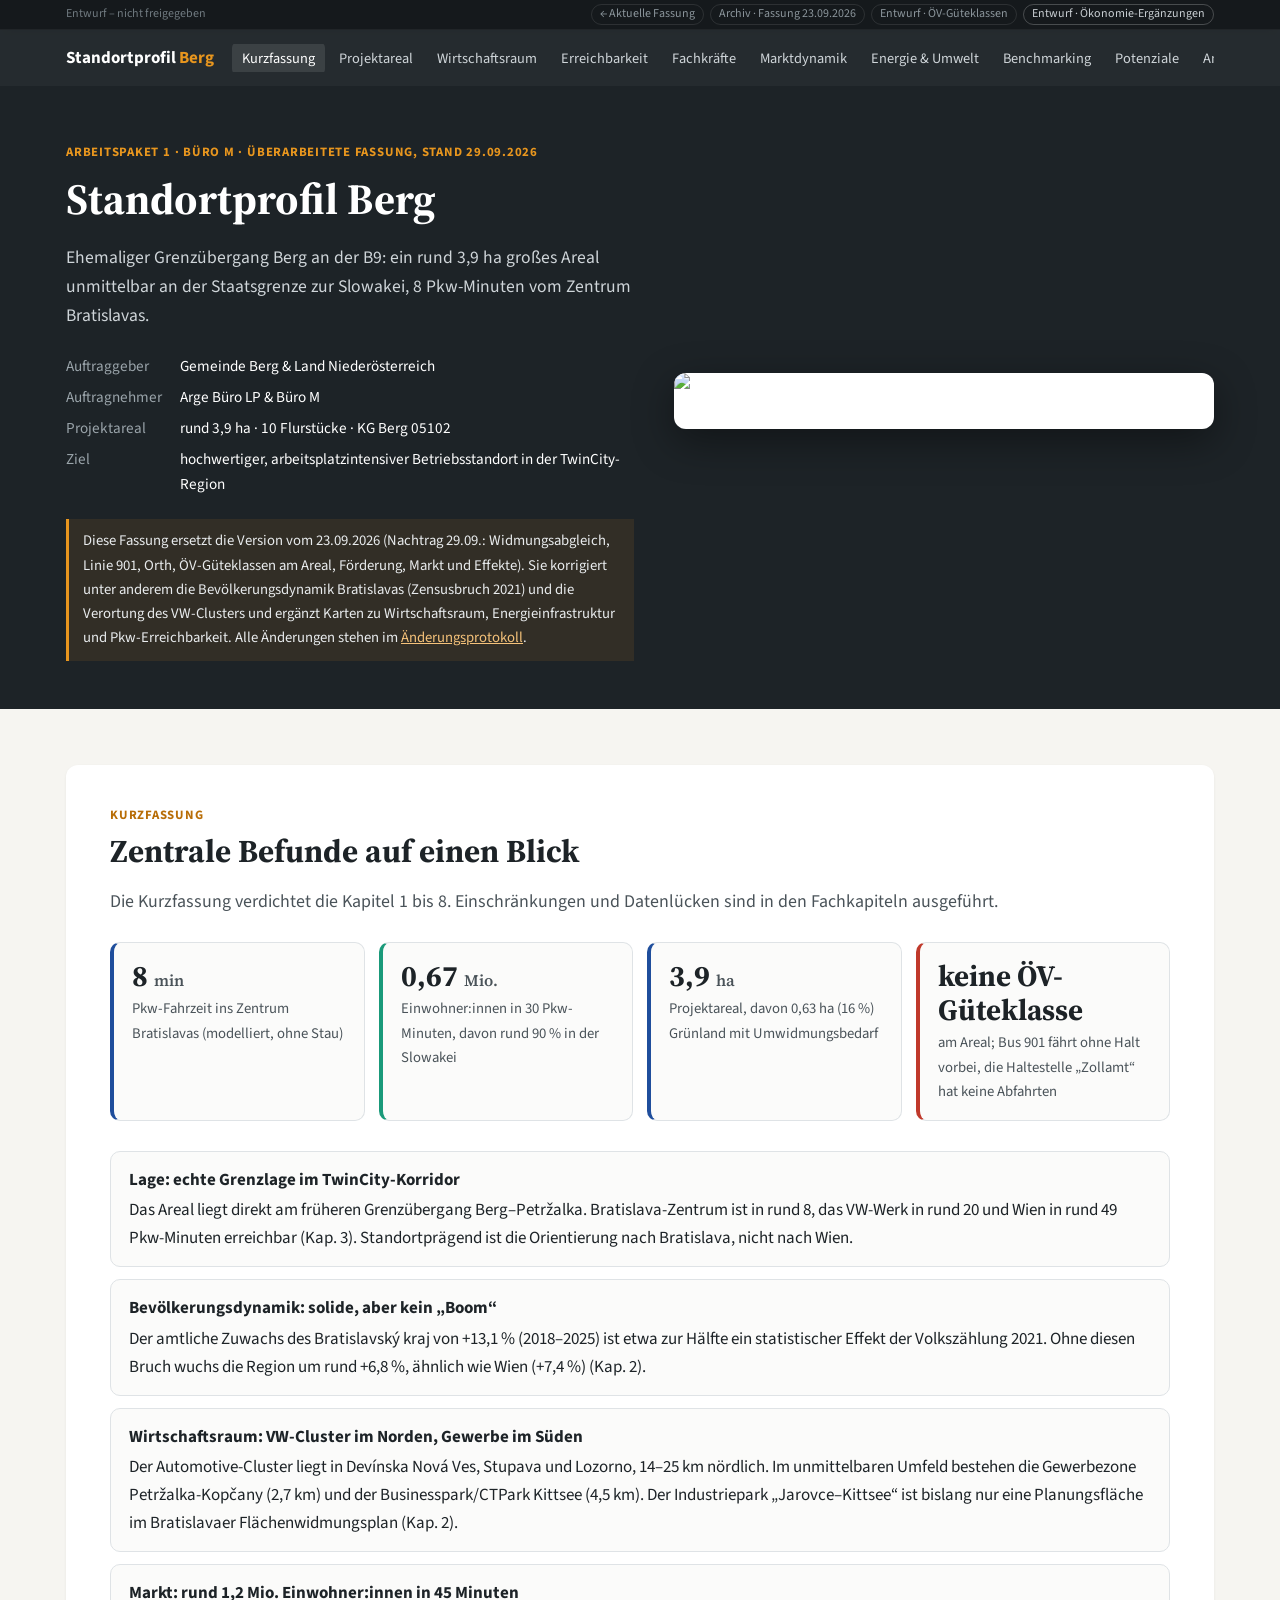
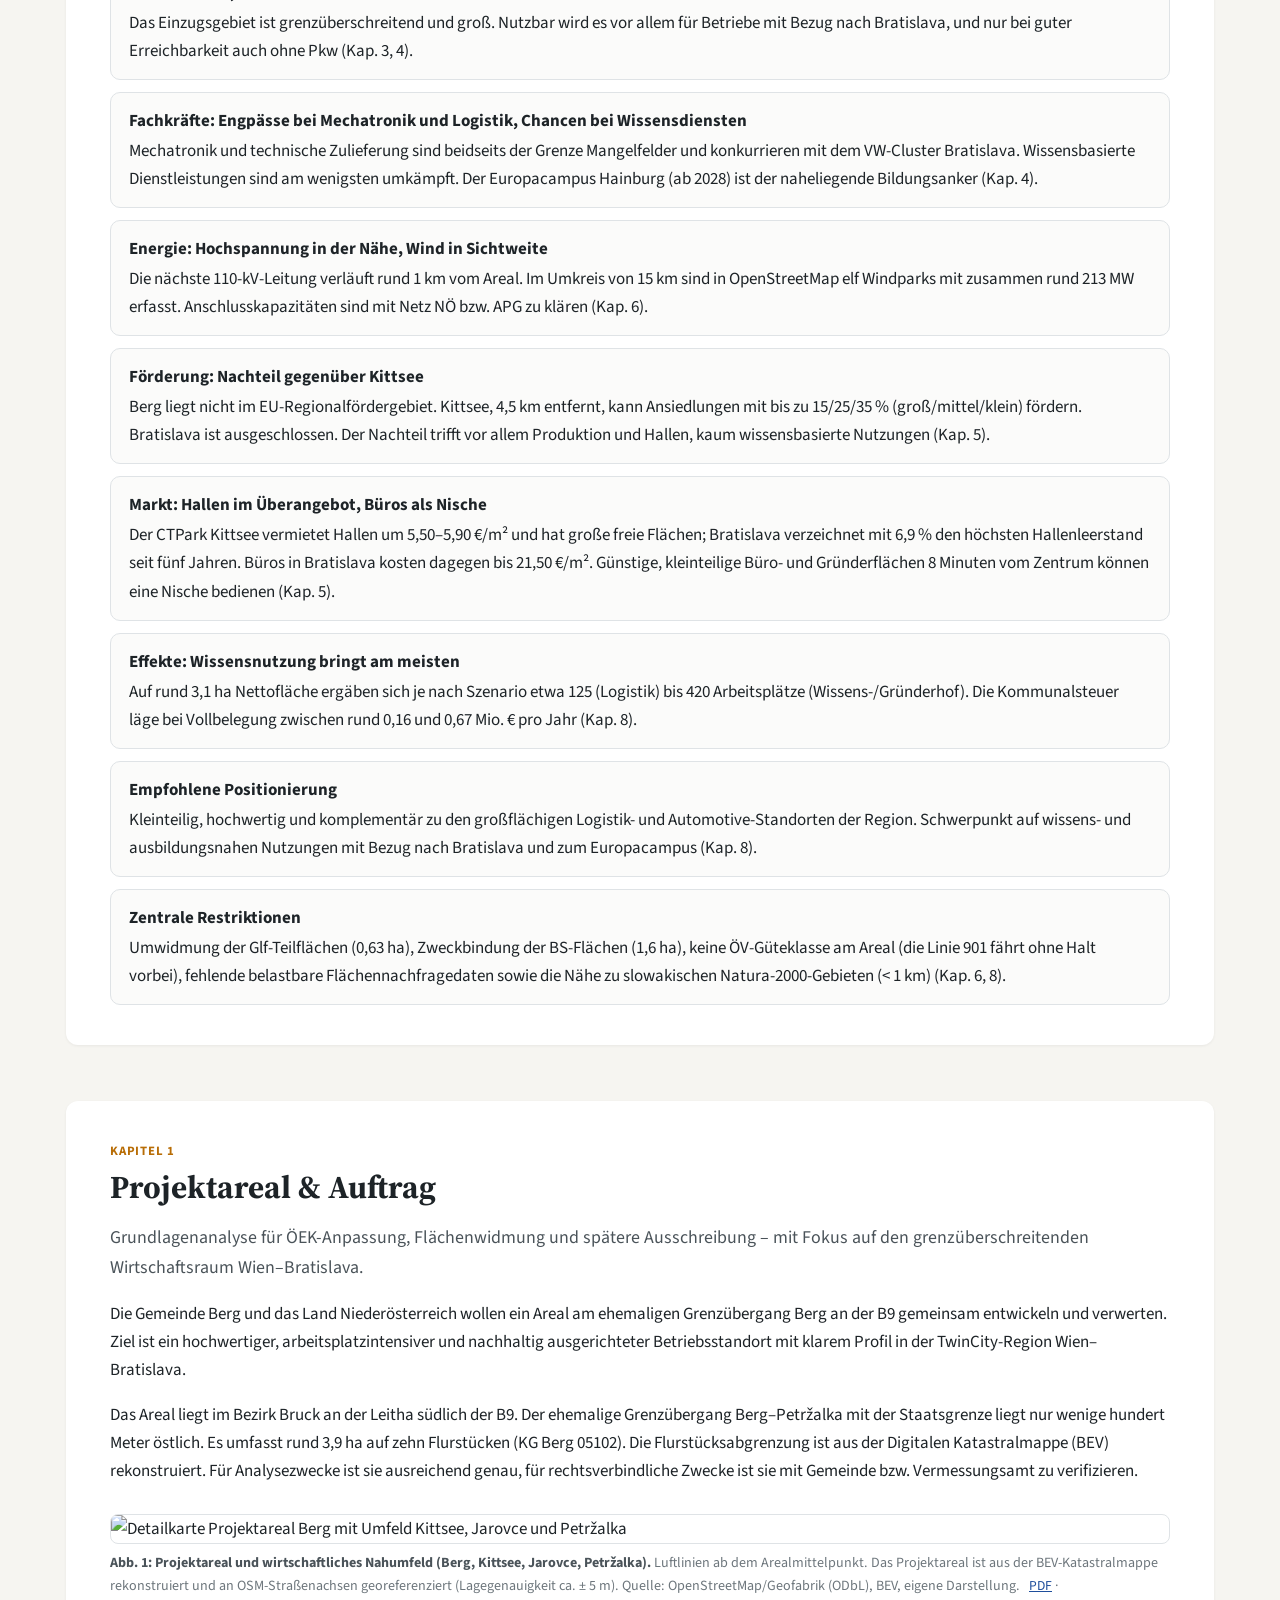
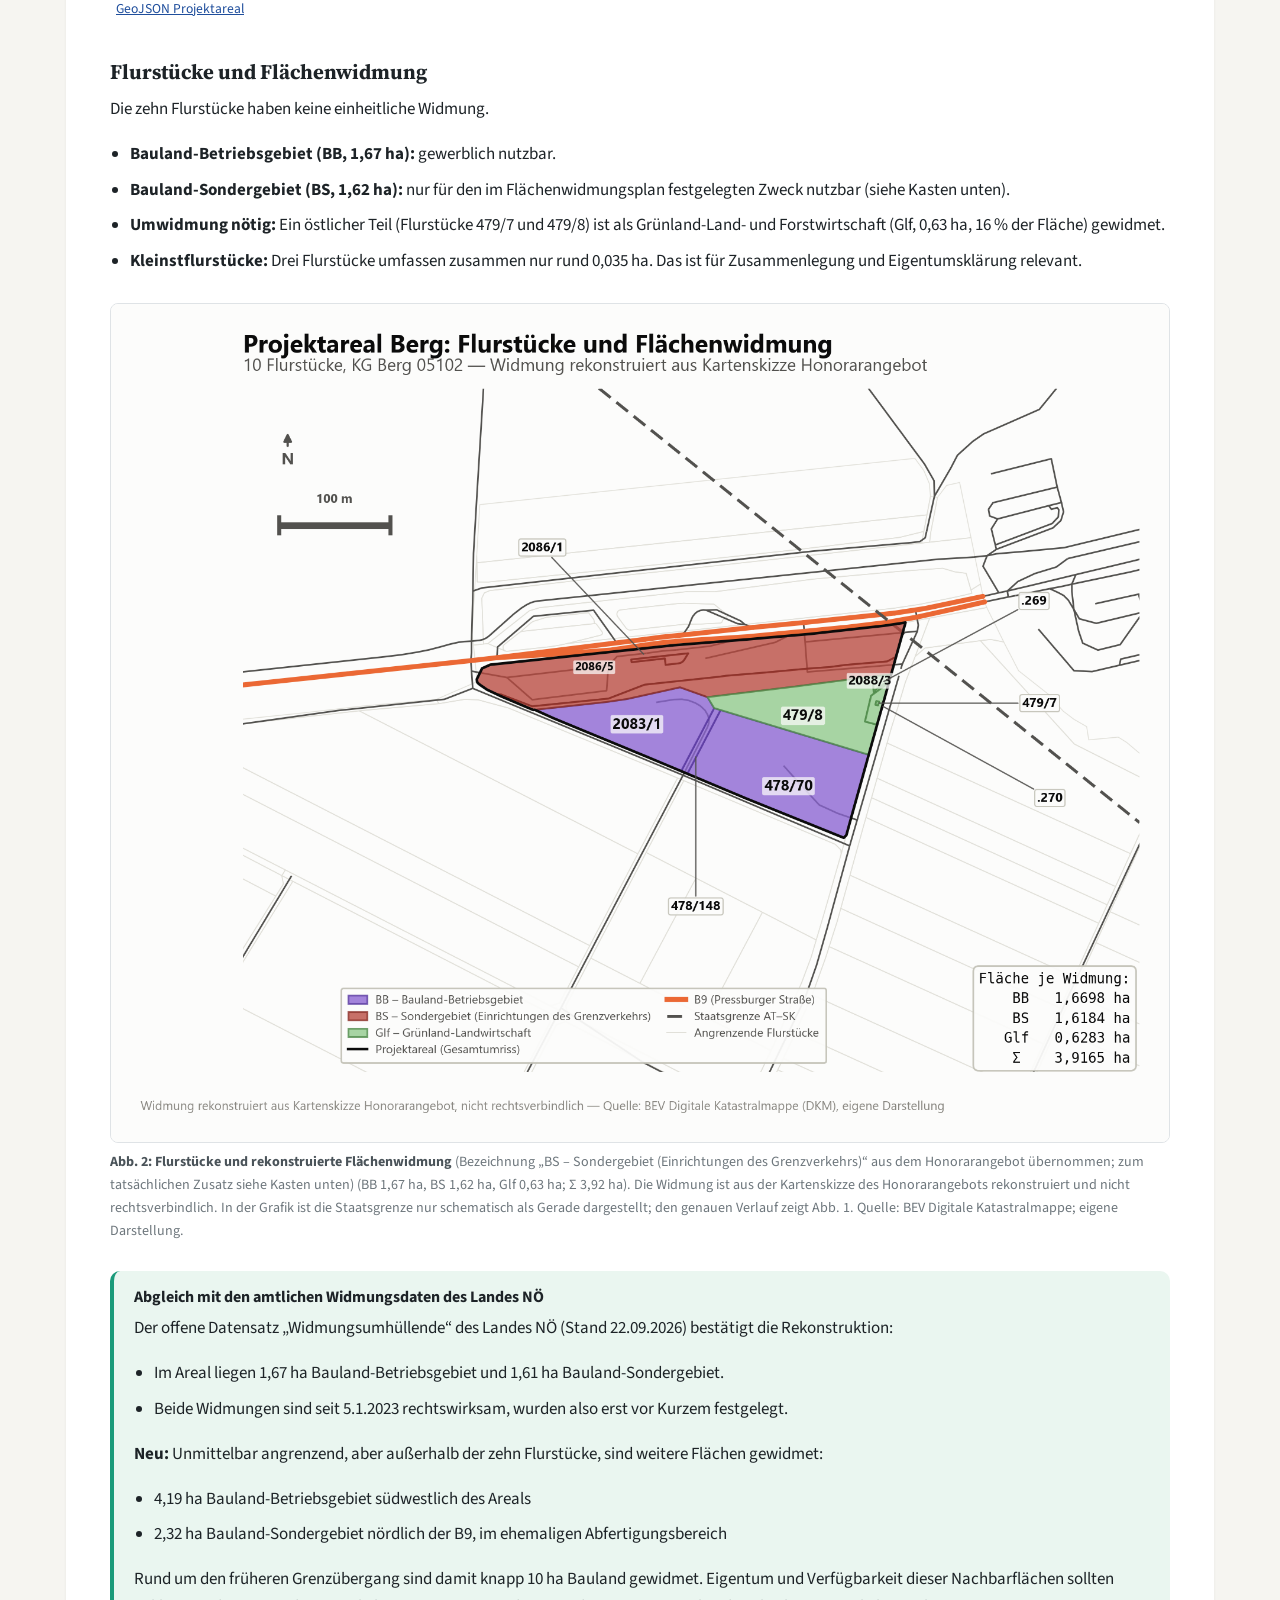
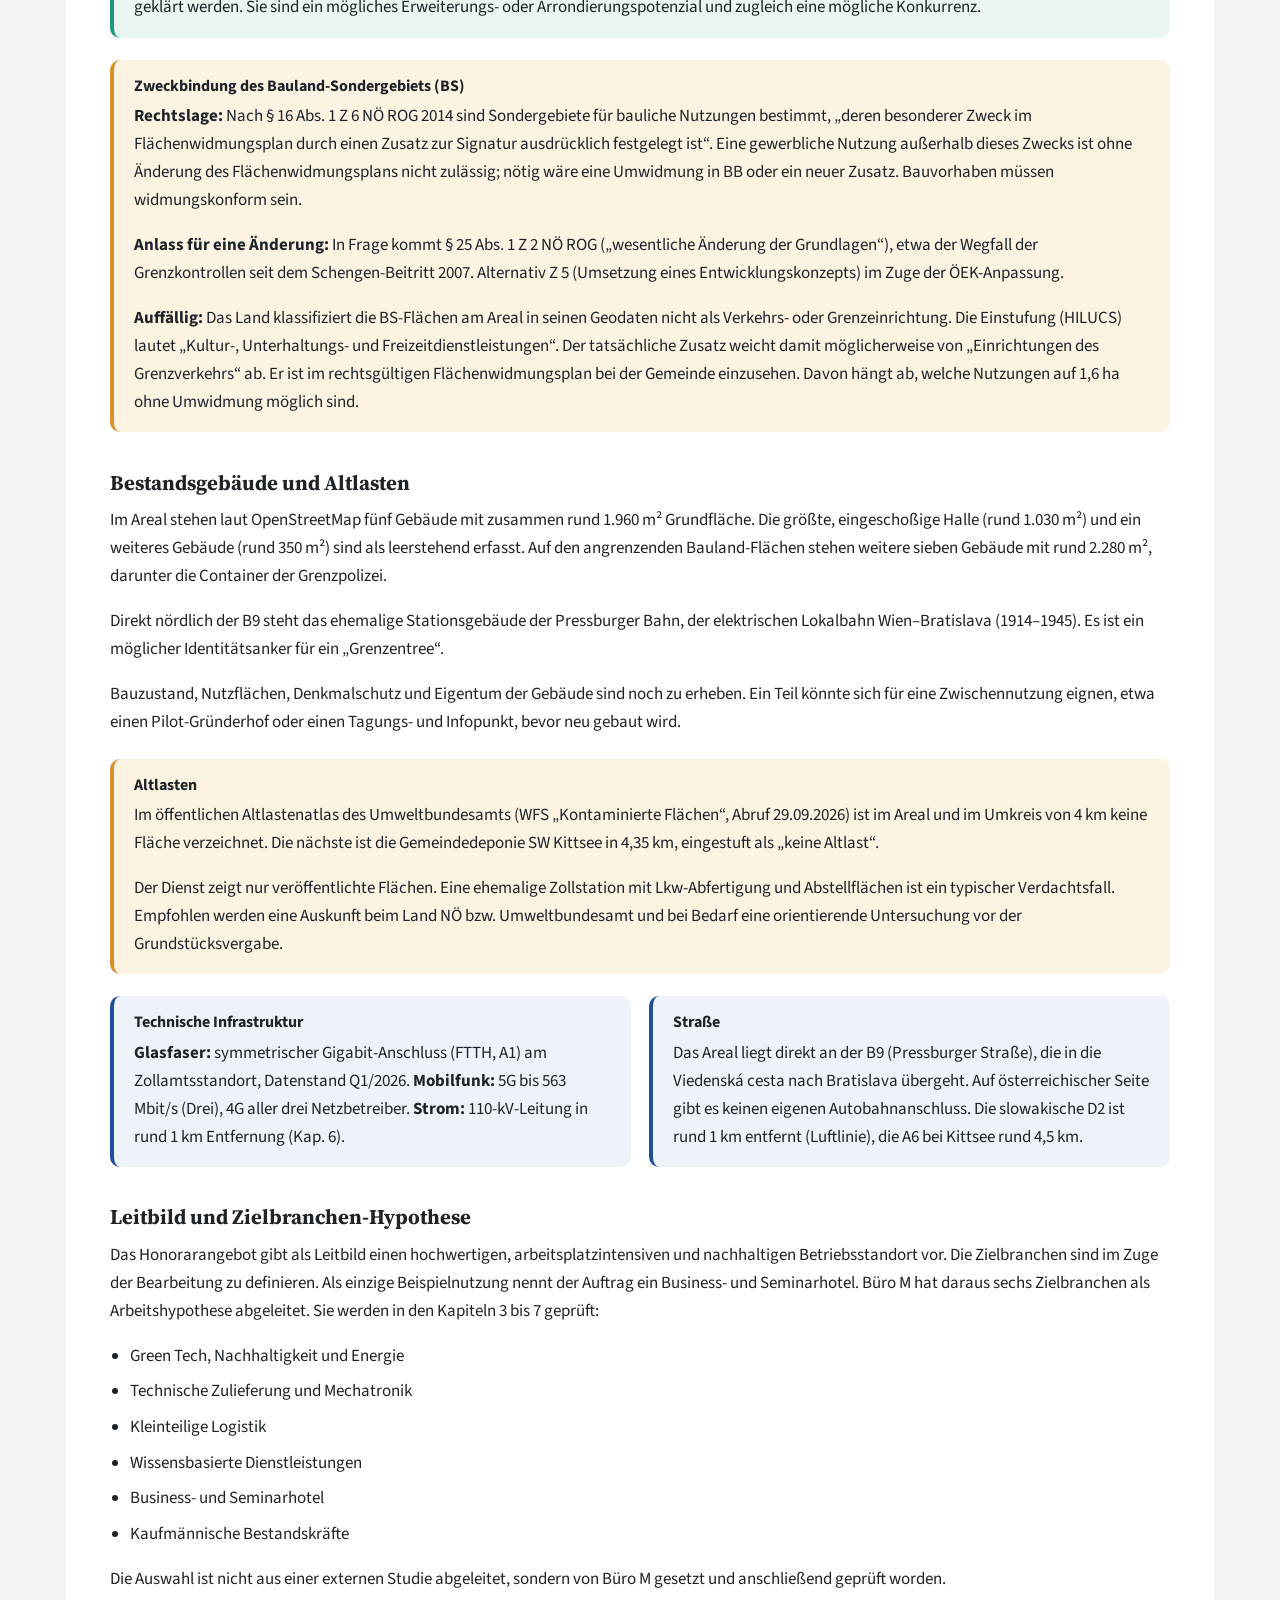
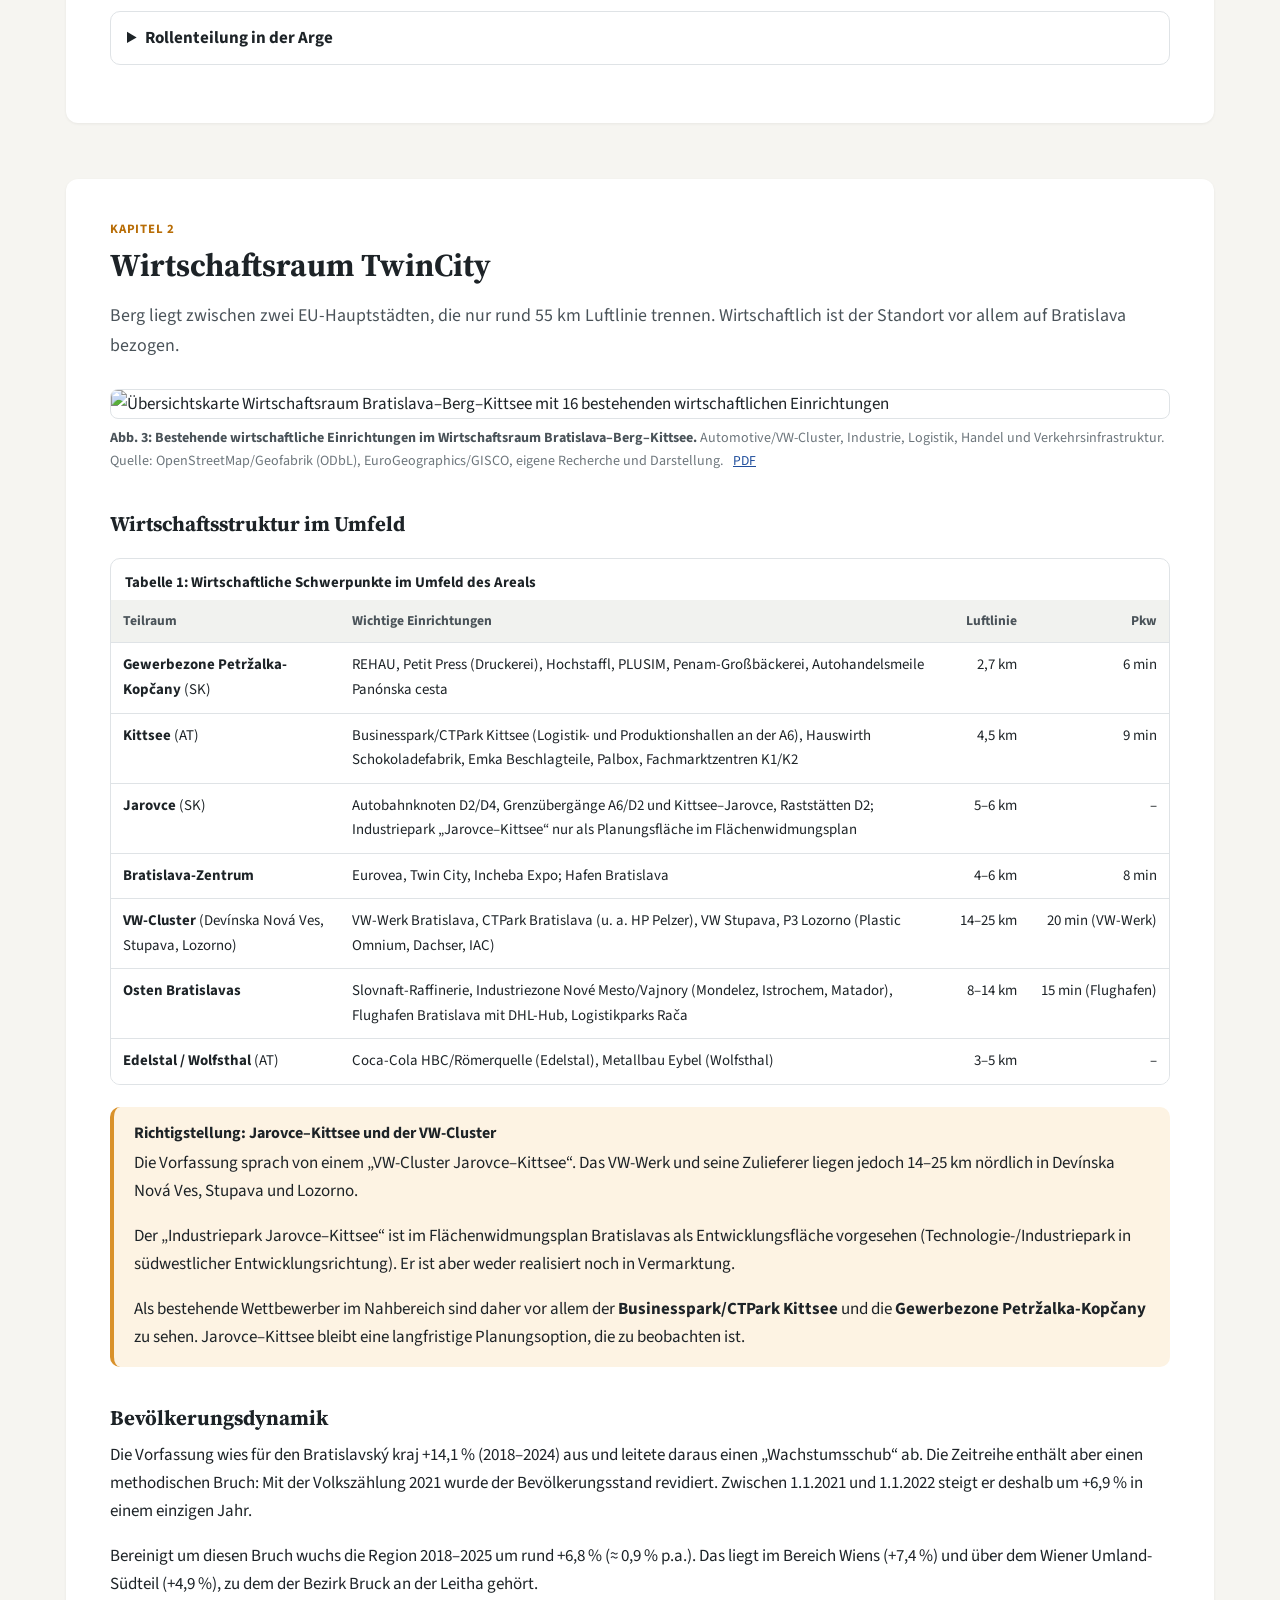
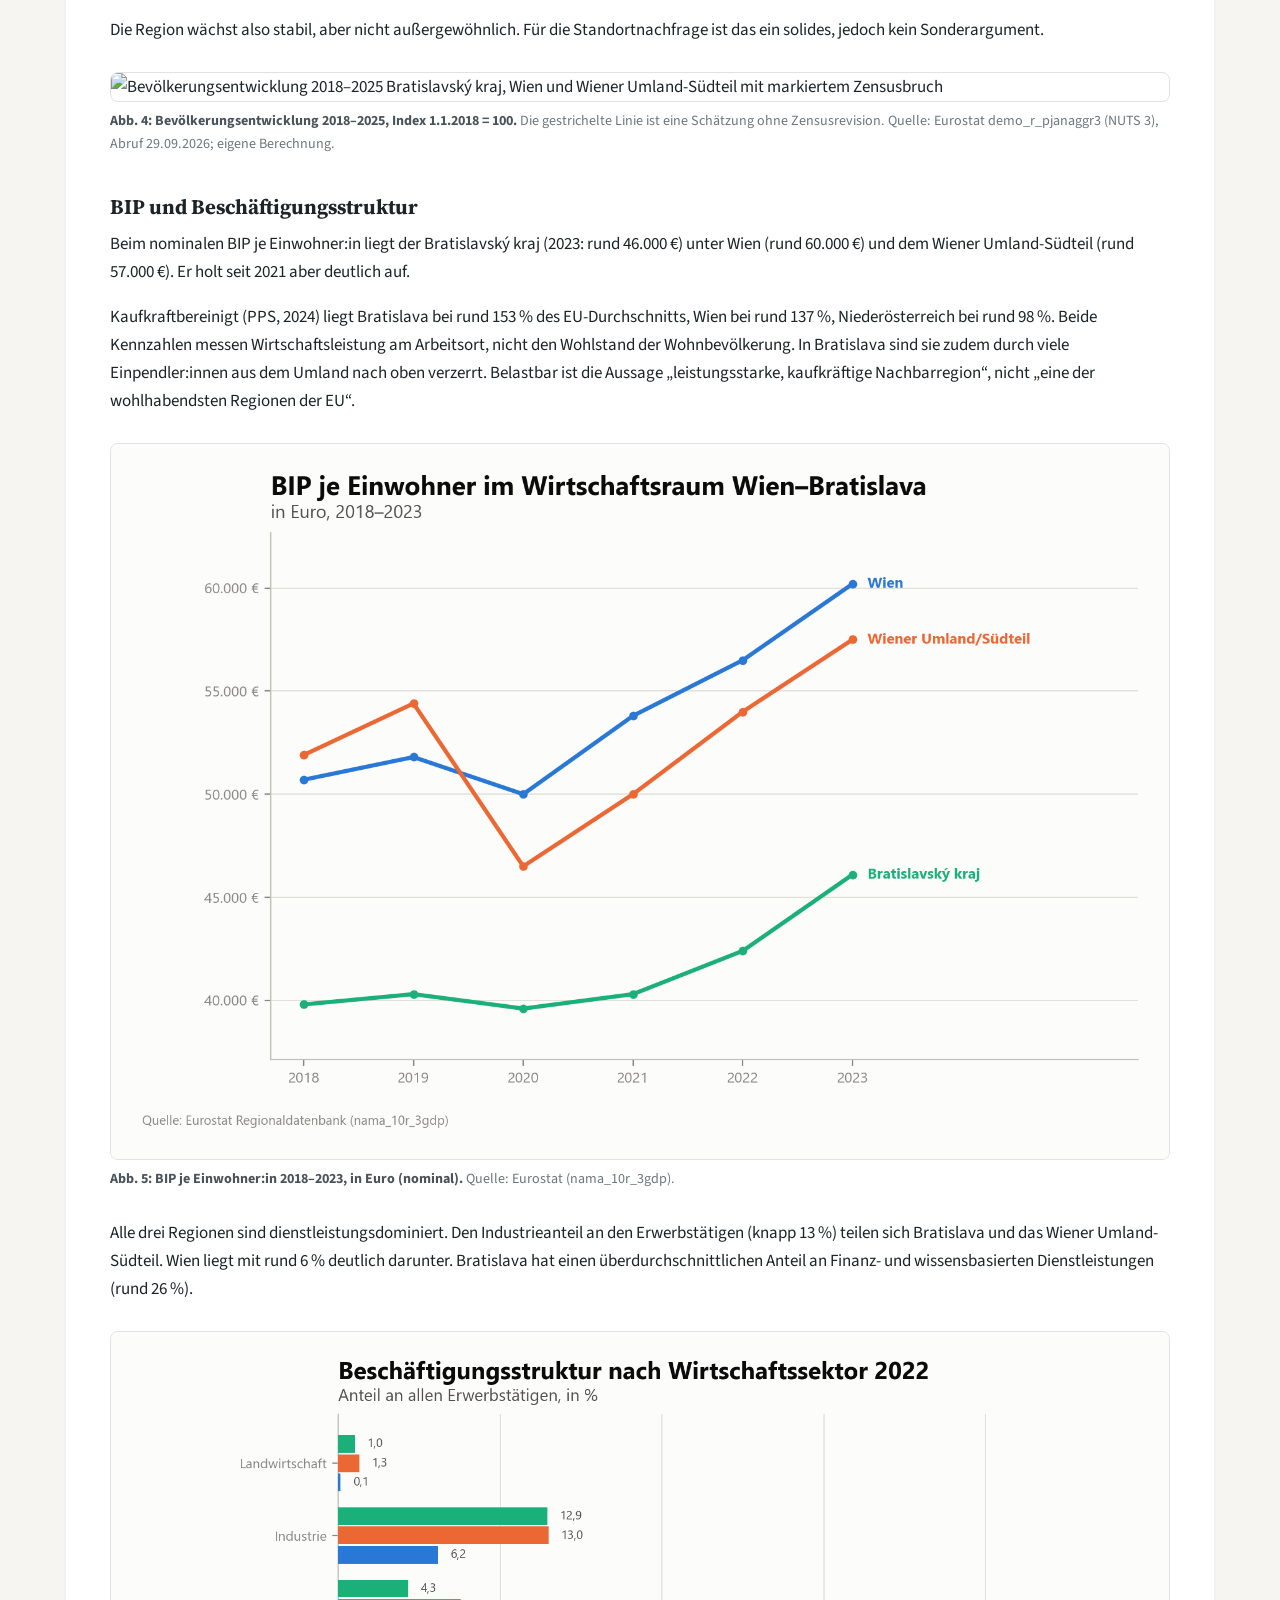
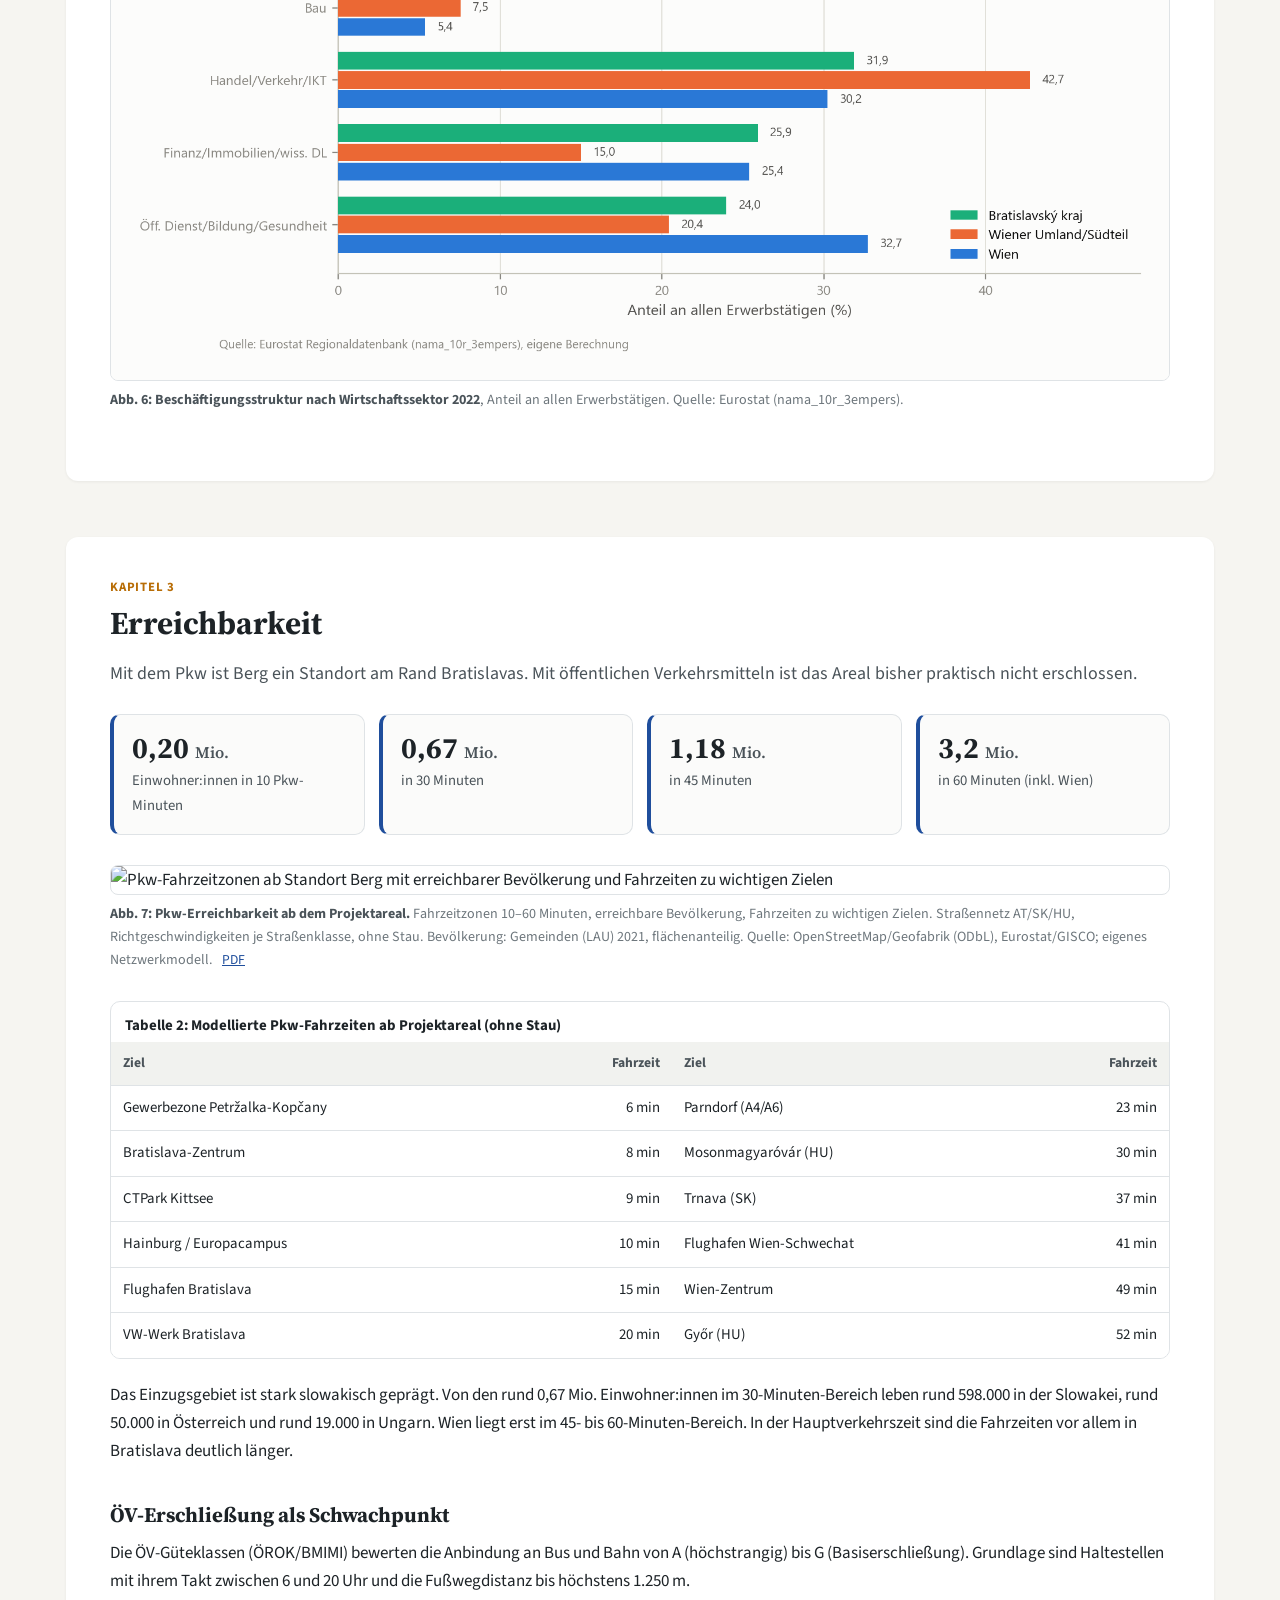
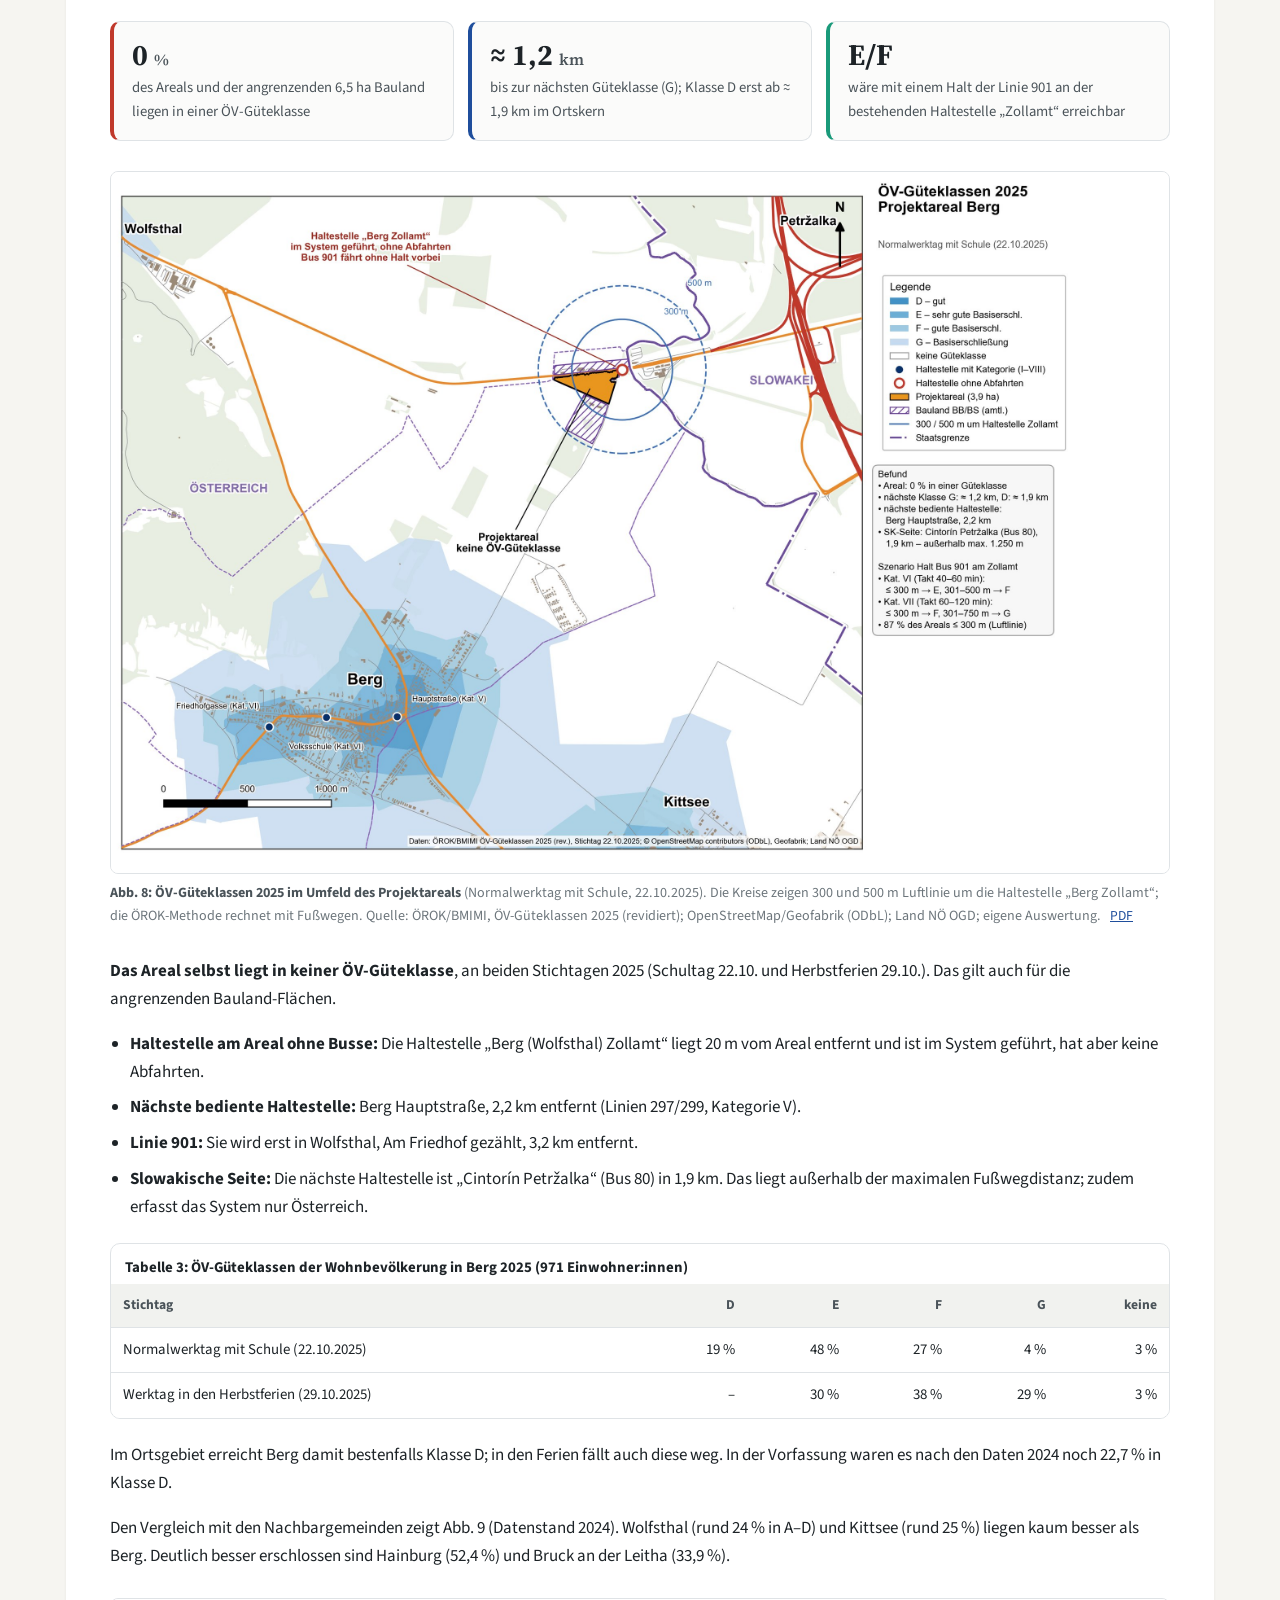
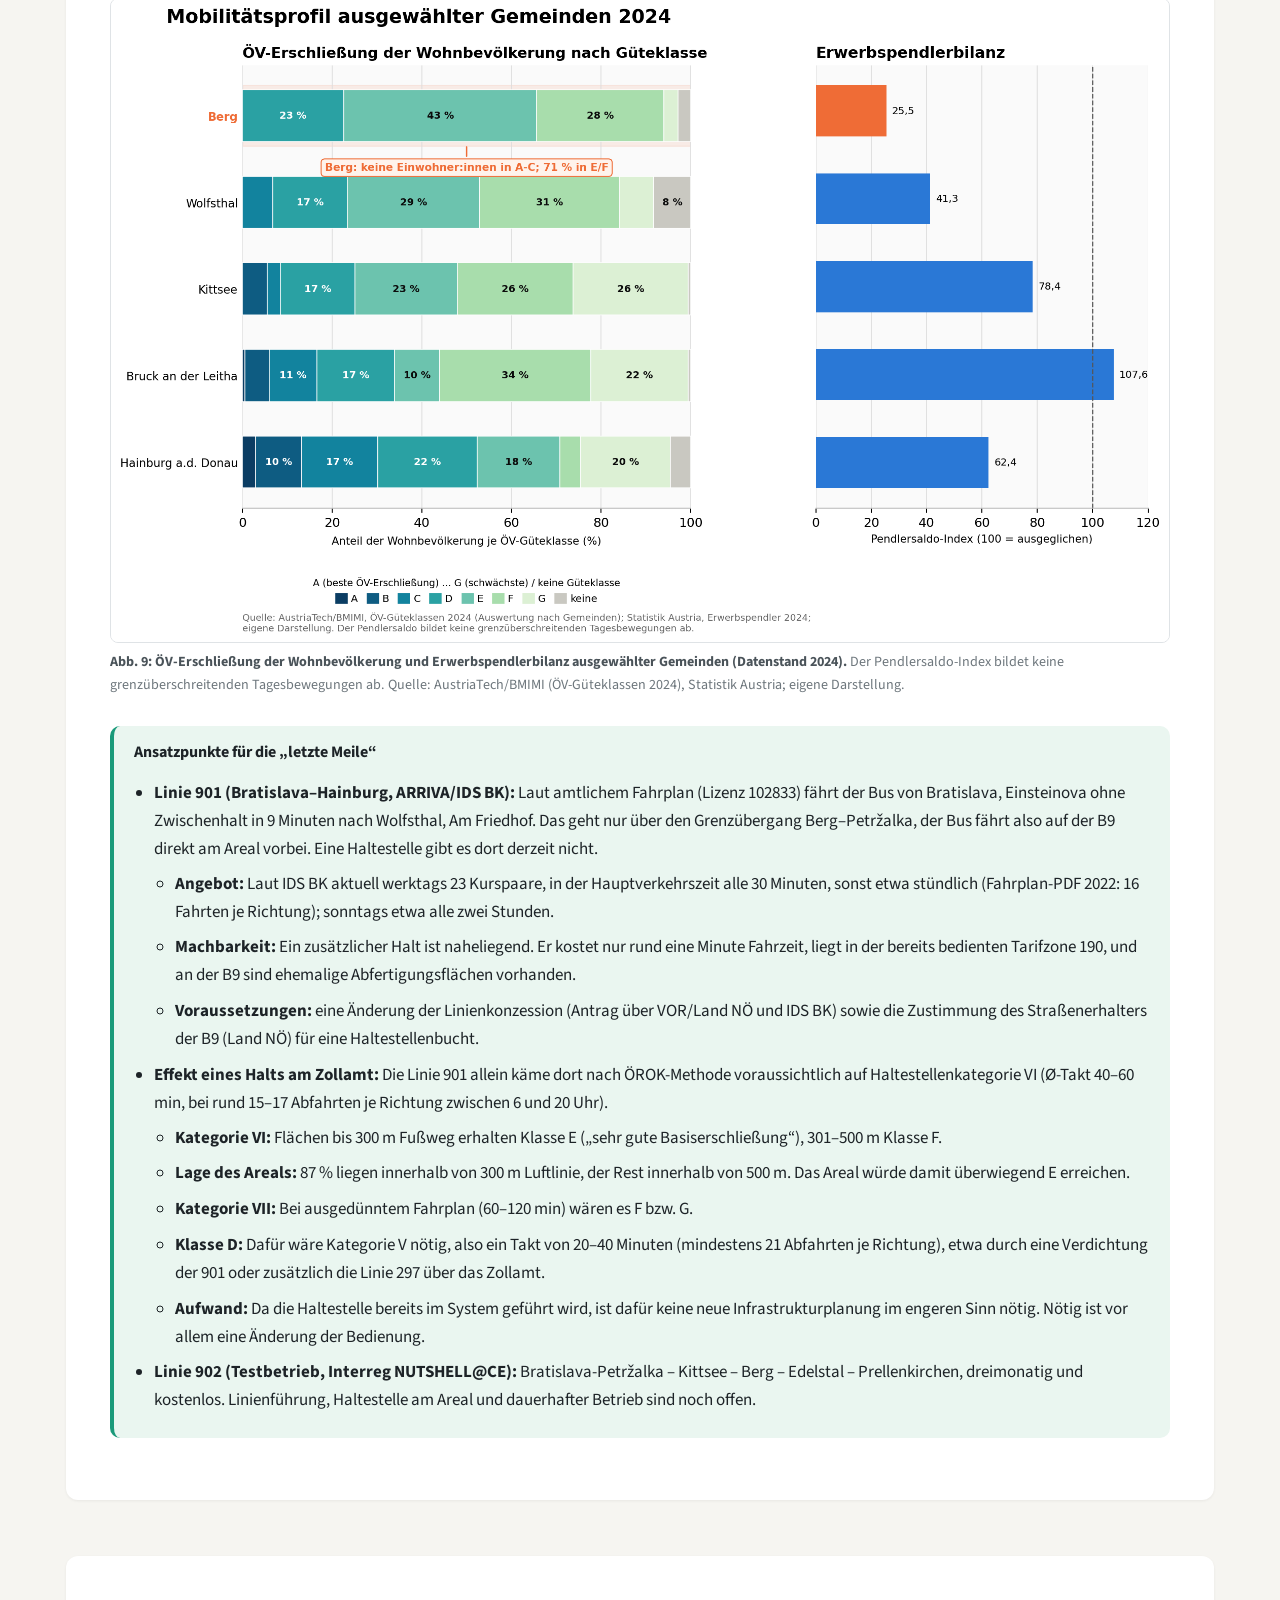
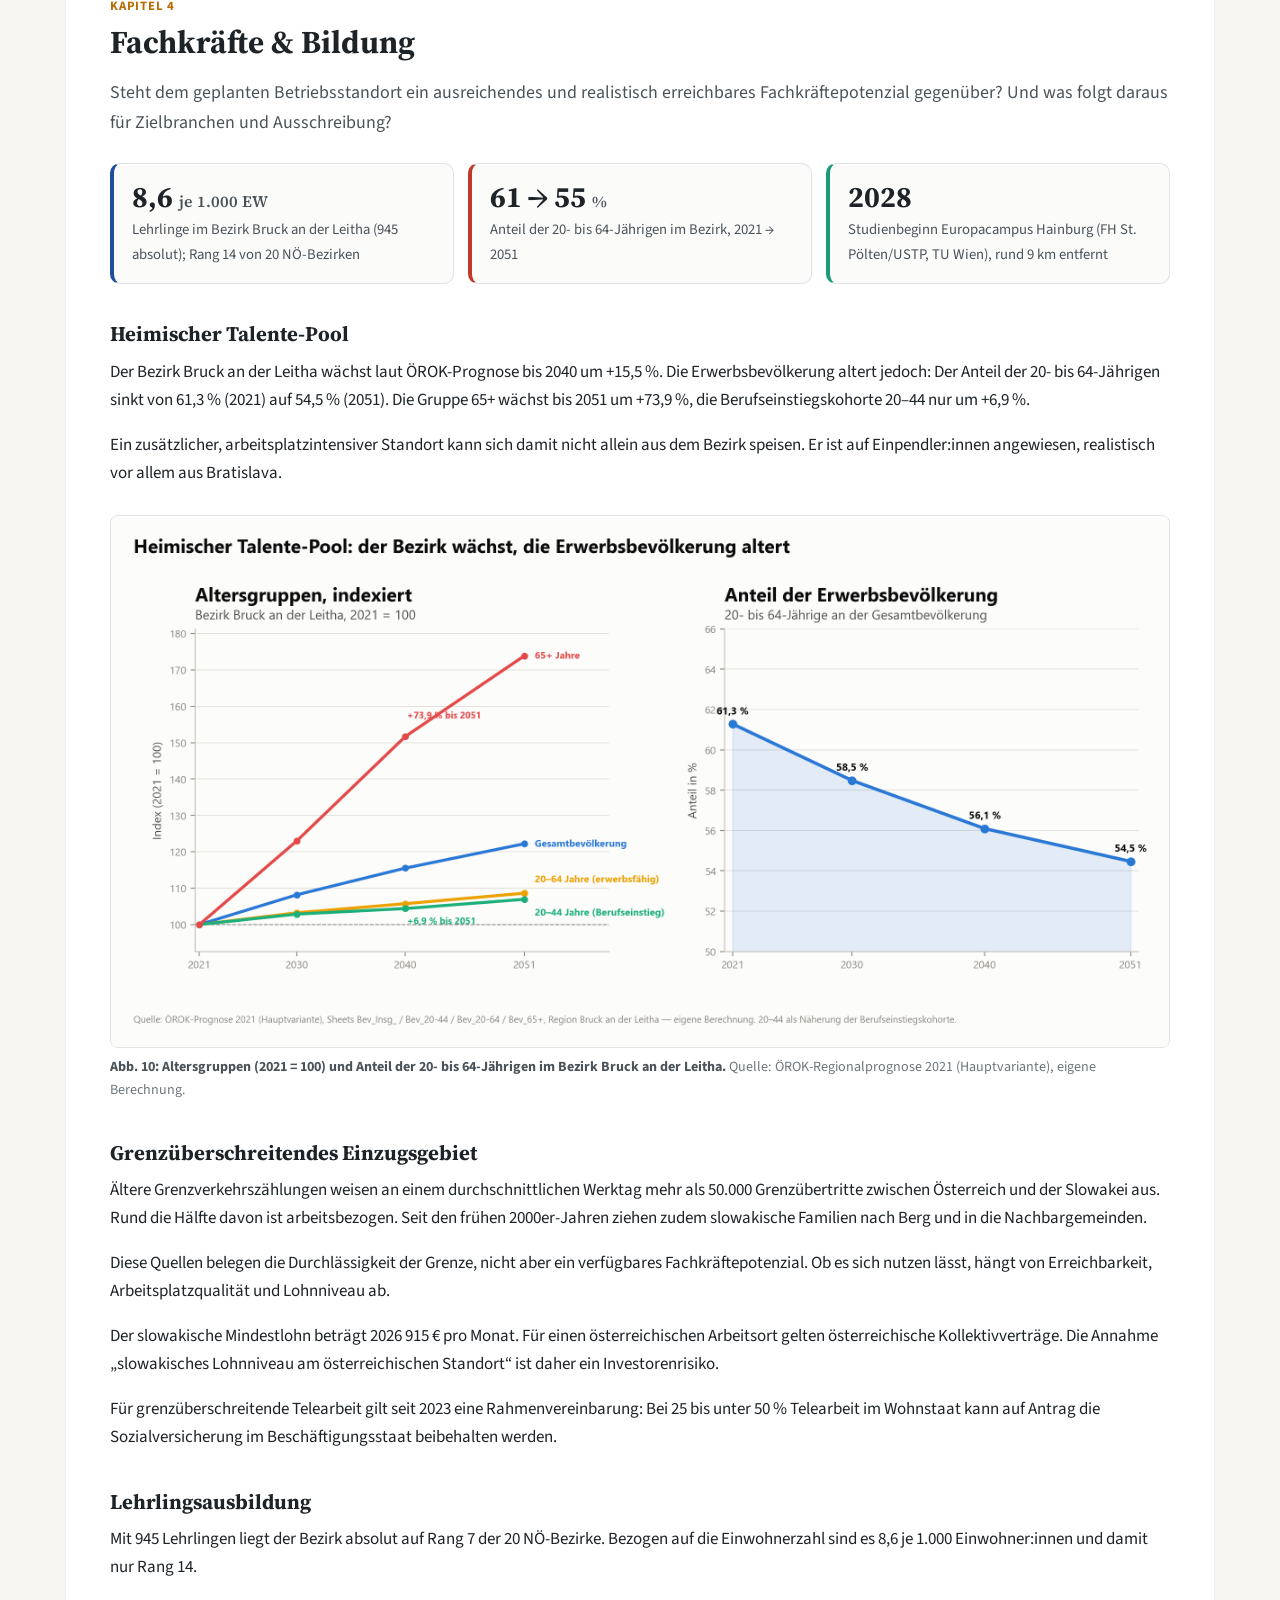
==== entwurf/oekonomie-ergaenzungen/index.html @ 7b65e819 "Archiv- und Entwurfsfassungen als Unterseiten mit diskreter Leiste oben - archiv/v1/: alte Fassung v" ====
<!DOCTYPE html>
<html lang="de">
<head>
<meta charset="utf-8">
<meta name="viewport" content="width=device-width, initial-scale=1">
<title>Standortprofil Berg – ehem. Grenzübergang B9 (überarbeitete Fassung)</title>
<meta name="robots" content="noindex">
<meta name="description" content="Standortprofil für den geplanten Betriebsstandort am ehemaligen Grenzübergang Berg (B9) im Wirtschaftsraum Wien–Bratislava – überarbeitete Fassung mit Karten zu Wirtschaftsraum, Projektareal, Energieinfrastruktur und Erreichbarkeit.">
<link rel="preconnect" href="https://fonts.googleapis.com">
<link rel="preconnect" href="https://fonts.gstatic.com" crossorigin>
<link href="https://fonts.googleapis.com/css2?family=Source+Sans+3:wght@400;600;700&family=Source+Serif+4:wght@600;700&display=swap" rel="stylesheet">
<link rel="stylesheet" href="../../styles.css">
</head>
<body>

<div class="meta-bar"><div class="mb-inner"><span class="mb-note">Entwurf – nicht freigegeben</span><a class="mb-btn" href="../../">← Aktuelle Fassung</a><a class="mb-btn" href="../../archiv/v1/">Archiv · Fassung 23.09.2026</a><a class="mb-btn" href="../../entwurf/oev-gueteklassen/">Entwurf · ÖV-Güteklassen</a><span class="mb-btn is-current" aria-current="page">Entwurf · Ökonomie-Ergänzungen</span></div></div>
<nav class="top-nav" aria-label="Kapitel">
  <div class="inner">
    <a class="brand" href="#top">Standortprofil <span>Berg</span></a>
    <ul>
      <li><a class="lnk" href="#kurzfassung">Kurzfassung</a></li>
      <li><a class="lnk" href="#projektareal">Projektareal</a></li>
      <li><a class="lnk" href="#wirtschaftsraum">Wirtschaftsraum</a></li>
      <li><a class="lnk" href="#erreichbarkeit">Erreichbarkeit</a></li>
      <li><a class="lnk" href="#fachkraefte">Fachkräfte</a></li>
      <li><a class="lnk" href="#marktdynamik">Marktdynamik</a></li>
      <li><a class="lnk" href="#energie">Energie &amp; Umwelt</a></li>
      <li><a class="lnk" href="#benchmarking">Benchmarking</a></li>
      <li><a class="lnk" href="#potenziale">Potenziale</a></li>
      <li><a class="lnk" href="#anhang">Anhang</a></li>
    </ul>
  </div>
</nav>

<header class="hero" id="top">
  <div class="inner">
    <div>
      <div class="kicker">Arbeitspaket 1 · Büro M · überarbeitete Fassung, Stand 29.09.2026</div>
      <h1>Standortprofil Berg</h1>
      <p class="lead">Ehemaliger Grenzübergang Berg an der B9: ein rund 3,9 ha großes Areal unmittelbar an der Staatsgrenze zur Slowakei, 8 Pkw-Minuten vom Zentrum Bratislavas.</p>
      <dl>
        <dt>Auftraggeber</dt><dd>Gemeinde Berg &amp; Land Niederösterreich</dd>
        <dt>Auftragnehmer</dt><dd>Arge Büro LP &amp; Büro M</dd>
        <dt>Projektareal</dt><dd>rund 3,9 ha · 10 Flurstücke · KG Berg 05102</dd>
        <dt>Ziel</dt><dd>hochwertiger, arbeitsplatzintensiver Betriebsstandort in der TwinCity-Region</dd>
      </dl>
      <div class="version-note">Diese Fassung ersetzt die Version vom 23.09.2026 (Nachtrag 29.09.: Widmungsabgleich, Linie 901, Orth, ÖV-Güteklassen am Areal, Förderung, Markt und Effekte). Sie korrigiert unter anderem die Bevölkerungsdynamik Bratislavas (Zensusbruch 2021) und die Verortung des VW-Clusters und ergänzt Karten zu Wirtschaftsraum, Energieinfrastruktur und Pkw-Erreichbarkeit. Alle Änderungen stehen im <a href="#aenderungen" style="color:#f5c27a">Änderungsprotokoll</a>.</div>
    </div>
    <figure>
      <img src="../../assets/karte2_detail_standort.jpg" alt="Detailkarte: Projektareal Berg an der B9 mit wirtschaftlichen Einrichtungen in Kittsee, Jarovce und Petržalka">
    </figure>
  </div>
</header>

<main>

<!-- ============ KURZFASSUNG ============ -->
<section class="chapter" id="kurzfassung">
<div class="section-card">
  <p class="kicker">Kurzfassung</p>
  <h2>Zentrale Befunde auf einen Blick</h2>
  <p class="lead">Die Kurzfassung verdichtet die Kapitel 1 bis 8. Einschränkungen und Datenlücken sind in den Fachkapiteln ausgeführt.</p>

  <div class="metrics">
    <div class="metric neutral"><div class="value">8 <span class="unit">min</span></div><div class="label">Pkw-Fahrzeit ins Zentrum Bratislavas (modelliert, ohne Stau)</div></div>
    <div class="metric good"><div class="value">0,67 <span class="unit">Mio.</span></div><div class="label">Einwohner:innen in 30 Pkw-Minuten, davon rund 90 % in der Slowakei</div></div>
    <div class="metric neutral"><div class="value">3,9 <span class="unit">ha</span></div><div class="label">Projektareal, davon 0,63 ha (16 %) Grünland mit Umwidmungsbedarf</div></div>
    <div class="metric bad"><div class="value">keine ÖV-Güteklasse</div><div class="label">am Areal; Bus 901 fährt ohne Halt vorbei, die Haltestelle „Zollamt“ hat keine Abfahrten</div></div>
  </div>

  <ul class="findings">
    <li><b>Lage: echte Grenzlage im TwinCity-Korridor</b>Das Areal liegt direkt am früheren Grenzübergang Berg–Petržalka. Bratislava-Zentrum ist in rund 8, das VW-Werk in rund 20 und Wien in rund 49 Pkw-Minuten erreichbar (Kap. 3). Standortprägend ist die Orientierung nach Bratislava, nicht nach Wien.</li>
    <li><b>Bevölkerungsdynamik: solide, aber kein „Boom“</b>Der amtliche Zuwachs des Bratislavský kraj von +13,1 % (2018–2025) ist etwa zur Hälfte ein statistischer Effekt der Volkszählung 2021. Ohne diesen Bruch wuchs die Region um rund +6,8 %, ähnlich wie Wien (+7,4 %) (Kap. 2).</li>
    <li><b>Wirtschaftsraum: VW-Cluster im Norden, Gewerbe im Süden</b>Der Automotive-Cluster liegt in Devínska Nová Ves, Stupava und Lozorno, 14–25 km nördlich. Im unmittelbaren Umfeld bestehen die Gewerbezone Petržalka-Kopčany (2,7 km) und der Businesspark/CTPark Kittsee (4,5 km). Der Industriepark „Jarovce–Kittsee“ ist bislang nur eine Planungsfläche im Bratislavaer Flächenwidmungsplan (Kap. 2).</li>
    <li><b>Markt: rund 1,2 Mio. Einwohner:innen in 45 Minuten</b>Das Einzugsgebiet ist grenzüberschreitend und groß. Nutzbar wird es vor allem für Betriebe mit Bezug nach Bratislava, und nur bei guter Erreichbarkeit auch ohne Pkw (Kap. 3, 4).</li>
    <li><b>Fachkräfte: Engpässe bei Mechatronik und Logistik, Chancen bei Wissensdiensten</b>Mechatronik und technische Zulieferung sind beidseits der Grenze Mangelfelder und konkurrieren mit dem VW-Cluster Bratislava. Wissensbasierte Dienstleistungen sind am wenigsten umkämpft. Der Europacampus Hainburg (ab 2028) ist der naheliegende Bildungsanker (Kap. 4).</li>
    <li><b>Energie: Hochspannung in der Nähe, Wind in Sichtweite</b>Die nächste 110-kV-Leitung verläuft rund 1 km vom Areal. Im Umkreis von 15 km sind in OpenStreetMap elf Windparks mit zusammen rund 213 MW erfasst. Anschlusskapazitäten sind mit Netz NÖ bzw. APG zu klären (Kap. 6).</li>
    <li><b>Förderung: Nachteil gegenüber Kittsee</b>Berg liegt nicht im EU-Regionalfördergebiet. Kittsee, 4,5 km entfernt, kann Ansiedlungen mit bis zu 15/25/35 % (groß/mittel/klein) fördern. Bratislava ist ausgeschlossen. Der Nachteil trifft vor allem Produktion und Hallen, kaum wissensbasierte Nutzungen (Kap. 5).</li>
    <li><b>Markt: Hallen im Überangebot, Büros als Nische</b>Der CTPark Kittsee vermietet Hallen um 5,50–5,90 €/m² und hat große freie Flächen; Bratislava verzeichnet mit 6,9 % den höchsten Hallenleerstand seit fünf Jahren. Büros in Bratislava kosten dagegen bis 21,50 €/m². Günstige, kleinteilige Büro- und Gründerflächen 8 Minuten vom Zentrum können eine Nische bedienen (Kap. 5).</li>
    <li><b>Effekte: Wissensnutzung bringt am meisten</b>Auf rund 3,1 ha Nettofläche ergäben sich je nach Szenario etwa 125 (Logistik) bis 420 Arbeitsplätze (Wissens-/Gründerhof). Die Kommunalsteuer läge bei Vollbelegung zwischen rund 0,16 und 0,67 Mio. € pro Jahr (Kap. 8).</li>
    <li><b>Empfohlene Positionierung</b>Kleinteilig, hochwertig und komplementär zu den großflächigen Logistik- und Automotive-Standorten der Region. Schwerpunkt auf wissens- und ausbildungsnahen Nutzungen mit Bezug nach Bratislava und zum Europacampus (Kap. 8).</li>
    <li><b>Zentrale Restriktionen</b>Umwidmung der Glf-Teilflächen (0,63 ha), Zweckbindung der BS-Flächen (1,6 ha), keine ÖV-Güteklasse am Areal (die Linie 901 fährt ohne Halt vorbei), fehlende belastbare Flächennachfragedaten sowie die Nähe zu slowakischen Natura-2000-Gebieten (&lt; 1 km) (Kap. 6, 8).</li>
  </ul>
</div>
</section>

<!-- ============ KAPITEL 1 ============ -->
<section class="chapter" id="projektareal">
<div class="section-card">
  <p class="kicker">Kapitel 1</p>
  <h2>Projektareal &amp; Auftrag</h2>
  <p class="lead">Grundlagenanalyse für ÖEK-Anpassung, Flächenwidmung und spätere Ausschreibung – mit Fokus auf den grenzüberschreitenden Wirtschaftsraum Wien–Bratislava.</p>

  <p>Die Gemeinde Berg und das Land Niederösterreich wollen ein Areal am ehemaligen Grenzübergang Berg an der B9 gemeinsam entwickeln und verwerten. Ziel ist ein hochwertiger, arbeitsplatzintensiver und nachhaltig ausgerichteter Betriebsstandort mit klarem Profil in der TwinCity-Region Wien–Bratislava.</p>

  <p>Das Areal liegt im Bezirk Bruck an der Leitha südlich der B9. Der ehemalige Grenzübergang Berg–Petržalka mit der Staatsgrenze liegt nur wenige hundert Meter östlich. Es umfasst rund 3,9 ha auf zehn Flurstücken (KG Berg 05102). Die Flurstücksabgrenzung ist aus der Digitalen Katastralmappe (BEV) rekonstruiert. Für Analysezwecke ist sie ausreichend genau, für rechtsverbindliche Zwecke ist sie mit Gemeinde bzw. Vermessungsamt zu verifizieren.</p>

  <figure class="fig">
    <img src="../../assets/karte2_detail_standort.jpg" alt="Detailkarte Projektareal Berg mit Umfeld Kittsee, Jarovce und Petržalka">
    <figcaption><b>Abb. 1: Projektareal und wirtschaftliches Nahumfeld (Berg, Kittsee, Jarovce, Petržalka).</b> Luftlinien ab dem Arealmittelpunkt. Das Projektareal ist aus der BEV-Katastralmappe rekonstruiert und an OSM-Straßenachsen georeferenziert (Lagegenauigkeit ca. ± 5 m). Quelle: OpenStreetMap/Geofabrik (ODbL), BEV, eigene Darstellung. <a class="dl" href="../../downloads/Karte2_Detail_Standort_Berg.pdf">PDF</a> · <a class="dl" href="../../downloads/projektareal_berg.geojson">GeoJSON Projektareal</a></figcaption>
  </figure>

  <h3>Flurstücke und Flächenwidmung</h3>
  <p>Die zehn Flurstücke haben keine einheitliche Widmung.</p>
  <ul class="clean">
    <li><b>Bauland-Betriebsgebiet (BB, 1,67 ha):</b> gewerblich nutzbar.</li>
    <li><b>Bauland-Sondergebiet (BS, 1,62 ha):</b> nur für den im Flächenwidmungsplan festgelegten Zweck nutzbar (siehe Kasten unten).</li>
    <li><b>Umwidmung nötig:</b> Ein östlicher Teil (Flurstücke 479/7 und 479/8) ist als Grünland-Land- und Forstwirtschaft (Glf, 0,63 ha, 16 % der Fläche) gewidmet.</li>
    <li><b>Kleinstflurstücke:</b> Drei Flurstücke umfassen zusammen nur rund 0,035 ha. Das ist für Zusammenlegung und Eigentumsklärung relevant.</li>
  </ul>

  <figure class="fig">
    <img src="../../assets/karte_widmung_projektareal.png" alt="Flurstücke und rekonstruierte Flächenwidmung des Projektareals Berg">
    <figcaption><b>Abb. 2: Flurstücke und rekonstruierte Flächenwidmung</b> (Bezeichnung „BS – Sondergebiet (Einrichtungen des Grenzverkehrs)“ aus dem Honorarangebot übernommen; zum tatsächlichen Zusatz siehe Kasten unten) (BB 1,67 ha, BS 1,62 ha, Glf 0,63 ha; Σ 3,92 ha). Die Widmung ist aus der Kartenskizze des Honorarangebots rekonstruiert und nicht rechtsverbindlich. In der Grafik ist die Staatsgrenze nur schematisch als Gerade dargestellt; den genauen Verlauf zeigt Abb. 1. Quelle: BEV Digitale Katastralmappe; eigene Darstellung.</figcaption>
  </figure>

  <div class="box fix">
    <h4>Abgleich mit den amtlichen Widmungsdaten des Landes NÖ</h4>
    <p>Der offene Datensatz „Widmungsumhüllende“ des Landes NÖ (Stand 22.09.2026) bestätigt die Rekonstruktion:</p>
    <ul class="clean">
      <li>Im Areal liegen 1,67 ha Bauland-Betriebsgebiet und 1,61 ha Bauland-Sondergebiet.</li>
      <li>Beide Widmungen sind seit 5.1.2023 rechtswirksam, wurden also erst vor Kurzem festgelegt.</li>
    </ul>
    <p><b>Neu:</b> Unmittelbar angrenzend, aber außerhalb der zehn Flurstücke, sind weitere Flächen gewidmet:</p>
    <ul class="clean">
      <li>4,19 ha Bauland-Betriebsgebiet südwestlich des Areals</li>
      <li>2,32 ha Bauland-Sondergebiet nördlich der B9, im ehemaligen Abfertigungsbereich</li>
    </ul>
    <p>Rund um den früheren Grenzübergang sind damit knapp 10 ha Bauland gewidmet. Eigentum und Verfügbarkeit dieser Nachbarflächen sollten geklärt werden. Sie sind ein mögliches Erweiterungs- oder Arrondierungspotenzial und zugleich eine mögliche Konkurrenz.</p>
  </div>

  <div class="box warn">
    <h4>Zweckbindung des Bauland-Sondergebiets (BS)</h4>
    <p><b>Rechtslage:</b> Nach § 16 Abs. 1 Z 6 NÖ ROG 2014 sind Sondergebiete für bauliche Nutzungen bestimmt, „deren besonderer Zweck im Flächenwidmungsplan durch einen Zusatz zur Signatur ausdrücklich festgelegt ist“. Eine gewerbliche Nutzung außerhalb dieses Zwecks ist ohne Änderung des Flächenwidmungsplans nicht zulässig; nötig wäre eine Umwidmung in BB oder ein neuer Zusatz. Bauvorhaben müssen widmungskonform sein.</p>
    <p><b>Anlass für eine Änderung:</b> In Frage kommt § 25 Abs. 1 Z 2 NÖ ROG („wesentliche Änderung der Grundlagen“), etwa der Wegfall der Grenzkontrollen seit dem Schengen-Beitritt 2007. Alternativ Z 5 (Umsetzung eines Entwicklungskonzepts) im Zuge der ÖEK-Anpassung.</p>
    <p><b>Auffällig:</b> Das Land klassifiziert die BS-Flächen am Areal in seinen Geodaten nicht als Verkehrs- oder Grenzeinrichtung. Die Einstufung (HILUCS) lautet „Kultur-, Unterhaltungs- und Freizeitdienstleistungen“. Der tatsächliche Zusatz weicht damit möglicherweise von „Einrichtungen des Grenzverkehrs“ ab. Er ist im rechtsgültigen Flächenwidmungsplan bei der Gemeinde einzusehen. Davon hängt ab, welche Nutzungen auf 1,6 ha ohne Umwidmung möglich sind.</p>
  </div>

  <h3>Bestandsgebäude und Altlasten</h3>
  <p>Im Areal stehen laut OpenStreetMap fünf Gebäude mit zusammen rund 1.960 m² Grundfläche. Die größte, eingeschoßige Halle (rund 1.030 m²) und ein weiteres Gebäude (rund 350 m²) sind als leerstehend erfasst. Auf den angrenzenden Bauland-Flächen stehen weitere sieben Gebäude mit rund 2.280 m², darunter die Container der Grenzpolizei.</p>
  <p>Direkt nördlich der B9 steht das ehemalige Stationsgebäude der Pressburger Bahn, der elektrischen Lokalbahn Wien–Bratislava (1914–1945). Es ist ein möglicher Identitätsanker für ein „Grenzentree“.</p>
  <p>Bauzustand, Nutzflächen, Denkmalschutz und Eigentum der Gebäude sind noch zu erheben. Ein Teil könnte sich für eine Zwischennutzung eignen, etwa einen Pilot-Gründerhof oder einen Tagungs- und Infopunkt, bevor neu gebaut wird.</p>
  <div class="box warn">
    <h4>Altlasten</h4>
    <p>Im öffentlichen Altlastenatlas des Umweltbundesamts (WFS „Kontaminierte Flächen“, Abruf 29.09.2026) ist im Areal und im Umkreis von 4 km keine Fläche verzeichnet. Die nächste ist die Gemeindedeponie SW Kittsee in 4,35 km, eingestuft als „keine Altlast“.</p>
    <p>Der Dienst zeigt nur veröffentlichte Flächen. Eine ehemalige Zollstation mit Lkw-Abfertigung und Abstellflächen ist ein typischer Verdachtsfall. Empfohlen werden eine Auskunft beim Land NÖ bzw. Umweltbundesamt und bei Bedarf eine orientierende Untersuchung vor der Grundstücksvergabe.</p>
  </div>

  <div class="two-col">
    <div class="box info"><h4>Technische Infrastruktur</h4><p><b>Glasfaser:</b> symmetrischer Gigabit-Anschluss (FTTH, A1) am Zollamtsstandort, Datenstand Q1/2026. <b>Mobilfunk:</b> 5G bis 563 Mbit/s (Drei), 4G aller drei Netzbetreiber. <b>Strom:</b> 110-kV-Leitung in rund 1 km Entfernung (Kap. 6).</p></div>
    <div class="box info"><h4>Straße</h4><p>Das Areal liegt direkt an der B9 (Pressburger Straße), die in die Viedenská cesta nach Bratislava übergeht. Auf österreichischer Seite gibt es keinen eigenen Autobahnanschluss. Die slowakische D2 ist rund 1 km entfernt (Luftlinie), die A6 bei Kittsee rund 4,5 km.</p></div>
  </div>

  <h3>Leitbild und Zielbranchen-Hypothese</h3>
  <p>Das Honorarangebot gibt als Leitbild einen hochwertigen, arbeitsplatzintensiven und nachhaltigen Betriebsstandort vor. Die Zielbranchen sind im Zuge der Bearbeitung zu definieren. Als einzige Beispielnutzung nennt der Auftrag ein Business- und Seminarhotel. Büro M hat daraus sechs Zielbranchen als Arbeitshypothese abgeleitet. Sie werden in den Kapiteln 3 bis 7 geprüft:</p>
  <ul class="clean">
    <li>Green Tech, Nachhaltigkeit und Energie</li>
    <li>Technische Zulieferung und Mechatronik</li>
    <li>Kleinteilige Logistik</li>
    <li>Wissensbasierte Dienstleistungen</li>
    <li>Business- und Seminarhotel</li>
    <li>Kaufmännische Bestandskräfte</li>
  </ul>
  <p>Die Auswahl ist nicht aus einer externen Studie abgeleitet, sondern von Büro M gesetzt und anschließend geprüft worden.</p>

  <details><summary>Rollenteilung in der Arge</summary><div>
    <p><b>Büro LP:</b> standörtliche Ausgangssituation, raumordnungsrechtliche Rahmenbedingungen, Erschließungs- und Eigentumssituation.<br>
    <b>Büro M (dieses Dokument):</b> Einordnung in den Wirtschaftsraum TwinCity, Entwicklungstendenzen und Standortnachfrage, Benchmarking vergleichbarer Standorte, Potenziale, Restriktionen und Perspektiven.</p>
  </div></details>
</div>
</section>

<!-- ============ KAPITEL 2 ============ -->
<section class="chapter" id="wirtschaftsraum">
<div class="section-card">
  <p class="kicker">Kapitel 2</p>
  <h2>Wirtschaftsraum TwinCity</h2>
  <p class="lead">Berg liegt zwischen zwei EU-Hauptstädten, die nur rund 55 km Luftlinie trennen. Wirtschaftlich ist der Standort vor allem auf Bratislava bezogen.</p>

  <figure class="fig">
    <img src="../../assets/karte1_wirtschaftsraum.jpg" alt="Übersichtskarte Wirtschaftsraum Bratislava–Berg–Kittsee mit 16 bestehenden wirtschaftlichen Einrichtungen">
    <figcaption><b>Abb. 3: Bestehende wirtschaftliche Einrichtungen im Wirtschaftsraum Bratislava–Berg–Kittsee.</b> Automotive/VW-Cluster, Industrie, Logistik, Handel und Verkehrsinfrastruktur. Quelle: OpenStreetMap/Geofabrik (ODbL), EuroGeographics/GISCO, eigene Recherche und Darstellung. <a class="dl" href="../../downloads/Karte1_Uebersicht_Wirtschaftsraum_Berg.pdf">PDF</a></figcaption>
  </figure>

  <h3>Wirtschaftsstruktur im Umfeld</h3>
  <div class="table-wrap"><table>
    <caption>Tabelle 1: Wirtschaftliche Schwerpunkte im Umfeld des Areals</caption>
    <thead><tr><th>Teilraum</th><th>Wichtige Einrichtungen</th><th class="num">Luftlinie</th><th class="num">Pkw</th></tr></thead>
    <tbody>
      <tr><td><b>Gewerbezone Petržalka-Kopčany</b> (SK)</td><td>REHAU, Petit Press (Druckerei), Hochstaffl, PLUSIM, Penam-Großbäckerei, Autohandelsmeile Panónska cesta</td><td class="num">2,7 km</td><td class="num">6 min</td></tr>
      <tr><td><b>Kittsee</b> (AT)</td><td>Businesspark/CTPark Kittsee (Logistik- und Produktionshallen an der A6), Hauswirth Schokoladefabrik, Emka Beschlagteile, Palbox, Fachmarktzentren K1/K2</td><td class="num">4,5 km</td><td class="num">9 min</td></tr>
      <tr><td><b>Jarovce</b> (SK)</td><td>Autobahnknoten D2/D4, Grenzübergänge A6/D2 und Kittsee–Jarovce, Raststätten D2; Industriepark „Jarovce–Kittsee“ nur als Planungsfläche im Flächenwidmungsplan</td><td class="num">5–6 km</td><td class="num">–</td></tr>
      <tr><td><b>Bratislava-Zentrum</b></td><td>Eurovea, Twin City, Incheba Expo; Hafen Bratislava</td><td class="num">4–6 km</td><td class="num">8 min</td></tr>
      <tr><td><b>VW-Cluster</b> (Devínska Nová Ves, Stupava, Lozorno)</td><td>VW-Werk Bratislava, CTPark Bratislava (u. a. HP Pelzer), VW Stupava, P3 Lozorno (Plastic Omnium, Dachser, IAC)</td><td class="num">14–25 km</td><td class="num">20 min (VW-Werk)</td></tr>
      <tr><td><b>Osten Bratislavas</b></td><td>Slovnaft-Raffinerie, Industriezone Nové Mesto/Vajnory (Mondelez, Istrochem, Matador), Flughafen Bratislava mit DHL-Hub, Logistikparks Rača</td><td class="num">8–14 km</td><td class="num">15 min (Flughafen)</td></tr>
      <tr><td><b>Edelstal / Wolfsthal</b> (AT)</td><td>Coca-Cola HBC/Römerquelle (Edelstal), Metallbau Eybel (Wolfsthal)</td><td class="num">3–5 km</td><td class="num">–</td></tr>
    </tbody>
  </table></div>

  <div class="box warn">
    <h4>Richtigstellung: Jarovce–Kittsee und der VW-Cluster</h4>
    <p>Die Vorfassung sprach von einem „VW-Cluster Jarovce–Kittsee“. Das VW-Werk und seine Zulieferer liegen jedoch 14–25 km nördlich in Devínska Nová Ves, Stupava und Lozorno.</p>
    <p>Der „Industriepark Jarovce–Kittsee“ ist im Flächenwidmungsplan Bratislavas als Entwicklungsfläche vorgesehen (Technologie-/Industriepark in südwestlicher Entwicklungsrichtung). Er ist aber weder realisiert noch in Vermarktung.</p>
    <p>Als bestehende Wettbewerber im Nahbereich sind daher vor allem der <b>Businesspark/CTPark Kittsee</b> und die <b>Gewerbezone Petržalka-Kopčany</b> zu sehen. Jarovce–Kittsee bleibt eine langfristige Planungsoption, die zu beobachten ist.</p>
  </div>

  <h3>Bevölkerungsdynamik</h3>
  <p>Die Vorfassung wies für den Bratislavský kraj +14,1 % (2018–2024) aus und leitete daraus einen „Wachstumsschub“ ab. Die Zeitreihe enthält aber einen methodischen Bruch: Mit der Volkszählung 2021 wurde der Bevölkerungsstand revidiert. Zwischen 1.1.2021 und 1.1.2022 steigt er deshalb um +6,9 % in einem einzigen Jahr.</p>
  <p>Bereinigt um diesen Bruch wuchs die Region 2018–2025 um rund +6,8 % (≈ 0,9 % p.a.). Das liegt im Bereich Wiens (+7,4 %) und über dem Wiener Umland-Südteil (+4,9 %), zu dem der Bezirk Bruck an der Leitha gehört.</p>
  <p>Die Region wächst also stabil, aber nicht außergewöhnlich. Für die Standortnachfrage ist das ein solides, jedoch kein Sonderargument.</p>

  <figure class="fig">
    <img src="../../assets/bevoelkerung_2018_2025.png" alt="Bevölkerungsentwicklung 2018–2025 Bratislavský kraj, Wien und Wiener Umland-Südteil mit markiertem Zensusbruch">
    <figcaption><b>Abb. 4: Bevölkerungsentwicklung 2018–2025, Index 1.1.2018 = 100.</b> Die gestrichelte Linie ist eine Schätzung ohne Zensusrevision. Quelle: Eurostat demo_r_pjanaggr3 (NUTS 3), Abruf 29.09.2026; eigene Berechnung.</figcaption>
  </figure>

  <h3>BIP und Beschäftigungsstruktur</h3>
  <p>Beim nominalen BIP je Einwohner:in liegt der Bratislavský kraj (2023: rund 46.000 €) unter Wien (rund 60.000 €) und dem Wiener Umland-Südteil (rund 57.000 €). Er holt seit 2021 aber deutlich auf.</p>
  <p>Kaufkraftbereinigt (PPS, 2024) liegt Bratislava bei rund 153 % des EU-Durchschnitts, Wien bei rund 137 %, Niederösterreich bei rund 98 %. Beide Kennzahlen messen Wirtschaftsleistung am Arbeitsort, nicht den Wohlstand der Wohnbevölkerung. In Bratislava sind sie zudem durch viele Einpendler:innen aus dem Umland nach oben verzerrt. Belastbar ist die Aussage „leistungsstarke, kaufkräftige Nachbarregion“, nicht „eine der wohlhabendsten Regionen der EU“.</p>

  <figure class="fig">
    <img src="../../assets/liniendiagramm_bip.png" alt="BIP je Einwohner 2018–2023">
    <figcaption><b>Abb. 5: BIP je Einwohner:in 2018–2023, in Euro (nominal).</b> Quelle: Eurostat (nama_10r_3gdp).</figcaption>
  </figure>

  <p>Alle drei Regionen sind dienstleistungsdominiert. Den Industrieanteil an den Erwerbstätigen (knapp 13 %) teilen sich Bratislava und das Wiener Umland-Südteil. Wien liegt mit rund 6 % deutlich darunter. Bratislava hat einen überdurchschnittlichen Anteil an Finanz- und wissensbasierten Dienstleistungen (rund 26 %).</p>

  <figure class="fig">
    <img src="../../assets/balken_beschaeftigung.png" alt="Beschäftigungsstruktur nach Sektor 2022">
    <figcaption><b>Abb. 6: Beschäftigungsstruktur nach Wirtschaftssektor 2022</b>, Anteil an allen Erwerbstätigen. Quelle: Eurostat (nama_10r_3empers).</figcaption>
  </figure>
</div>
</section>

<!-- ============ KAPITEL 3 ============ -->
<section class="chapter" id="erreichbarkeit">
<div class="section-card">
  <p class="kicker">Kapitel 3</p>
  <h2>Erreichbarkeit</h2>
  <p class="lead">Mit dem Pkw ist Berg ein Standort am Rand Bratislavas. Mit öffentlichen Verkehrsmitteln ist das Areal bisher praktisch nicht erschlossen.</p>

  <div class="metrics">
    <div class="metric neutral"><div class="value">0,20 <span class="unit">Mio.</span></div><div class="label">Einwohner:innen in 10 Pkw-Minuten</div></div>
    <div class="metric neutral"><div class="value">0,67 <span class="unit">Mio.</span></div><div class="label">in 30 Minuten</div></div>
    <div class="metric neutral"><div class="value">1,18 <span class="unit">Mio.</span></div><div class="label">in 45 Minuten</div></div>
    <div class="metric neutral"><div class="value">3,2 <span class="unit">Mio.</span></div><div class="label">in 60 Minuten (inkl. Wien)</div></div>
  </div>

  <figure class="fig">
    <img src="../../assets/karte4_erreichbarkeit.jpg" alt="Pkw-Fahrzeitzonen ab Standort Berg mit erreichbarer Bevölkerung und Fahrzeiten zu wichtigen Zielen">
    <figcaption><b>Abb. 7: Pkw-Erreichbarkeit ab dem Projektareal.</b> Fahrzeitzonen 10–60 Minuten, erreichbare Bevölkerung, Fahrzeiten zu wichtigen Zielen. Straßennetz AT/SK/HU, Richtgeschwindigkeiten je Straßenklasse, ohne Stau. Bevölkerung: Gemeinden (LAU) 2021, flächenanteilig. Quelle: OpenStreetMap/Geofabrik (ODbL), Eurostat/GISCO; eigenes Netzwerkmodell. <a class="dl" href="../../downloads/Karte4_Erreichbarkeit_Berg.pdf">PDF</a></figcaption>
  </figure>

  <div class="table-wrap"><table>
    <caption>Tabelle 2: Modellierte Pkw-Fahrzeiten ab Projektareal (ohne Stau)</caption>
    <thead><tr><th>Ziel</th><th class="num">Fahrzeit</th><th>Ziel</th><th class="num">Fahrzeit</th></tr></thead>
    <tbody>
      <tr><td>Gewerbezone Petržalka-Kopčany</td><td class="num">6 min</td><td>Parndorf (A4/A6)</td><td class="num">23 min</td></tr>
      <tr><td>Bratislava-Zentrum</td><td class="num">8 min</td><td>Mosonmagyaróvár (HU)</td><td class="num">30 min</td></tr>
      <tr><td>CTPark Kittsee</td><td class="num">9 min</td><td>Trnava (SK)</td><td class="num">37 min</td></tr>
      <tr><td>Hainburg / Europacampus</td><td class="num">10 min</td><td>Flughafen Wien-Schwechat</td><td class="num">41 min</td></tr>
      <tr><td>Flughafen Bratislava</td><td class="num">15 min</td><td>Wien-Zentrum</td><td class="num">49 min</td></tr>
      <tr><td>VW-Werk Bratislava</td><td class="num">20 min</td><td>Győr (HU)</td><td class="num">52 min</td></tr>
    </tbody>
  </table></div>
  <p>Das Einzugsgebiet ist stark slowakisch geprägt. Von den rund 0,67 Mio. Einwohner:innen im 30-Minuten-Bereich leben rund 598.000 in der Slowakei, rund 50.000 in Österreich und rund 19.000 in Ungarn. Wien liegt erst im 45- bis 60-Minuten-Bereich. In der Hauptverkehrszeit sind die Fahrzeiten vor allem in Bratislava deutlich länger.</p>

  <h3>ÖV-Erschließung als Schwachpunkt</h3>
  <p>Die ÖV-Güteklassen (ÖROK/BMIMI) bewerten die Anbindung an Bus und Bahn von A (höchstrangig) bis G (Basiserschließung). Grundlage sind Haltestellen mit ihrem Takt zwischen 6 und 20 Uhr und die Fußwegdistanz bis höchstens 1.250 m.</p>

  <div class="metrics">
    <div class="metric bad"><div class="value">0 <span class="unit">%</span></div><div class="label">des Areals und der angrenzenden 6,5 ha Bauland liegen in einer ÖV-Güteklasse</div></div>
    <div class="metric neutral"><div class="value">≈ 1,2 <span class="unit">km</span></div><div class="label">bis zur nächsten Güteklasse (G); Klasse D erst ab ≈ 1,9 km im Ortskern</div></div>
    <div class="metric good"><div class="value">E/F</div><div class="label">wäre mit einem Halt der Linie 901 an der bestehenden Haltestelle „Zollamt“ erreichbar</div></div>
  </div>

  <figure class="fig">
    <img src="../../assets/karte5_oev_gueteklassen.jpg" alt="ÖV-Güteklassen 2025 im Umfeld des Projektareals Berg mit Haltestellen">
    <figcaption><b>Abb. 8: ÖV-Güteklassen 2025 im Umfeld des Projektareals</b> (Normalwerktag mit Schule, 22.10.2025). Die Kreise zeigen 300 und 500 m Luftlinie um die Haltestelle „Berg Zollamt“; die ÖROK-Methode rechnet mit Fußwegen. Quelle: ÖROK/BMIMI, ÖV-Güteklassen 2025 (revidiert); OpenStreetMap/Geofabrik (ODbL); Land NÖ OGD; eigene Auswertung. <a class="dl" href="../../downloads/Karte5_OEV_Gueteklassen_Berg.pdf">PDF</a></figcaption>
  </figure>

  <p><b>Das Areal selbst liegt in keiner ÖV-Güteklasse</b>, an beiden Stichtagen 2025 (Schultag 22.10. und Herbstferien 29.10.). Das gilt auch für die angrenzenden Bauland-Flächen.</p>
  <ul class="clean">
    <li><b>Haltestelle am Areal ohne Busse:</b> Die Haltestelle „Berg (Wolfsthal) Zollamt“ liegt 20 m vom Areal entfernt und ist im System geführt, hat aber keine Abfahrten.</li>
    <li><b>Nächste bediente Haltestelle:</b> Berg Hauptstraße, 2,2 km entfernt (Linien 297/299, Kategorie V).</li>
    <li><b>Linie 901:</b> Sie wird erst in Wolfsthal, Am Friedhof gezählt, 3,2 km entfernt.</li>
    <li><b>Slowakische Seite:</b> Die nächste Haltestelle ist „Cintorín Petržalka“ (Bus 80) in 1,9 km. Das liegt außerhalb der maximalen Fußwegdistanz; zudem erfasst das System nur Österreich.</li>
  </ul>

  <div class="table-wrap"><table>
    <caption>Tabelle 3: ÖV-Güteklassen der Wohnbevölkerung in Berg 2025 (971 Einwohner:innen)</caption>
    <thead><tr><th>Stichtag</th><th class="num">D</th><th class="num">E</th><th class="num">F</th><th class="num">G</th><th class="num">keine</th></tr></thead>
    <tbody>
      <tr><td>Normalwerktag mit Schule (22.10.2025)</td><td class="num">19 %</td><td class="num">48 %</td><td class="num">27 %</td><td class="num">4 %</td><td class="num">3 %</td></tr>
      <tr><td>Werktag in den Herbstferien (29.10.2025)</td><td class="num">–</td><td class="num">30 %</td><td class="num">38 %</td><td class="num">29 %</td><td class="num">3 %</td></tr>
    </tbody>
  </table></div>
  <p>Im Ortsgebiet erreicht Berg damit bestenfalls Klasse D; in den Ferien fällt auch diese weg. In der Vorfassung waren es nach den Daten 2024 noch 22,7 % in Klasse D.</p>
  <p>Den Vergleich mit den Nachbargemeinden zeigt Abb. 9 (Datenstand 2024). Wolfsthal (rund 24 % in A–D) und Kittsee (rund 25 %) liegen kaum besser als Berg. Deutlich besser erschlossen sind Hainburg (52,4 %) und Bruck an der Leitha (33,9 %).</p>

  <figure class="fig">
    <img src="../../assets/mobilitaet_pendler_umfeld_2024.png" alt="ÖV-Güteklassen und Pendlerbilanz ausgewählter Gemeinden 2024">
    <figcaption><b>Abb. 9: ÖV-Erschließung der Wohnbevölkerung und Erwerbspendlerbilanz ausgewählter Gemeinden (Datenstand 2024).</b> Der Pendlersaldo-Index bildet keine grenzüberschreitenden Tagesbewegungen ab. Quelle: AustriaTech/BMIMI (ÖV-Güteklassen 2024), Statistik Austria; eigene Darstellung.</figcaption>
  </figure>

  <div class="box fix">
    <h4>Ansatzpunkte für die „letzte Meile“</h4>
    <ul class="clean">
      <li><b>Linie 901 (Bratislava–Hainburg, ARRIVA/IDS BK):</b> Laut amtlichem Fahrplan (Lizenz 102833) fährt der Bus von Bratislava, Einsteinova ohne Zwischenhalt in 9 Minuten nach Wolfsthal, Am Friedhof. Das geht nur über den Grenzübergang Berg–Petržalka, der Bus fährt also auf der B9 direkt am Areal vorbei. Eine Haltestelle gibt es dort derzeit nicht.
        <ul class="clean" style="margin-top:.4em">
          <li><b>Angebot:</b> Laut IDS BK aktuell werktags 23 Kurspaare, in der Hauptverkehrszeit alle 30 Minuten, sonst etwa stündlich (Fahrplan-PDF 2022: 16 Fahrten je Richtung); sonntags etwa alle zwei Stunden.</li>
          <li><b>Machbarkeit:</b> Ein zusätzlicher Halt ist naheliegend. Er kostet nur rund eine Minute Fahrzeit, liegt in der bereits bedienten Tarifzone 190, und an der B9 sind ehemalige Abfertigungsflächen vorhanden.</li>
          <li><b>Voraussetzungen:</b> eine Änderung der Linienkonzession (Antrag über VOR/Land NÖ und IDS BK) sowie die Zustimmung des Straßenerhalters der B9 (Land NÖ) für eine Haltestellenbucht.</li>
        </ul></li>
      <li><b>Effekt eines Halts am Zollamt:</b> Die Linie 901 allein käme dort nach ÖROK-Methode voraussichtlich auf Haltestellenkategorie VI (Ø-Takt 40–60 min, bei rund 15–17 Abfahrten je Richtung zwischen 6 und 20 Uhr).
        <ul class="clean" style="margin-top:.4em">
          <li><b>Kategorie VI:</b> Flächen bis 300 m Fußweg erhalten Klasse E („sehr gute Basiserschließung“), 301–500 m Klasse F.</li>
          <li><b>Lage des Areals:</b> 87 % liegen innerhalb von 300 m Luftlinie, der Rest innerhalb von 500 m. Das Areal würde damit überwiegend E erreichen.</li>
          <li><b>Kategorie VII:</b> Bei ausgedünntem Fahrplan (60–120 min) wären es F bzw. G.</li>
          <li><b>Klasse D:</b> Dafür wäre Kategorie V nötig, also ein Takt von 20–40 Minuten (mindestens 21 Abfahrten je Richtung), etwa durch eine Verdichtung der 901 oder zusätzlich die Linie 297 über das Zollamt.</li>
          <li><b>Aufwand:</b> Da die Haltestelle bereits im System geführt wird, ist dafür keine neue Infrastrukturplanung im engeren Sinn nötig. Nötig ist vor allem eine Änderung der Bedienung.</li>
        </ul></li>
      <li><b>Linie 902 (Testbetrieb, Interreg NUTSHELL@CE):</b> Bratislava-Petržalka – Kittsee – Berg – Edelstal – Prellenkirchen, dreimonatig und kostenlos. Linienführung, Haltestelle am Areal und dauerhafter Betrieb sind noch offen.</li>
    </ul>
  </div>
</div>
</section>

<!-- ============ KAPITEL 4 ============ -->
<section class="chapter" id="fachkraefte">
<div class="section-card">
  <p class="kicker">Kapitel 4</p>
  <h2>Fachkräfte &amp; Bildung</h2>
  <p class="lead">Steht dem geplanten Betriebsstandort ein ausreichendes und realistisch erreichbares Fachkräftepotenzial gegenüber? Und was folgt daraus für Zielbranchen und Ausschreibung?</p>

  <div class="metrics">
    <div class="metric neutral"><div class="value">8,6 <span class="unit">je 1.000 EW</span></div><div class="label">Lehrlinge im Bezirk Bruck an der Leitha (945 absolut); Rang 14 von 20 NÖ-Bezirken</div></div>
    <div class="metric bad"><div class="value">61 → 55 <span class="unit">%</span></div><div class="label">Anteil der 20- bis 64-Jährigen im Bezirk, 2021 → 2051</div></div>
    <div class="metric good"><div class="value">2028</div><div class="label">Studienbeginn Europacampus Hainburg (FH St. Pölten/USTP, TU Wien), rund 9 km entfernt</div></div>
  </div>

  <h3>Heimischer Talente-Pool</h3>
  <p>Der Bezirk Bruck an der Leitha wächst laut ÖROK-Prognose bis 2040 um +15,5 %. Die Erwerbsbevölkerung altert jedoch: Der Anteil der 20- bis 64-Jährigen sinkt von 61,3 % (2021) auf 54,5 % (2051). Die Gruppe 65+ wächst bis 2051 um +73,9 %, die Berufseinstiegskohorte 20–44 nur um +6,9 %.</p>
  <p>Ein zusätzlicher, arbeitsplatzintensiver Standort kann sich damit nicht allein aus dem Bezirk speisen. Er ist auf Einpendler:innen angewiesen, realistisch vor allem aus Bratislava.</p>

  <figure class="fig">
    <img src="../../assets/altersstruktur_bruck_leitha.png" alt="Altersgruppen und Anteil der Erwerbsbevölkerung im Bezirk Bruck an der Leitha bis 2051">
    <figcaption><b>Abb. 10: Altersgruppen (2021 = 100) und Anteil der 20- bis 64-Jährigen im Bezirk Bruck an der Leitha.</b> Quelle: ÖROK-Regionalprognose 2021 (Hauptvariante), eigene Berechnung.</figcaption>
  </figure>

  <h3>Grenzüberschreitendes Einzugsgebiet</h3>
  <p>Ältere Grenzverkehrszählungen weisen an einem durchschnittlichen Werktag mehr als 50.000 Grenzübertritte zwischen Österreich und der Slowakei aus. Rund die Hälfte davon ist arbeitsbezogen. Seit den frühen 2000er-Jahren ziehen zudem slowakische Familien nach Berg und in die Nachbargemeinden.</p>
  <p>Diese Quellen belegen die Durchlässigkeit der Grenze, nicht aber ein verfügbares Fachkräftepotenzial. Ob es sich nutzen lässt, hängt von Erreichbarkeit, Arbeitsplatzqualität und Lohnniveau ab.</p>
  <p>Der slowakische Mindestlohn beträgt 2026 915 € pro Monat. Für einen österreichischen Arbeitsort gelten österreichische Kollektivverträge. Die Annahme „slowakisches Lohnniveau am österreichischen Standort“ ist daher ein Investorenrisiko.</p>
  <p>Für grenzüberschreitende Telearbeit gilt seit 2023 eine Rahmenvereinbarung: Bei 25 bis unter 50 % Telearbeit im Wohnstaat kann auf Antrag die Sozialversicherung im Beschäftigungsstaat beibehalten werden.</p>

  <h3>Lehrlingsausbildung</h3>
  <p>Mit 945 Lehrlingen liegt der Bezirk absolut auf Rang 7 der 20 NÖ-Bezirke. Bezogen auf die Einwohnerzahl sind es 8,6 je 1.000 Einwohner:innen und damit nur Rang 14.</p>
  <p><b>Wichtig für die Interpretation:</b> Die WKO zählt Lehrlinge am Standort des Lehrbetriebs, nicht am Wohnort. Die niedrige Dichte zeigt daher zunächst ein vergleichsweise geringes Angebot an Lehrbetrieben im Bezirk. Ob Jugendliche zur Ausbildung nach Wien pendeln, lässt sich daraus allein nicht ableiten.</p>

  <figure class="fig">
    <img src="../../assets/lehrlingsdichte_noe_bezirke.png" alt="Lehrlingsdichte in den NÖ-Bezirken 2025">
    <figcaption><b>Abb. 11: Lehrlinge je 1.000 Einwohner:innen in den NÖ-Bezirken 2025</b> (Werte am Balken: Dichte, in Klammern absolute Zahl). Statutarstädte sind dem jeweiligen Landbezirk zugeschlagen. Quelle: WKO Lehrlinge nach Bezirk (Stichtag 31.12.2025); Statistik Austria; eigene Berechnung.</figcaption>
  </figure>

  <h3>Bildungs- und Berufspipeline</h3>
  <p>Der Europacampus Hainburg ist der naheliegende Bildungsanker für Green Tech und wissensbasierte Dienstleistungen. Getragen wird er von USTP und TU Wien, der Studienbetrieb beginnt im WS 2028/29. Verbindlich ausgewiesene Unternehmenskooperationen hat er noch nicht, daraus ergibt sich eine First-Mover-Chance für Berg.</p>
  <p>Für technische Berufe prägt die Duálna Akadémia in Devínska Nová Ves (VW, Siemens, Matador) die Ausbildungslandschaft der Region. Hinzu kommen STU Bratislava, TGM und HTL Donaustadt.</p>
  <p>Auf österreichischer Seite fehlt eine HTL im Bezirk. Im Bezirk selbst sind BHAK/BHAS, PTS und WIFI/BFI in Bruck an der Leitha verfügbar.</p>

  <figure class="fig">
    <img src="../../assets/karte_bildungs_pipeline.jpg" alt="Bildungs- und Berufspipeline im TwinCity-Korridor">
    <figcaption><b>Abb. 12: Bildungseinrichtungen im TwinCity-Korridor.</b> Die Grafik markiert „Jarovce–Kittsee“ als Konkurrenzstandort. Dabei handelt es sich um eine Planungsfläche; bestehende Wettbewerber zeigen Abb. 1 und 3. Quelle: OpenStreetMap (ODbL), Statistik Austria, GISCO; eigene Darstellung.</figcaption>
  </figure>

  <h3>Engpässe nach Zielbranche</h3>
  <div class="table-wrap"><table>
    <caption>Tabelle 4: Fachkräfteengpass und Konkurrenz um Arbeitskräfte je Zielbranche (qualitative Einstufung)</caption>
    <thead><tr><th>Zielbranche</th><th>Mangel AT</th><th>Mangel Raum Bratislava</th><th>Konkurrenz mit VW-Cluster / Industrie Bratislava</th><th>Begründung</th><th>Fazit für Berg</th></tr></thead>
    <tbody>
      <tr><td><b>Technische Zulieferung / Mechatronik</b></td><td><span class="pill bad">stark</span></td><td><span class="pill bad">stark</span></td><td><span class="pill bad">stark</span></td><td>Mangelberufe deckungsgleich (Mechatronik, Schweißen, Montage, SPS)</td><td><span class="pill bad">schwierig</span> nur mit hoher Arbeitsplatzqualität</td></tr>
      <tr><td><b>Green Tech / Energie</b></td><td><span class="pill bad">stark</span></td><td><span class="pill mid">mittel</span></td><td><span class="pill mid">mittel</span></td><td>AT: rund 14.000 fehlende Elektrotechniker:innen; SK: Elektroberufe auf ÚPSVaR-Liste</td><td><span class="pill mid">möglich</span> Europacampus als Hebel</td></tr>
      <tr><td><b>Business-/Seminarhotel</b></td><td><span class="pill bad">stark</span></td><td><span class="pill bad">stark</span></td><td><span class="pill good">gering</span></td><td>Küche/Service beidseits Mangelberufe</td><td><span class="pill mid">Personal knapp</span> kaum Standortkonkurrenz</td></tr>
      <tr><td><b>Kleinteilige Logistik</b></td><td><span class="pill bad">stark</span></td><td><span class="pill bad">stark</span></td><td><span class="pill bad">stark</span></td><td>Transport/Verkehr in AT zu 66 % betroffen; SK: Lager/Lkw auf ÚPSVaR-Liste; CTPark Kittsee in 4,5 km</td><td><span class="pill bad">schwierig</span></td></tr>
      <tr><td><b>Wissensbasierte Dienstleistungen</b></td><td><span class="pill good">gering</span></td><td><span class="pill mid">mittel</span></td><td><span class="pill good">gering</span></td><td>Information/Consulting in AT am wenigsten betroffen (36 %)</td><td><span class="pill good">gute Chancen</span></td></tr>
      <tr><td><b>Kaufmännische Bestandskräfte</b></td><td><span class="pill mid">mittel</span></td><td><span class="pill mid">mittel</span></td><td><span class="pill mid">mittel</span></td><td>Einzelhandel/Büro unter den Top-Lehrberufen bei Mädchen</td><td><span class="pill mid">Basisversorgung</span> kein Kernprofil</td></tr>
    </tbody>
  </table></div>
  <p style="font-size:.88rem;color:var(--muted)">Quelle: WKO Fachkräfte-Radar 2026, Fachkräfteverordnung 2026 (BGBl. II Nr. 316/2025), ÚPSVaR-Engpassliste Bratislavský kraj Q1/2025; Einstufung eigene Auswertung.</p>

  <div class="box info">
    <h4>Handlungsempfehlungen Fachkräfte</h4>
    <ul class="clean">
      <li>Das grenzüberschreitende Einzugsgebiet als Potenzial kommunizieren, nicht als gesicherte Fachkräftezahl.</li>
      <li>Eine Praxis- oder Bildungspartnerschaft mit dem Europacampus Hainburg frühzeitig sondieren. Kommt eine belastbare Vereinbarung zustande, kann sie in der Ausschreibung als Bonus gewertet werden.</li>
      <li>Das Lohnniveau früh und realistisch in der Kommunikation mit Investor:innen adressieren.</li>
      <li>Bei der Nutzung Logistik kleinteilig statt großflächig planen. Dafür sprechen Fachkräfteknappheit, fehlende ÖV-Anbindung für Schichtbetrieb und die nahe Konkurrenz in Kittsee.</li>
    </ul>
  </div>
</div>
</section>

<!-- ============ KAPITEL 5 ============ -->
<section class="chapter" id="marktdynamik">
<div class="section-card">
  <p class="kicker">Kapitel 5</p>
  <h2>Marktdynamik &amp; Nachfrage</h2>
  <p class="lead">Die Einschätzung stützt sich auf indirekte Indikatoren (Proxys). Sie ist ausdrücklich als Indiz gekennzeichnet und keine quantifizierte Prognose der Flächennachfrage.</p>

  <div class="box warn"><h4>Datenlage</h4><p>Echte Flächennachfragedaten, etwa die Vermittlungsstatistik von ecoplus oder Anfragen bei der Wirtschaftskammer, lagen nicht vor. Sie sollten für die weitere Bearbeitung nachgereicht werden.</p></div>

  <div class="metrics">
    <div class="metric good"><div class="value">+14,8 <span class="unit">%</span></div><div class="label">Unternehmensgründungen im Bezirk 2024 → 2025 (749 → 860); Österreich +7,7 %</div></div>
    <div class="metric neutral"><div class="value">7,8 <span class="unit">je 1.000 EW</span></div><div class="label">Gründungsintensität im Bezirk 2025 (Österreich 4,8)</div></div>
    <div class="metric neutral"><div class="value">220–300 <span class="unit">€/m²</span></div><div class="label">Wohnbaugrund Berg 2025 (2024: 200–300 €/m²)</div></div>
  </div>

  <h3>Unternehmensgründungen</h3>
  <p>Der Bezirk Bruck an der Leitha zeigt eine überdurchschnittliche und steigende Gründungsdynamik. Die Gründungsintensität stieg von 6,86 (2024) auf 7,82 (2025) Neugründungen je 1.000 Einwohner:innen. Das ist deutlich mehr als in der NUTS-3-Region Wiener Umland-Südteil (5,81) und in Österreich insgesamt (4,79).</p>
  <p>Ob Gründungen tatsächlich zu Nachfrage nach Gewerbeflächen führen, sagt die Statistik nicht. Zu prüfen ist, ob die verwendeten Werte selbständige Personenbetreuer:innen enthalten. Die WKO weist beide Varianten aus.</p>

  <figure class="fig">
    <img src="../../assets/balken_gruendungsintensitaet.png" alt="Gründungsintensität je 1.000 Einwohner 2024 und 2025">
    <figcaption><b>Abb. 13: Unternehmensgründungen je 1.000 Einwohner:innen, 2024 und 2025.</b> Quelle: WKO Gründungsstatistik; eigene Berechnung (Einwohnerzahl AT127 aus den Bezirken Baden, Bruck an der Leitha und Mödling).</figcaption>
  </figure>

  <h3>Grundstückspreise im Umfeld</h3>
  <p>Laut GEWINN-Erhebung stiegen die Wohnbaugrundpreise in Berg leicht, von 200–300 €/m² (2024) auf 220–300 €/m² (2025). In Bruck an der Leitha, Hainburg, Wolfsthal und Kittsee blieben die Preisspannen 2025 unverändert. Die GEWINN-Einstufung „stark steigend“ für Bruck und Kittsee spiegelt sich in den Spannen nicht wider.</p>
  <p>Es handelt sich um Wohnbaugrund aus einer Marktbefragung. Die Werte zeigen ein stabiles Preisniveau, aber keine Nachfrage nach Gewerbeflächen.</p>

  <figure class="fig">
    <img src="../../assets/grundstueckspreise_umfeld_2024_2025.png" alt="Wohnbaugrund-Preisspannen 2024 und 2025">
    <figcaption><b>Abb. 14: Preisspannen für Wohnbaugrund 2024 und 2025.</b> Quelle: GEWINN 5/2024 und 5/2025; eigene Darstellung.</figcaption>
  </figure>

  <h3>Gewerbeflächenmarkt</h3>
  <p>Angebotspreise für Gewerbegrund im Bezirk Bruck an der Leitha liegen bei rund 140–400 €/m²; größere Grundstücke werden meist zu 230–250 €/m² angeboten. Für Betriebsgrund in Berg ist rund 150–250 €/m² eine plausible Annahme, die ein Verkehrswertgutachten bestätigen sollte.</p>
  <div class="table-wrap"><table>
    <caption>Tabelle 5: Mieten und Leerstand im Umfeld</caption>
    <thead><tr><th>Markt</th><th>Halle/Logistik (Miete netto)</th><th>Leerstand</th><th>Büro</th></tr></thead>
    <tbody>
      <tr><td><b>CTPark Kittsee</b> (Angebote)</td><td>5,50–5,90 €/m²/Monat; freie Hallen von 350 bis über 40.000 m²</td><td>große Flächen verfügbar</td><td>–</td></tr>
      <tr><td><b>Wien und Umland</b> (CBRE 2025)</td><td>7–9 €/m²/Monat</td><td>niedrig</td><td>–</td></tr>
      <tr><td><b>Region Bratislava</b> (CBRE Q1/2026)</td><td>Spitzenmiete 5,95 €, Ø 4,55 €/m²/Monat</td><td>6,9 % (Fünfjahreshoch)</td><td>Spitzenmiete 21,50 €/m²/Monat; Leerstand 13,4 %, Südufer 7,2 %</td></tr>
    </tbody>
  </table></div>
  <p>Für Hallen und Logistik gibt es im Umfeld reichlich und günstiges Angebot. Ein weiterer Hallenstandort in Berg hätte keinen Nachfragevorteil.</p>
  <p>Im Büro-Segment ist Bratislava dagegen teuer, und am Südufer der Donau ist der Leerstand am niedrigsten. Hier liegt eine mögliche Nische für kleinteilige, günstigere Büro- und Gründerflächen in Grenznähe.</p>
  <p>Der Businesspark Kittsee umfasst 35 ha, eine Erweiterung um 14 ha ist geplant. Laut Bericht vom April 2024 schließt der Bürgermeister weitere Bodenversiegelung für Handel und Gewerbe in seiner Amtszeit aus; die Erweiterung ist damit derzeit blockiert.</p>

  <h3>Förderkulisse</h3>
  <div class="table-wrap"><table>
    <caption>Tabelle 6: Regionalbeihilfe nach EU-Fördergebietskarte 2022–2027</caption>
    <thead><tr><th>Standort</th><th>Status</th><th>max. Beihilfe (groß / mittel / klein)</th></tr></thead>
    <tbody>
      <tr><td><b>Berg</b> (NÖ, Wiener Umland-Südteil)</td><td><span class="pill bad">kein Fördergebiet</span></td><td>–</td></tr>
      <tr><td>Kittsee, Pama, Edelstal (Nordburgenland)</td><td><span class="pill good">Fördergebiet</span></td><td>15 % / 25 % / 35 %</td></tr>
      <tr><td>Region Bratislava</td><td><span class="pill bad">ausgeschlossen</span></td><td>–</td></tr>
      <tr><td>Westslowakei (z. B. Trnava)</td><td><span class="pill good">Fördergebiet</span></td><td>bis 30 % (groß)</td></tr>
    </tbody>
  </table></div>
  <p>Der unmittelbare Konkurrenzstandort Kittsee kann Betriebsansiedlungen mit Regionalbeihilfen fördern, Berg nicht. Der Nachteil trifft vor allem investitionsintensive Produktion und Hallen. Für wissensbasierte Nutzungen ist die Regionalbeihilfe weniger entscheidend.</p>
  <p>In Berg bleiben nicht gebietsgebundene Instrumente: KMU-Investitionsförderung nach AGVO sowie aws-, ecoplus-, FFG- und Interreg-Mittel. Das stützt die empfohlene Positionierung zusätzlich.</p>

  <h3>Investitionsumfeld Bratislava</h3>
  <p>Der Bratislavský kraj bündelt den Großteil der ausländischen Direktinvestitionen der Slowakei, laut SARIO-Regionsprofil zuletzt rund zwei Drittel des FDI-Bestands. Die Struktur ist automobilzentriert, mit wachsendem Dienstleistungs- und IT-Sektor.</p>
  <p>Die verfügbaren SARIO-Daten reichen allerdings nur bis 2010–2013. Für die weitere Bearbeitung sollten aktuelle NBS- und SARIO-Daten herangezogen werden.</p>

  <div class="box info"><h4>Verdichtete Einschätzung</h4><p>Gründungsdynamik, stabile Bodenpreise und ein starkes Investitionsumfeld jenseits der Grenze deuten auf ein günstiges Umfeld hin. Die Marktdaten zeigen aber ein Überangebot an Hallen und einen Fördernachteil gegenüber Kittsee. Chancen liegen am ehesten bei kleinteiligen Büro-, Gründer- und Dienstleistungsflächen. Eine Bedarfsprognose ersetzt das nicht.</p></div>
</div>
</section>

<!-- ============ KAPITEL 6 ============ -->
<section class="chapter" id="energie">
<div class="section-card">
  <p class="kicker">Kapitel 6</p>
  <h2>Energieinfrastruktur &amp; Umwelt</h2>
  <p class="lead">Der Auftrag nennt eine nachhaltige Energieversorgung und eine klimaangepasste Entwicklung ausdrücklich als Prüfaspekte. Dieses Kapitel ist in der überarbeiteten Fassung neu.</p>

  <div class="metrics">
    <div class="metric good"><div class="value">≈ 1 <span class="unit">km</span></div><div class="label">zur nächsten Hochspannungsleitung (≥ 110 kV)</div></div>
    <div class="metric neutral"><div class="value">≈ 6 <span class="unit">km</span></div><div class="label">zum nächsten 110-kV-Umspannwerk (Lamač, SK); in Österreich: UW Pama ≈ 9 km</div></div>
    <div class="metric good"><div class="value">≈ 213 <span class="unit">MW</span></div><div class="label">Windkraft in 11 Windparks im Umkreis von 15 km (u. a. Kittsee, Berg, Prellenkirchen, Pama)</div></div>
  </div>

  <figure class="fig">
    <img src="../../assets/karte3_energie.jpg" alt="Karte Energieinfrastruktur: Stromleitungen nach Spannungsebene, Umspannwerke, Kraftwerke und Windkraftanlagen im Umfeld des Standorts Berg">
    <figcaption><b>Abb. 15: Stromnetz, Umspannwerke und Kraftwerke im Umfeld des Standorts.</b> Netzdaten laut OpenStreetMap, ohne Gewähr auf Vollständigkeit. Quelle: OpenStreetMap/Geofabrik (ODbL), EuroGeographics/GISCO; eigene Darstellung. <a class="dl" href="../../downloads/Karte3_Energieinfrastruktur_Berg.pdf">PDF</a></figcaption>
  </figure>

  <p>Das Areal liegt am Rand eines der windstärksten Erzeugungsräume Österreichs (Parndorfer Platte, Bezirk Bruck an der Leitha). Das bietet Anknüpfungspunkte für ein Green-Tech-Profil, etwa Direktversorgung, Energiegemeinschaft, Speicher oder Wartungs- und Servicebetriebe der Windbranche.</p>
  <p>Die nächstgelegenen Umspannwerke liegen auf slowakischer Seite (Lamač, Ostredky). Der Netzanschluss eines österreichischen Standorts erfolgt jedoch über das österreichische Verteilnetz (Netz NÖ). Freie Anschlusskapazitäten sind dort frühzeitig anzufragen.</p>
  <p>Klimaindizes, Photovoltaik- und Energiebilanzdaten liegen als Rohdaten vor, sind aber noch nicht ausgewertet.</p>

  <h3>Natura 2000</h3>
  <p>Die überschlägige GIS-Vorprüfung ergibt keine direkte Überschneidung des Areals mit FFH- oder Vogelschutzgebieten, weder in Österreich noch in der Slowakei.</p>
  <ul class="clean">
    <li><b>Nächstgelegene Gebiete (Slowakei, entlang der Donau):</b> Bratislavské luhy (SKUEV0064, rund 0,8 km) und Dunajské luhy (SKCHVU007, Vogelschutzgebiet, rund 0,9 km).</li>
    <li><b>In Österreich:</b> Hundsheimer Berge (rund 1,7 km) und Parndorfer Platte – Heideboden (rund 5,2 km).</li>
  </ul>
  <p>Wegen der geringen Entfernung ist frühzeitig zu klären, ob eine Naturverträglichkeitsprüfung bzw. eine grenzüberschreitende Beteiligung nötig ist.</p>

  <figure class="fig">
    <img src="../../assets/karte_natura2000_projektareal.jpg" alt="Natura-2000-Gebiete im Umfeld des Projektareals">
    <figcaption><b>Abb. 16: Projektareal und Natura-2000-Gebiete in Österreich und der Slowakei.</b> Die Vorprüfung ersetzt keine behördliche Auskunft. Quelle: Umweltbundesamt (Natura 2000 Österreich 2025), EEA (Natura 2000 Sites 2024); eigene Auswertung.</figcaption>
  </figure>
</div>
</section>

<!-- ============ KAPITEL 7 ============ -->
<section class="chapter" id="benchmarking">
<div class="section-card">
  <p class="kicker">Kapitel 7</p>
  <h2>Benchmarking</h2>
  <p class="lead">Orientierung bieten Standorte mit vergleichbarem Flächenmaßstab, öffentlicher Trägerschaft oder Wissensbezug, nicht großflächige Autobahnstandorte.</p>

  <p>Kittsee, Parndorf und die Gewerbezone Petržalka-Kopčany sind für die Wettbewerbseinordnung relevant (Kap. 2). Wegen Größe, Verkehrsprofil und Nutzungsstruktur taugen sie aber nicht als Entwicklungsmodell für ein 3,9-ha-Areal.</p>
  <p>Das Benchmarking umfasst zwei Gruppen. Kleinteilige österreichische Referenzen zeigen Prinzipien für Fläche und Organisation. Grenzüberschreitende europäische Referenzen liefern vor allem Lehren zur Governance.</p>

  <div class="table-wrap"><table>
    <caption>Tabelle 7: Ähnlichkeit der Referenzstandorte zum Profil Berg</caption>
    <thead><tr><th>Standort</th><th>Fläche</th><th>Flächen&shy;maßstab</th><th>Verkehrslage (ohne AB-Anschluss)</th><th>Wissens&shy;bezug</th><th>Träger&shy;schaft</th><th>Grenz&shy;lage</th><th>Übertragbar auf Berg</th></tr></thead>
    <tbody>
      <tr style="background:#fbfbfa"><td><b>Berg (Referenz)</b></td><td>3,9 ha</td><td colspan="5">kein eigener Autobahnanschluss · Wissensbezug angestrebt (Europacampus) · Gemeinde/Land · direkt an der Grenze</td><td>–</td></tr>
      <tr><td>Techno-Park Tulln</td><td>rund 5 ha</td><td><span class="pill good">hoch</span></td><td><span class="pill mid">teilweise</span></td><td><span class="pill good">hoch</span></td><td><span class="pill good">hoch</span></td><td><span class="pill mid">teilweise</span></td><td>Thematischer Fokus, Campus-/Netzwerklogik</td></tr>
      <tr><td>Orth an der Donau (Betriebsgebiet Nord)</td><td>rund 4,4 ha*</td><td><span class="pill good">hoch</span></td><td><span class="pill good">hoch</span></td><td><span class="pill na">gering</span></td><td><span class="pill good">hoch</span></td><td><span class="pill mid">teilweise</span></td><td>Maßvolle, kommunal steuerbare Entwicklung</td></tr>
      <tr><td>xista science park</td><td>4.060 m² BGF</td><td><span class="pill mid">teilweise</span></td><td><span class="pill good">hoch</span></td><td><span class="pill good">hoch</span></td><td><span class="pill good">hoch</span></td><td><span class="pill na">gering</span></td><td>Kleine, flexible Einheiten mit Forschungsanker</td></tr>
      <tr><td>TFZ Wieselburg-Land</td><td>k. A.</td><td><span class="pill mid">teilweise</span></td><td><span class="pill good">hoch</span></td><td><span class="pill good">hoch</span></td><td><span class="pill good">hoch</span></td><td><span class="pill na">gering</span></td><td>Modulare Entwicklung, gemeinsame Versuchsinfrastruktur</td></tr>
      <tr><td>Access Industrial Park Gmünd–Č. Velenice (AT–CZ)</td><td>rund 83 ha</td><td><span class="pill na">gering</span></td><td><span class="pill good">hoch</span></td><td><span class="pill na">gering</span></td><td><span class="pill good">hoch</span></td><td><span class="pill good">hoch</span></td><td>Zweisprachige, gemeinsame Governance und Vermarktung</td></tr>
      <tr><td>Collegium Polonicum (DE–PL)</td><td>Einzelgebäude</td><td><span class="pill mid">teilweise</span></td><td><span class="pill good">hoch</span></td><td><span class="pill good">hoch</span></td><td><span class="pill mid">teilweise</span></td><td><span class="pill good">hoch</span></td><td>Bilateral getragener Bildungs-/Tagungsanker an der Grenze</td></tr>
      <tr><td>Piazza Transalpina (IT–SI)</td><td>Platzfläche</td><td><span class="pill mid">teilweise</span></td><td><span class="pill good">hoch</span></td><td><span class="pill mid">teilweise</span></td><td><span class="pill good">hoch</span></td><td><span class="pill good">hoch</span></td><td>EVTZ-Governance, symbolische Umnutzung von Grenzinfrastruktur</td></tr>
      <tr><td>Alzette-Belval (LU–FR)</td><td>rund 120 ha</td><td><span class="pill na">gering</span></td><td><span class="pill mid">teilweise</span></td><td><span class="pill good">hoch</span></td><td><span class="pill good">hoch</span></td><td><span class="pill mid">teilweise</span></td><td>Wissensanker-Prinzip; Maßstab nicht vergleichbar</td></tr>
      <tr><td>Avantis Aachen–Heerlen (DE–NL)</td><td>rund 40 ha</td><td><span class="pill mid">teilweise</span></td><td><span class="pill na">gering</span></td><td><span class="pill mid">teilweise</span></td><td><span class="pill good">hoch</span></td><td><span class="pill mid">teilweise</span></td><td>Warnbeispiel: Profil ohne Nachfrageanker driftet</td></tr>
    </tbody>
  </table></div>
  <p style="font-size:.88rem;color:var(--muted)">Farben zeigen die Ähnlichkeit zu Berg: grün = hoch, gelb = teilweise, grau = gering. * Orth an der Donau hat laut amtlichen Widmungsdaten 35,6 ha Bauland-Betriebsgebiet in neun Flächen. Keine davon hat rund 3,9 ha. Die größte Fläche (20,6 ha) ist das Pfizer-Werk. Mit Berg vergleichbar ist am ehesten das „Betriebsgebiet Nord“ mit 4,4 ha, gewidmet seit 2022. Die Angabe „~3,9 ha“ der Vorfassung war nicht belegbar. Eigentum der Gemeinde und Lage an der L9 sind noch zu bestätigen. Korrigiert gegenüber der Vorfassung: Collegium Polonicum hat als Einzelgebäude nur „teilweise“ Flächenähnlichkeit; die Trägerschaft durch Universitäten ist nur „teilweise“ mit Gemeinde/Land vergleichbar.</p>

  <details><summary>Steckbriefe der Referenzstandorte</summary><div>
    <p><b>Techno-Park Tulln (~5 ha):</b> Teil des Technopols Tulln, Fokus auf biobasierte Technologien. Die Flächen sind vollständig verwertet, Träger sind ecoplus und regionale Partner.</p>
    <p><b>Orth an der Donau:</b> „Betriebsgebiet Nord“, rund 4,4 ha Bauland-Betriebsgebiet, gewidmet seit 2022. Laut Vorfassung im Eigentum der Marktgemeinde und mit Beschränkung verkehrsintensiver Nutzungen; beides ist noch zu bestätigen. Lehre: klare Kriterien vor der Vermarktung.</p>
    <p><b>xista science park (Klosterneuburg):</b> rund 4.060 m² Büro/Labor, Einheiten ab ca. 15 m², Anbindung an das ISTA. Setzt eine konkrete Forschungspartnerschaft voraus.</p>
    <p><b>TFZ Wieselburg-Land:</b> Flexible Büro-, Labor- und Versuchsflächen zu Bioenergie, Agrar- und Lebensmitteltechnologie sowie Wasser. Die Grenzlage fehlt.</p>
    <p><b>Access Industrial Park Gmünd–České Velenice:</b> Gegründet 1991, gilt als erster grenzüberschreitender Industriepark Europas (rund 33 ha AT, 50 ha CZ). Rund 45 Unternehmen mit etwa 1.800 Beschäftigten.</p>
    <p><b>Collegium Polonicum:</b> Seit 1998/99 gemeinsames Institutsgebäude mit Konferenzzentrum von Viadrina und Universität Poznań an der Oderbrücke. Passt inhaltlich zum Baustein Seminarhotel.</p>
    <p><b>Piazza Transalpina:</b> Früherer Grenzplatz, im Zuge von GO!2025 zu einem gemeinsamen Stadtraum umgebaut (EVTZ GO).</p>
    <p><b>Alzette-Belval:</b> Ehemaliges Stahlwerksgelände mit dem Campus der Universität Luxemburg als Motor. GECT-getragen.</p>
    <p><b>Avantis:</b> Grenzüberschreitender Gewerbepark. Er war als High-Tech-Park geplant, fand in der Anfangsphase kaum Nachfrage und wurde erst durch Logistik und E-Commerce stabilisiert.</p>
  </div></details>

  <div class="box info"><h4>Schlussfolgerungen für Berg</h4>
    <ul class="clean">
      <li>Flächenmaßstab und kommunale Steuerbarkeit sprechen für ein kleinteiliges Modell nach dem Vorbild von Orth und Tulln, nicht für Großflächenlogistik.</li>
      <li>Ein Wissensprofil wird erst mit einer vereinbarten Kooperation belastbar, etwa mit dem Europacampus, einer Hochschule, einer Forschungseinrichtung oder einem Ankerbetrieb.</li>
      <li>Grenzüberschreitende Governance braucht eine Rechtsform, zum Beispiel einen EVTZ oder einen Staatsvertrag. Die zweisprachige Standortbetreuung kann die Grenzlage aktiv zum Vorteil machen.</li>
      <li>Nutzungs-, Verkehrs-, Arbeitsplatz- und Nachhaltigkeitskriterien sollten vor der Ausschreibung verbindlich festgelegt werden. Das beugt einer Drift wie bei Avantis vor.</li>
    </ul>
  </div>
</div>
</section>

<!-- ============ KAPITEL 8 ============ -->
<section class="chapter" id="potenziale">
<div class="section-card">
  <p class="kicker">Kapitel 8</p>
  <h2>Potenziale, Restriktionen &amp; Fazit</h2>

  <h3>SWOT-Übersicht</h3>
  <div class="swot">
    <div class="s"><h4>Stärken</h4><ul>
      <li>Direkte Grenzlage, 8 Pkw-Minuten nach Bratislava-Zentrum</li>
      <li>0,67 Mio. Einwohner:innen in 30 Minuten (grenzüberschreitend)</li>
      <li>Gigabit-Glasfaser (FTTH) und 5G bereits vorhanden</li>
      <li>Hochspannungsnetz in rund 1 km, starke Windkraftregion</li>
      <li>Zu 84 % bereits als Bauland gewidmet (seit 2023); weitere 6,5 ha Bauland direkt angrenzend</li>
    </ul></div>
    <div class="w"><h4>Schwächen</h4><ul>
      <li>Kleines, zersplittertes Areal (10 Flurstücke, 3 Kleinstflurstücke)</li>
      <li>Areal ohne ÖV-Güteklasse, kein eigener Autobahnanschluss</li>
      <li>Heimischer Talente-Pool altert, keine HTL im Bezirk</li>
      <li>Keine quantifizierten Flächennachfragedaten</li>
      <li>Kein EU-Regionalfördergebiet (Kittsee schon)</li>
    </ul></div>
    <div class="o"><h4>Chancen</h4><ul>
      <li>Kooperation mit dem Europacampus Hainburg (ab 2028)</li>
      <li>Halt der Linie 901 an der bestehenden Haltestelle „Zollamt“ → ÖV-Güteklasse E/F für das Areal</li>
      <li>Green-Tech-Profil mit Bezug zur regionalen Windkraft</li>
      <li>Grenzüberschreitende Governance (Vorbild: Access Industrial Park)</li>
      <li>Kaufkräftige Nachfrage aus Bratislava für Dienstleistungen und Tagungen; teures Büro-Segment in Bratislava</li>
      <li>Bestandsgebäude (≈ 1.960 m²) für eine Zwischennutzung</li>
    </ul></div>
    <div class="t"><h4>Risiken</h4><ul>
      <li>Fachkräftekonkurrenz mit VW-Cluster und Industrie Bratislava (Mechatronik, Logistik)</li>
      <li>Nahe Konkurrenzflächen mit Förder- und Preisvorteil: CTPark Kittsee (Hallen 5,50–5,90 €/m²), Gewerbezone Kopčany, langfristig Jarovce–Kittsee</li>
      <li>Umwidmung der Glf-Flächen mit offenem Ausgang; BS-Flächen nur für den festgelegten Zweck nutzbar</li>
      <li>Natura-2000-Gebiete in &lt; 1 km (Slowakei)</li>
    </ul></div>
  </div>

  <h3>Nutzungsszenarien</h3>
  <div class="table-wrap"><table>
    <caption>Tabelle 8: Nutzungsszenarien im Vergleich</caption>
    <thead><tr><th>Szenario</th><th>Leitnutzung</th><th>Flächenmodell</th><th>Voraussetzungen</th><th>Chancen / Risiken</th></tr></thead>
    <tbody>
      <tr><td><b>A) Wissens- und Gründerhof „Europacampus“</b></td><td>Wissensbasierte Dienstleistungen, Green-Tech-Start-ups</td><td>Kleine, flexibel kombinierbare Einheiten</td><td>Kooperation mit dem Europacampus, professionelles Standortmanagement, ÖV-Haltestelle</td><td>Geringster Verdrängungswettbewerb; Nachfrage erst ab 2028/29 belastbar</td></tr>
      <tr><td><b>B) Kleinteiliges Gewerbe- und Handwerkerquartier</b></td><td>Gebäudetechnik, Energie-/Windservice, kleinteilige Zulieferung</td><td>Mehrere kleine Parzellen und Hallen</td><td>Umwidmung Glf, gesicherte Erschließung und Netzanschluss</td><td>Passt zu Flächenzuschnitt und Energieumfeld; Fachkräftekonkurrenz bei Mechatronik</td></tr>
      <tr><td><b>C) Mischprofil mit Business-/Seminarhotel</b></td><td>Hotel als Frequenzanker, ergänzend Büroflächen</td><td>Ein größerer Baukörper plus Ergänzungsflächen</td><td>Tragfähiger Betreiber, Personalgewinnung</td><td>Grenzlage und Nähe zu Bratislava als Vorteil; Personalengpass</td></tr>
    </tbody>
  </table></div>
  <p>Aus heutiger Sicht spricht am meisten für eine Kombination aus A und B, ergänzt um C als punktuelle Beimischung. Die Szenarien werden in AP2 ff. konkretisiert.</p>

  <h3>Arbeitsplatz- und Kommunalsteuereffekte</h3>
  <p>Die folgende Rechnung zeigt Größenordnungen, keine Prognose. Grundlage sind rund 3,1 ha Nettofläche: 3,92 ha abzüglich 20 % für innere Erschließung und Grün, mit Umwidmung der Glf-Fläche. Die Beschäftigungsdichten sind GIFPRO-Flächenkennziffern (m² Grundstück je Arbeitsplatz): Logistik 250, Produktion/Gewerbe 175, unternehmensbezogene Dienstleistungen 75. Die Löhne sind Durchschnittseinkommen 2023 je Branche (Statistik Austria). Die Kommunalsteuer beträgt 3 % der Lohnsumme und fließt an die Gemeinde Berg.</p>
  <div class="table-wrap"><table>
    <caption>Tabelle 9: Arbeitsplätze und Kommunalsteuer je Szenario (Richtwerte)</caption>
    <thead><tr><th>Szenario</th><th class="num">Arbeitsplätze</th><th class="num">Ø Bruttojahreslohn</th><th class="num">Lohnsumme p. a.</th><th class="num">Kommunalsteuer p. a.</th><th class="num">bei 60 % Auslastung</th></tr></thead>
    <tbody>
      <tr><td>Logistik (Referenz, nicht empfohlen)</td><td class="num">≈ 125</td><td class="num">41.400 €</td><td class="num">5,2 Mio. €</td><td class="num">≈ 156.000 €</td><td class="num">≈ 94.000 €</td></tr>
      <tr><td><b>A) Wissens- und Gründerhof</b></td><td class="num">≈ 420</td><td class="num">53.400 €</td><td class="num">22,3 Mio. €</td><td class="num">≈ 670.000 €</td><td class="num">≈ 400.000 €</td></tr>
      <tr><td><b>B) Gewerbe- und Handwerkerquartier</b></td><td class="num">≈ 180</td><td class="num">46.400 €</td><td class="num">8,3 Mio. €</td><td class="num">≈ 250.000 €</td><td class="num">≈ 150.000 €</td></tr>
      <tr><td>C) Hotel (~110 Zimmer) + Büro</td><td class="num">≈ 330</td><td class="num">48.500 €</td><td class="num">16,0 Mio. €</td><td class="num">≈ 480.000 €</td><td class="num">≈ 290.000 €</td></tr>
    </tbody>
  </table></div>
  <p>Eine wissens- und dienstleistungsorientierte Nutzung bringt auf derselben Fläche drei- bis viermal so viele Arbeitsplätze und etwa viermal so viel Kommunalsteuer wie Logistik. Die empfohlene Kombination A + B liegt je nach Mischung bei rund 250–350 Arbeitsplätzen und 0,3–0,5 Mio. € Kommunalsteuer pro Jahr.</p>
  <p>Zum Vergleich: Das Nettoergebnis des Gemeindehaushalts Berg betrug 2025 rund 416.000 € (offenerhaushalt.at).</p>
  <p><b>Einschränkungen:</b></p>
  <ul class="clean">
    <li>Die Flächenkennziffern schwanken stark; bei Dienstleistungen reichen sie von 50 bis 100 m² je Arbeitsplatz.</li>
    <li>Szenario A setzt eine mehrgeschoßige Bebauung voraus.</li>
    <li>Die Löhne in Start-ups liegen oft unter dem Branchenschnitt.</li>
    <li>Ohne Umwidmung der Glf-Fläche fallen alle Werte um rund 16 % niedriger aus.</li>
  </ul>

  <h3>Schnittstelle zur Restriktionsanalyse (Büro LP)</h3>
  <p>Die Hinweise dieses Dokuments ersetzen keine vertiefte Restriktionsanalyse. Folgende Themen liegen bei Büro LP:</p>
  <ul class="clean">
    <li>Topografie, Boden und Altlasten</li>
    <li>Rechtsverbindliche Klärung der Widmung, einschließlich Umwidmung Glf und Zweckbindung BS</li>
    <li>Erschließungskosten sowie Eigentümerstruktur und Verfügbarkeit der zehn Flurstücke</li>
    <li>Umwelt-, Lärm- und Naturverträglichkeitsprüfung</li>
  </ul>

  <div class="box fix"><h4>Fazit</h4>
    <p>Berg ist kein Autobahn- und Logistikstandort. Es ist ein kleiner, sehr gut an Bratislava angebundener Grenzstandort mit Glasfaser, Netznähe und einem potenziellen Bildungsanker in Hainburg. Tragfähig erscheint ein kleinteiliges, öffentlich gesteuertes und thematisch fokussiertes Modell mit flexiblen Betriebsflächen.</p>
    <p>Voraussetzungen sind:</p>
    <ul class="clean">
      <li>belastbare Nachfragegespräche</li>
      <li>eine ÖV-Haltestelle am Areal</li>
      <li>die Umwidmung der Glf-Flächen</li>
      <li>eine gesicherte Netz- und Verkehrserschließung</li>
      <li>eine vertiefte Umweltprüfung</li>
    </ul>
    <p>Die Positionierung als komplementärer, wissens- und ausbildungsnaher Standort gewinnt an Tragfähigkeit, wenn diese Bedingungen offen benannt werden.</p>
  </div>

  <h3>Nächste Schritte</h3>
  <ol class="clean">
    <li>Kooperationsmöglichkeiten mit dem Europacampus Hainburg sondieren (USTP, TU Wien).</li>
    <li>Antrag auf eine Haltestelle der Linie 901 am Areal über VOR/Land NÖ und IDS BK stellen; Testbetrieb der Linie 902 auswerten.</li>
    <li>Den Wortlaut des BS-Zusatzes im Flächenwidmungsplan einsehen und Eigentum sowie Verfügbarkeit der angrenzenden Bauland-Flächen (4,19 ha BB, 2,32 ha BS) klären.</li>
    <li>Netzanschlusskapazität bei Netz NÖ anfragen.</li>
    <li>Flächennachfragedaten (ecoplus, WKO NÖ, SARIO) nachreichen.</li>
    <li>Die Widmungsrekonstruktion mit dem rechtsgültigen Flächenwidmungsplan abgleichen (Büro LP).</li>
    <li>Die Bestandsgebäude begehen und erheben (Zustand, Nutzfläche, Denkmalschutz, Eigentum) und eine Zwischennutzung prüfen.</li>
    <li>Beim Land NÖ bzw. Umweltbundesamt Auskunft zu nicht veröffentlichten Altstandorten einholen.</li>
    <li>Den Verkehrswert von Betriebsgrund in Berg gutachterlich ermitteln lassen.</li>
    <li>Nicht gebietsgebundene Förderungen (aws, ecoplus, FFG, Interreg) für die Entwicklung sondieren.</li>
  </ol>
</div>
</section>

<!-- ============ ANHANG ============ -->
<section class="chapter" id="anhang">
<div class="section-card">
  <p class="kicker">Anhang</p>
  <h2>Änderungen, Methodik &amp; Quellen</h2>

  <h3 id="aenderungen">Änderungsprotokoll gegenüber der Fassung vom 23.09.2026</h3>
  <div class="table-wrap"><table>
    <thead><tr><th>Thema</th><th>Vorfassung</th><th>Überarbeitete Fassung</th></tr></thead>
    <tbody>
      <tr><td>Bevölkerung Bratislava</td><td>+14,1 % (2018–2024) als „Wachstumsschub“ gedeutet</td><td>Zensusbruch 2021 ausgewiesen; bereinigt rund +6,8 % (2018–2025), vergleichbar mit Wien (Abb. 4)</td></tr>
      <tr><td>VW-Cluster</td><td>„VW-Cluster Jarovce–Kittsee“</td><td>VW-Cluster in Devínska Nová Ves/Stupava/Lozorno verortet (Abb. 3)</td></tr>
      <tr><td>Jarovce–Kittsee</td><td>wie ein bestehender Industriepark behandelt</td><td>als Planungsfläche gekennzeichnet; bestehende Konkurrenz: CTPark Kittsee, Gewerbezone Kopčany</td></tr>
      <tr><td>Bezirk vs. Bratislava</td><td>+13,1 % in Bratislava als „schneller“ bezeichnet als +15,5 % im Bezirk bis 2040</td><td>Logikfehler entfernt</td></tr>
      <tr><td>Lehrlinge</td><td>Kennzahlkachel „945“ neben einer Grafik „je 1.000 EW“ (missverständlich)</td><td>Kachel „8,6 je 1.000 EW (945 absolut)“; Hinweis auf Zählung am Betriebsstandort</td></tr>
      <tr><td>ÖV-Güteklassen</td><td>„E und F“ bzw. „E–G“ uneinheitlich; nur mit Hainburg/Bruck verglichen</td><td>einheitlich; Wolfsthal und Kittsee ergänzt; Linie 901 als Ansatz für die letzte Meile</td></tr>
      <tr><td>Grundstückspreise</td><td>„durchgehend positive Trends“</td><td>außer in Berg unveränderte Preisspannen; Aussage abgeschwächt</td></tr>
      <tr><td>PPS-Vergleich</td><td>„eine der wohlhabendsten Regionen der EU“</td><td>Pendlerverzerrung erläutert; Aussage relativiert</td></tr>
      <tr><td>Widmungsbegriffe</td><td>„Sonderfläche“ bzw. „Grünland-Landwirtschaft“</td><td>Bauland-Sondergebiet (BS); Grünland-Land- und Forstwirtschaft (Glf)</td></tr>
      <tr><td>Abbildungen</td><td>Nummerierung nicht fortlaufend (Abb. 15 in Kap. 1); Bevölkerungskarte mit unterschiedlichen Zeitfenstern</td><td>fortlaufend nummeriert; Bevölkerungskarte durch einheitliche Zeitreihe ersetzt</td></tr>
      <tr><td>Neue Inhalte</td><td>–</td><td>Karten zu Wirtschaftsraum, Projektareal, Energieinfrastruktur und Pkw-Erreichbarkeit; Kapitel Energie; HTML-Tabellen statt Bildtabellen</td></tr>
      <tr><td>Benchmarking</td><td>Collegium Polonicum in allen Kriterien „hoch“; Orth „~3,9 ha“</td><td>Flächenmaßstab und Trägerschaft „teilweise“; Orth korrigiert auf „Betriebsgebiet Nord“, 4,4 ha (amtliche Widmungsdaten)</td></tr>
      <tr><td>Widmung (Nachtrag 29.09.)</td><td>nur Rekonstruktion aus Kartenskizze</td><td>Abgleich mit NÖ-Widmungsdaten: BB/BS bestätigt, rechtswirksam seit 2023; angrenzende Bauland-Flächen (6,5 ha) ergänzt; Rechtslage zur BS-Zweckbindung dargestellt</td></tr>
      <tr><td>Ökonomische Ergänzungen (Nachtrag 29.09.)</td><td>–</td><td>Förderkulisse (Tabelle 6), Gewerbeflächenmarkt (Tabelle 5), Bestandsgebäude und Altlasten (Kap. 1), Arbeitsplatz- und Kommunalsteuereffekte (Tabelle 9); Kurzfassung, SWOT und nächste Schritte ergänzt</td></tr>
      <tr><td>ÖV-Güteklassen Areal (Nachtrag 29.09.)</td><td>nur Güteklassen der Wohnbevölkerung im Ort (2024)</td><td>Güteklassen 2025 mit dem Areal verschnitten: keine Güteklasse; Haltestelle „Zollamt“ ohne Abfahrten; Szenario Halt 901 → E/F; Ortswerte 2025 für beide Stichtage (Abb. 8, Tabelle 3)</td></tr>
      <tr><td>ÖV (Nachtrag 29.09.)</td><td>„letzte Meile ungelöst“</td><td>Linie 901 fährt laut amtlichem Fahrplan ohne Halt am Areal vorbei; Weg zu einer Haltestelle beschrieben</td></tr>
    </tbody>
  </table></div>

  <h3>Offene Prüfpunkte</h3>
  <ul class="clean">
    <li><s>Flächenangabe Orth an der Donau</s> – <b>geklärt:</b> „Betriebsgebiet Nord“ rund 4,4 ha (amtliche Widmungsdaten); Eigentum noch zu bestätigen.</li>
    <li>Klären, ob die Gründungszahlen der WKO mit oder ohne selbständige Personenbetreuung verwendet wurden.</li>
    <li><s>Zweckbindung BS</s> – <b>rechtlich geklärt:</b> Eine Nutzung außerhalb des Zusatzes erfordert eine Änderung des Flächenwidmungsplans. <b>Offen:</b> der genaue Wortlaut des Zusatzes (Land klassifiziert „Kultur/Unterhaltung/Freizeit“).</li>
    <li><s>Linie 901</s> – <b>geklärt:</b> Der Bus fährt am Areal vorbei, ohne Halt. Ein Halt ist per Änderung der Linienkonzession möglich; ein Antrag steht aus.</li>
    <li>Die Stromnetzdaten stammen aus OpenStreetMap; Kapazitäten und Vollständigkeit sind nicht verifiziert.</li>
  </ul>

  <details><summary>Methodik der neuen Karten und Kennzahlen</summary><div>
    <ul>
      <li><b>Projektareal:</b> Aus der Flurstücks- und Widmungsgrafik der Vorfassung digitalisiert und an vier Straßen- und Wegpunkten aus OSM georeferenziert (Restfehler &lt; 3 m). Die Kanten wurden von den Straßenachsen auf die Flurstücksgrenzen zurückgesetzt (Fläche 3,9 ha). Nicht rechtsverbindlich.</li>
      <li><b>Erreichbarkeit:</b> Routingmodell auf dem vollständigen OSM-Straßennetz von Österreich, der Slowakei und Ungarn (Geofabrik). Richtgeschwindigkeiten je Straßenklasse, begrenzt durch Tempolimits; Einbahnen berücksichtigt; ohne Stau. Rasterauflösung 200 m. Die Bevölkerung ist gleichmäßig auf die Fläche der Gemeinden (LAU 2021) verteilt; das ist eine Näherung.</li>
      <li><b>Energie:</b> Leitungen, Umspannwerke, Kraftwerke und Windkraftanlagen aus OpenStreetMap (Overpass API, Stand 29.09.2026). Distanzen als Luftlinie.</li>
      <li><b>Arbeitsplätze und Kommunalsteuer:</b> Nettofläche 3,92 ha × 0,8. GIFPRO-Flächenkennziffern (Masterplan Gewerbeflächen Nürnberg). Arithmetisches Mittel der Bruttojahreseinkommen 2023 nach ÖNACE-Abschnitt (Statistik Austria, Allgemeiner Einkommensbericht 2024). Szenario A: Mittel aus J und M; B: Mittel aus C und F; C: 45 Arbeitsplätze in Beherbergung (Abschnitt I), Rest Büro wie A.</li>
      <li><b>Gebäude und Altlasten:</b> Gebäudegrundflächen aus OpenStreetMap/Geofabrik; Altlasten aus dem WFS „Kontaminierte Flächen“ des Umweltbundesamts, der nur veröffentlichte Flächen enthält.</li>
      <li><b>ÖV-Güteklassen:</b> ÖROK/BMIMI, Datensatz 2025 (revidiert), Stichtage 22.10.2025 (Schultag) und 29.10.2025 (Ferien). Güteklassen-Polygone mit dem Projektareal verschnitten. Szenario nach ÖROK-Methodik (Heft 10, Tab. 1 und 3); die Abfahrten der Linie 901 allein sind geschätzt, weil der Datensatz Abfahrten nur je Haltestelle ausweist.</li>
      <li><b>Widmung:</b> Land NÖ, Open Government Data „Widmungsumhüllende“ (WFS OGD:RRU_WI_HUELLE, Stand 22.09.2026, CC BY 4.0). Sie enthält die Widmungsarten, aber nicht die Zusätze zur Signatur.</li>
      <li><b>Bevölkerung:</b> Eurostat demo_r_pjanaggr3 (1.1.). Die bereinigte Reihe verkettet das Bruchjahr 2021→2022 mit der mittleren Wachstumsrate der Nachbarjahre.</li>
    </ul>
  </div></details>

  <h3>Quellen</h3>
  <details open><summary>Quellenverzeichnis</summary><div>
    <p><b>Amtliche Statistik:</b> Eurostat Regionaldatenbank (demo_r_pjanaggr3, nama_10r_3gdp, nama_10r_3empers, nama_10r_2gdp); Statistik Austria (Bevölkerung, Pendler, Gemeindegrenzen); ÖROK-Regionalprognose 2021; Eurostat/GISCO (NUTS 2021, LAU 2021, Ländergrenzen).</p>
    <p><b>Geodaten:</b> OpenStreetMap-Mitwirkende (ODbL), Geofabrik-Extrakte Österreich, Slowakei, Ungarn; Overpass API; BEV Digitale Katastralmappe; Umweltbundesamt (Natura 2000 Österreich 2025); EEA (Natura 2000 Sites 2024).</p>
    <p><b>Wirtschaft &amp; Arbeitsmarkt:</b> WKO Gründungsstatistik 2024/2025; WKO NÖ Lehrlinge nach Bezirk 2025; WKO Fachkräfte-Radar 2026; Fachkräfteverordnung 2026; ÚPSVaR-Engpassliste Bratislavský kraj Q1/2025; Oesterreichs Energie (2026); SARIO-Regionsprofil Bratislavský kraj; <a href="https://www.iz.sk/en/projects/EU-indicators/gdp-per-capita-in-pps-of-eu-average-nuts-2">IZ Bratislava (BIP in PPS)</a>; <a href="https://wageindicator.org/salary/minimum-wage/minimum-wages-news/2026/minimum-wage-raised-in-slovakia-from-01-january-2026-january-01-2026">WageIndicator (Mindestlohn SK 2026)</a>.</p>
    <p><b>Standorte &amp; Planung:</b> <a href="https://zastupitelstvo.bratislava.sk/data/att/53755.pdf">Územný plán hlavného mesta SR Bratislavy (Industriepark Jarovce–Kittsee)</a>; <a href="https://wirtschaftsagentur-burgenland.at/wp-content/uploads/2025/04/lageplan-kittsee.pdf">Wirtschaftsagentur Burgenland – Businesspark Kittsee</a>; <a href="https://ctp.eu/industrial-warehouse-office-finder/austria/ctpark-kittsee/">CTPark Kittsee</a>; <a href="https://en.wikipedia.org/wiki/Volkswagen_Slovakia">Volkswagen Slovakia</a>; GEWINN 5/2024 und 5/2025 (Grundstückspreise).</p>
    <p><b>Förderung &amp; Markt:</b> <a href="https://www.noe.gv.at/noe/Wirtschaft-Tourismus-Technologie/Landkarte_der_Regionalfoerdergebiete_Periode_2022-2027.pdf">Land NÖ – Regionalfördergebiete 2022–2027</a>; <a href="https://www.sfg.at/wp-content/uploads/2022/12/regionalfoerderungsgebietskulisse-oesterreich-inkl--reserve-2022-2027.pdf">ÖROK-Atlas – Regionalförderungsgebiete Österreichs</a>; <a href="https://www.oerok.gv.at/fileadmin/user_upload/Bilder/3.Reiter-Regionalpolitik/5._EU-Beihilfenrecht/22-27/2024-12-13_Tabelle_NRFG_AT_maximale_Beihilfenintensitaeten.pdf">ÖROK – maximale Beihilfenintensitäten</a>; <a href="https://ec.europa.eu/commission/presscorner/detail/en/ip_21_4762">EU-Kommission – Fördergebietskarte Slowakei</a>; <a href="https://www.oerag.at/immobilie/perfekter-logistik-und-produktionsstandort-2421-kittsee/">ÖRAG – CTPark Kittsee</a>; <a href="https://www.property-forum.eu/news/slovakias-logistics-market-sees-strong-growth-in-q1-2026/21501">CBRE – Industriemarkt Slowakei Q1/2026</a>; <a href="https://www.firemnereality.sk/en/article/bratislava-office-market-records-a-strong-start-to-2026/73">CBRE – Büromarkt Bratislava Q1/2026</a>; <a href="https://www.cbre.at/en-gb/insights/figures/logistics-market-report-austria-2025">CBRE – Logistics Market Report Austria 2025</a>; <a href="https://www.meinbezirk.at/neusiedl-am-see/c-lokales/wie-es-um-erweiterung-des-businessparks-kittsee-steht_a6605085">meinbezirk.at – Businesspark Kittsee</a>; <a href="https://www.immobilienscout24.at/regional/niederoesterreich/bruck-an-der-leitha/gewerbegrundstuecke">Gewerbegrundstücke Bezirk Bruck (Angebote)</a>.</p>
    <p><b>Effekte &amp; Bestand:</b> <a href="https://www.statistik.at/fileadmin/pages/334/AEB_2024_Stat.Annex_20241219.pdf">Statistik Austria – Allgemeiner Einkommensbericht 2024</a>; <a href="https://www.nuernberg.de/imperia/md/wirtschaft/dokumente/wiv/masterplan_gewerbeflaechen_nuernberg_web.pdf">Masterplan Gewerbeflächen Nürnberg (GIFPRO)</a>; <a href="https://www.offenerhaushalt.at/gemeinde/berg">Offener Haushalt – Gemeinde Berg</a>; <a href="https://altlasten.gv.at/atlas/altlasten-gis.html">Umweltbundesamt – Altlastenportal</a>.</p>
    <p><b>Raumordnung:</b> <a href="https://www.ris.bka.gv.at/GeltendeFassung.wxe?Abfrage=LrNO&amp;Gesetzesnummer=20001080">NÖ Raumordnungsgesetz 2014 (§ 16, § 25)</a>; <a href="https://www.data.gv.at/katalog/en/dataset/widmungsumhullende">Land NÖ – Widmungsumhüllende (OGD)</a>.</p>
    <p><b>Mobilität:</b> <a href="https://www.mobilitydata.gv.at/daten/%C3%B6v-g%C3%BCteklassen">ÖROK/BMIMI – ÖV-Güteklassen 2025 (Mobilitätsdaten Österreich)</a>; <a href="https://www.oerok.gv.at/fileadmin/user_upload/O__ROK-Broschuere_Heft_10_O__V-Gu__teklassen.pdf">ÖROK-Schriftenreihe Heft 10 – ÖV-Güteklassen</a>; <a href="https://www.idsbk.sk/de/linie901_hainburg_bratislava/">IDS BK – Linie 901</a>; <a href="https://arriva.sk/files/ba/cp/2023/901.pdf">ARRIVA – Fahrplan Linie 901 (Lizenz 102833)</a>; <a href="https://imhd.sk/ba/linka/901/bd8180837c807f818782827c887f8075b3817f81837c80817c8084">imhd.sk – Linie 901</a>; <a href="https://noeregional.at/sk/testbetrieb-fuer-neue-buslinie-902-nach-bratislava-umsetzung-in-2-jahreshaelfte-geplant/">NÖ.Regional – Buslinie 902</a>; AustriaTech/BMIMI ÖV-Güteklassen 2024; <a href="https://repository.corp.at/82/1/CORP2015_93.pdf">Roider et al. (2015), REAL CORP</a>; <a href="https://www.icmpd.org/file/download/48205/file/A%20Multitude%20of%20Mobilities_%20Cross-Border%20Practices%20in%20the%20Austrian_Hungarian%20and%20Austrian_Slovak%20Border%20Regions%20EN.pdf">Perchinig et al. (2018), ICMPD</a>.</p>
    <p><b>Bildung:</b> <a href="https://www.tuwien.at/alle-news/news/spatenstich-fuer-den-europacampus-hainburg">TU Wien – Europacampus Hainburg</a>; <a href="https://www.ustp.at/en/stories/news/forward-looking-european-campus-hainburg">USTP</a>; <a href="https://skola.dualnaakademia.sk/dualne-vzdelavanie/">Duálna Akadémia</a>.</p>
    <p><b>Benchmarking:</b> <a href="https://www.ecoplus.at/wirtschaftsparks/techno-park-tulln/">ecoplus Techno-Park Tulln</a>; <a href="https://www.ecoplus.at/betriebsansiedlung/xista-science-park">xista science park</a>; <a href="https://www.ecoplus.at/betriebsansiedlung/technologie-und-forschungszentrum-wieselburg-land">TFZ Wieselburg-Land</a>; <a href="https://www.access.co.at/">Access Industrial Park</a>; <a href="https://www.cp.edu.pl/de/centrum_konferencyjne/index.html">Collegium Polonicum</a>; <a href="https://euro-go.eu/it/transalpinatrgevrope/ristrutturazione-progetto-e-finanziatori/">EVTZ GO – Piazza Transalpina</a>; <a href="https://www.epa-alzette-belval.fr/">EPA Alzette-Belval</a>; <a href="https://avantis.org/en/">Avantis</a>.</p>
    <p><b>Infrastruktur:</b> <a href="https://breitbandatlas.gv.at/">Breitbandatlas (Q1/2026)</a>; <a href="https://www.tpa-group.at/news/telearbeit-und-sozialversicherung-rahmenvereinbarung-nunmehr-auch-zwischen-oesterreich-und-slowakei-ab-1-juni-2023/">TPA (Telearbeit-Rahmenvereinbarung)</a>.</p>
  </div></details>

  <h3>Downloads</h3>
  <ul class="clean">
    <li><a href="../../downloads/Karte1_Uebersicht_Wirtschaftsraum_Berg.pdf">Karte 1 – Wirtschaftsraum (PDF)</a></li>
    <li><a href="../../downloads/Karte2_Detail_Standort_Berg.pdf">Karte 2 – Projektareal und Nahumfeld (PDF)</a></li>
    <li><a href="../../downloads/Karte3_Energieinfrastruktur_Berg.pdf">Karte 3 – Energieinfrastruktur (PDF)</a></li>
    <li><a href="../../downloads/Karte4_Erreichbarkeit_Berg.pdf">Karte 4 – Erreichbarkeit (PDF)</a></li>
    <li><a href="../../downloads/Karte5_OEV_Gueteklassen_Berg.pdf">Karte 5 – ÖV-Güteklassen am Projektareal (PDF)</a></li>
    <li><a href="../../downloads/projektareal_berg.geojson">Projektareal (GeoJSON, WGS84)</a></li>
  </ul>
</div>
</section>

</main>

<footer>Standortprofil Berg · Arge Büro LP &amp; Büro M · überarbeitete Webfassung, Stand 29.09.2026 · Karten © OpenStreetMap-Mitwirkende (ODbL)</footer>

<div class="lightbox" id="lightbox" role="dialog" aria-label="Abbildung vergrößert"><img alt=""></div>

<script>
  (function () {
    // aktive Kapitel in der Navigation markieren
    const links = Array.from(document.querySelectorAll(".top-nav a.lnk"));
    const sections = links.map((a) => document.querySelector(a.getAttribute("href"))).filter(Boolean);
    const setActive = () => {
      const y = window.scrollY + 90;
      let current = sections[0];
      for (const s of sections) if (s.offsetTop <= y) current = s;
      links.forEach((a) => a.classList.toggle("is-active", a.getAttribute("href") === "#" + current.id));
    };
    window.addEventListener("scroll", setActive, { passive: true });
    setActive();

    // Abbildungen per Klick vergrößern
    const lb = document.getElementById("lightbox");
    const lbImg = lb.querySelector("img");
    document.querySelectorAll("figure.fig img, .hero figure img").forEach((img) => {
      img.addEventListener("click", () => { lbImg.src = img.src; lbImg.alt = img.alt; lb.classList.add("open"); });
    });
    lb.addEventListener("click", () => lb.classList.remove("open"));
    document.addEventListener("keydown", (e) => { if (e.key === "Escape") lb.classList.remove("open"); });
  })();
</script>
</body>
</html>
---- styles.css ----
:root {
  --ink: #1d2327;
  --ink-2: #4a5359;
  --muted: #6d767c;
  --line: #dfe3e6;
  --bg: #f6f5f1;
  --card: #ffffff;
  --accent: #e8961e;
  --accent-dark: #b86d06;
  --blue: #1f4e9c;
  --green: #1a9a7a;
  --red: #c0392b;
  --amber: #d9912a;
  --good-bg: #dff1e8;
  --mid-bg: #fcefd2;
  --bad-bg: #f8dcd8;
  --radius: 12px;
  --maxw: 1180px;
}

* { box-sizing: border-box; }
html { scroll-behavior: smooth; scroll-padding-top: 64px; }
body {
  margin: 0;
  background: var(--bg);
  color: var(--ink);
  font: 17px/1.65 "Source Sans 3", "Segoe UI", Arial, sans-serif;
  -webkit-font-smoothing: antialiased;
}
img { max-width: 100%; display: block; }
a { color: var(--blue); }
h1, h2, h3, h4 { font-family: "Source Serif 4", Georgia, serif; line-height: 1.25; margin: 0 0 .5em; }
h2 { font-size: 2rem; }
h3 { font-size: 1.3rem; margin-top: 1.8em; }
p { margin: 0 0 1em; }

/* Navigation */
.top-nav {
  position: sticky; top: 0; z-index: 50;
  background: rgba(29, 35, 39, .96);
  backdrop-filter: blur(6px);
}
.top-nav .inner {
  max-width: var(--maxw); margin: 0 auto; padding: 0 16px;
  display: flex; align-items: center; gap: 18px; height: 56px;
}
.top-nav .brand { color: #fff; font-weight: 700; white-space: nowrap; text-decoration: none; }
.top-nav .brand span { color: var(--accent); }
.top-nav ul { list-style: none; display: flex; gap: 4px; margin: 0; padding: 0; overflow-x: auto; scrollbar-width: none; }
.top-nav ul::-webkit-scrollbar { display: none; }
.top-nav a.lnk {
  color: #cfd5d9; text-decoration: none; font-size: .9rem; padding: 6px 10px; border-radius: 6px; white-space: nowrap;
}
.top-nav a.lnk:hover, .top-nav a.lnk.is-active { background: rgba(255,255,255,.1); color: #fff; }

/* Hero */
.hero { background: #1d2327; color: #fff; }
.hero .inner {
  max-width: var(--maxw); margin: 0 auto; padding: 56px 16px 48px;
  display: grid; grid-template-columns: 1.05fr 1fr; gap: 40px; align-items: center;
}
.hero .kicker { color: var(--accent); font-weight: 700; letter-spacing: .06em; text-transform: uppercase; font-size: .8rem; }
.hero h1 { font-size: 2.7rem; margin: .2em 0 .4em; }
.hero p.lead { color: #cfd5d9; font-size: 1.1rem; }
.hero dl { display: grid; grid-template-columns: auto 1fr; gap: 6px 18px; margin: 24px 0 0; font-size: .95rem; }
.hero dt { color: #9aa4aa; }
.hero dd { margin: 0; }
.hero figure { margin: 0; border-radius: var(--radius); overflow: hidden; box-shadow: 0 12px 40px rgba(0,0,0,.4); }
.hero figure img { background: #fff; }
.version-note {
  margin-top: 22px; padding: 10px 14px; border-left: 3px solid var(--accent);
  background: rgba(232, 150, 30, .1); font-size: .92rem; color: #e9ecee;
}

/* Layout */
main { max-width: var(--maxw); margin: 0 auto; padding: 0 16px 64px; }
section.chapter { padding-top: 56px; }
.section-card { background: var(--card); border-radius: var(--radius); padding: 40px 44px; box-shadow: 0 1px 3px rgba(0,0,0,.06); }
.kicker { color: var(--accent-dark); font-weight: 700; letter-spacing: .06em; text-transform: uppercase; font-size: .8rem; margin: 0 0 .4em; }
.lead { font-size: 1.12rem; color: var(--ink-2); }

/* KPI */
.metrics { display: grid; grid-template-columns: repeat(auto-fit, minmax(200px, 1fr)); gap: 14px; margin: 26px 0 30px; }
.metric { border: 1px solid var(--line); border-radius: 10px; padding: 16px 18px; background: #fbfbfa; }
.metric .value { font-size: 1.85rem; font-weight: 700; font-family: "Source Serif 4", Georgia, serif; line-height: 1.15; }
.metric .unit { font-size: 1rem; font-weight: 600; color: var(--ink-2); }
.metric .label { color: var(--ink-2); font-size: .92rem; margin-top: 4px; }
.metric.good { border-left: 4px solid var(--green); }
.metric.bad { border-left: 4px solid var(--red); }
.metric.neutral { border-left: 4px solid var(--blue); }

/* Figures */
figure.fig { margin: 28px 0; }
figure.fig img { border: 1px solid var(--line); border-radius: 8px; background: #fff; cursor: zoom-in; width: 100%; }
figure.fig figcaption { font-size: .88rem; color: var(--muted); margin-top: 8px; }
figure.fig figcaption b { color: var(--ink-2); }
.dl { font-size: .85rem; margin-left: 6px; white-space: nowrap; }

/* Boxes */
.box { border-radius: 10px; padding: 16px 20px; margin: 22px 0; }
.box h4 { font-family: inherit; font-size: 1rem; margin: 0 0 .4em; }
.box p:last-child, .box ul:last-child { margin-bottom: 0; }
.box.info { background: #eef3fb; border-left: 4px solid var(--blue); }
.box.warn { background: #fdf3e3; border-left: 4px solid var(--amber); }
.box.fix { background: #eaf6f0; border-left: 4px solid var(--green); }
.two-col { display: grid; grid-template-columns: 1fr 1fr; gap: 18px; }
.two-col .box { margin: 0; }

ul.clean { padding-left: 1.2em; }
ul.clean li { margin-bottom: .45em; }

/* Tables */
.table-wrap { overflow-x: auto; margin: 22px 0; border: 1px solid var(--line); border-radius: 10px; }
table { border-collapse: collapse; width: 100%; font-size: .93rem; background: #fff; }
caption { caption-side: top; text-align: left; font-weight: 700; padding: 12px 14px 4px; }
th, td { padding: 10px 12px; border-bottom: 1px solid var(--line); text-align: left; vertical-align: top; }
thead th { background: #f1f2ef; font-size: .85rem; color: var(--ink-2); }
tbody tr:last-child td { border-bottom: 0; }
td.num, th.num { text-align: right; font-variant-numeric: tabular-nums; white-space: nowrap; }
.pill { display: inline-block; padding: 2px 10px; border-radius: 999px; font-size: .82rem; font-weight: 700; white-space: nowrap; }
.pill.good { background: var(--good-bg); color: #16704f; }
.pill.mid { background: var(--mid-bg); color: #8a5a06; }
.pill.bad { background: var(--bad-bg); color: #9b2a1f; }
.pill.na { background: #eceeef; color: #5a6268; }

/* SWOT */
.swot { display: grid; grid-template-columns: 1fr 1fr; gap: 14px; margin: 24px 0; }
.swot > div { border-radius: 10px; padding: 16px 20px; }
.swot h4 { font-family: inherit; margin: 0 0 .5em; }
.swot ul { margin: 0; padding-left: 1.1em; font-size: .95rem; }
.swot .s { background: var(--good-bg); } .swot .w { background: var(--bad-bg); }
.swot .o { background: #e3edfa; } .swot .t { background: var(--mid-bg); }

/* Kurzfassung */
.findings { list-style: none; padding: 0; margin: 20px 0 0; display: grid; gap: 12px; }
.findings li { background: #fbfbfa; border: 1px solid var(--line); border-radius: 10px; padding: 14px 18px; }
.findings li b { display: block; margin-bottom: 2px; }

details { margin: 18px 0; border: 1px solid var(--line); border-radius: 10px; background: #fff; }
details summary { cursor: pointer; padding: 12px 16px; font-weight: 700; }
details > div { padding: 0 18px 14px; font-size: .93rem; }
details ol, details ul { padding-left: 1.2em; }

/* Lightbox */
.lightbox { position: fixed; inset: 0; background: rgba(10, 12, 14, .92); display: none; align-items: center; justify-content: center; z-index: 100; padding: 16px; cursor: zoom-out; }
.lightbox.open { display: flex; }
.lightbox img { max-width: 100%; max-height: 100%; object-fit: contain; background: #fff; border-radius: 6px; }

footer { text-align: center; color: var(--muted); font-size: .85rem; padding: 30px 16px 50px; }

@media (max-width: 900px) {
  .hero .inner { grid-template-columns: 1fr; padding-top: 36px; }
  .hero h1 { font-size: 2.1rem; }
  .section-card { padding: 26px 20px; }
  .two-col, .swot { grid-template-columns: 1fr; }
  h2 { font-size: 1.6rem; }
  body { font-size: 16px; }
}
@media print {
  .top-nav, .lightbox { display: none !important; }
  body { background: #fff; }
  .section-card { box-shadow: none; padding: 0; }
  figure.fig { break-inside: avoid; }
}

/* Diskrete Leiste für weitere Fassungen (Archiv, Entwürfe) */
.meta-bar { background: #15191c; border-bottom: 1px solid rgba(255,255,255,.05); }
.meta-bar .mb-inner {
  max-width: var(--maxw, 1180px); margin: 0 auto; padding: 4px 16px;
  display: flex; flex-wrap: wrap; justify-content: flex-end; align-items: center; gap: 6px;
  font: 12px/1.4 "Source Sans 3", "Segoe UI", Arial, sans-serif;
}
.meta-bar .mb-note { color: #6f797f; margin-right: auto; }
.meta-bar .mb-btn {
  color: #8b959b; text-decoration: none; padding: 1px 8px;
  border: 1px solid rgba(255,255,255,.1); border-radius: 999px; white-space: nowrap;
}
.meta-bar a.mb-btn:hover { color: #e3e7ea; border-color: rgba(255,255,255,.28); }
.meta-bar .mb-btn.is-current { color: #c9cfd3; border-color: rgba(255,255,255,.22); }
@media print { .meta-bar { display: none; } }
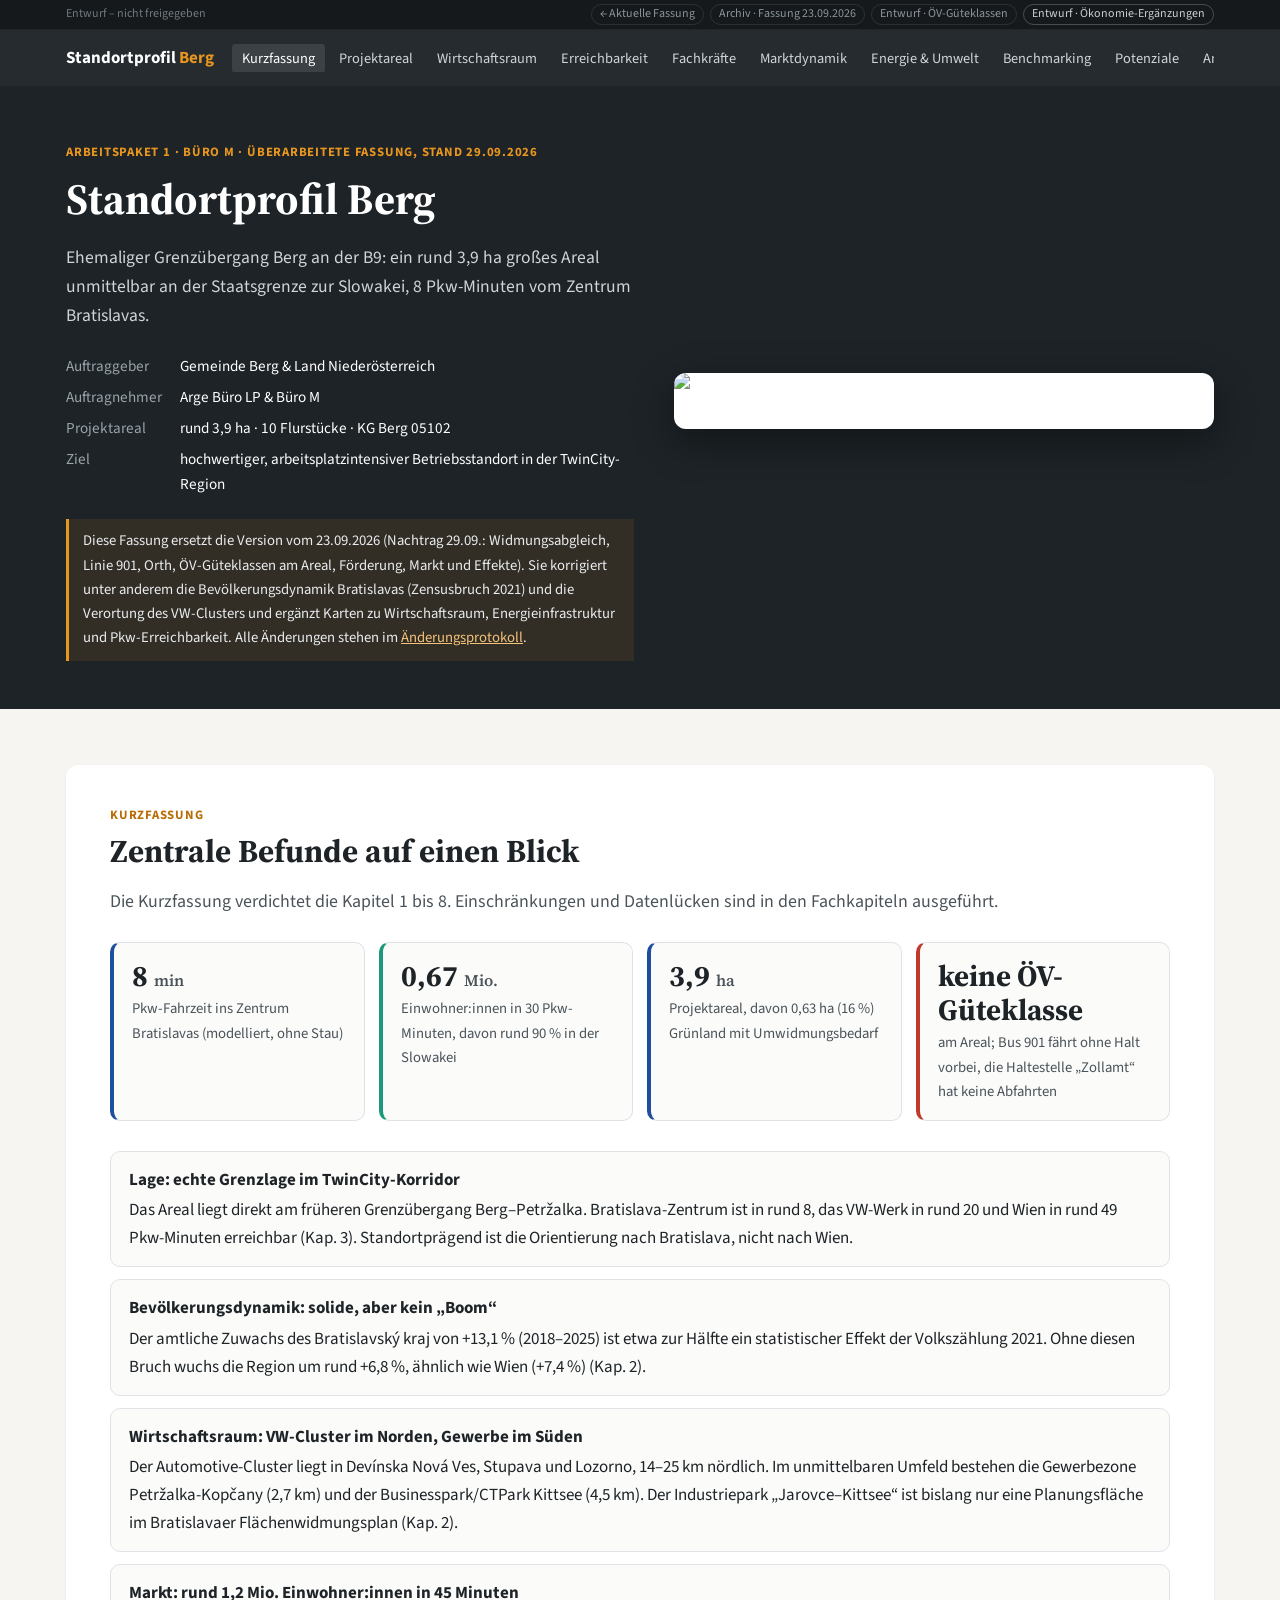
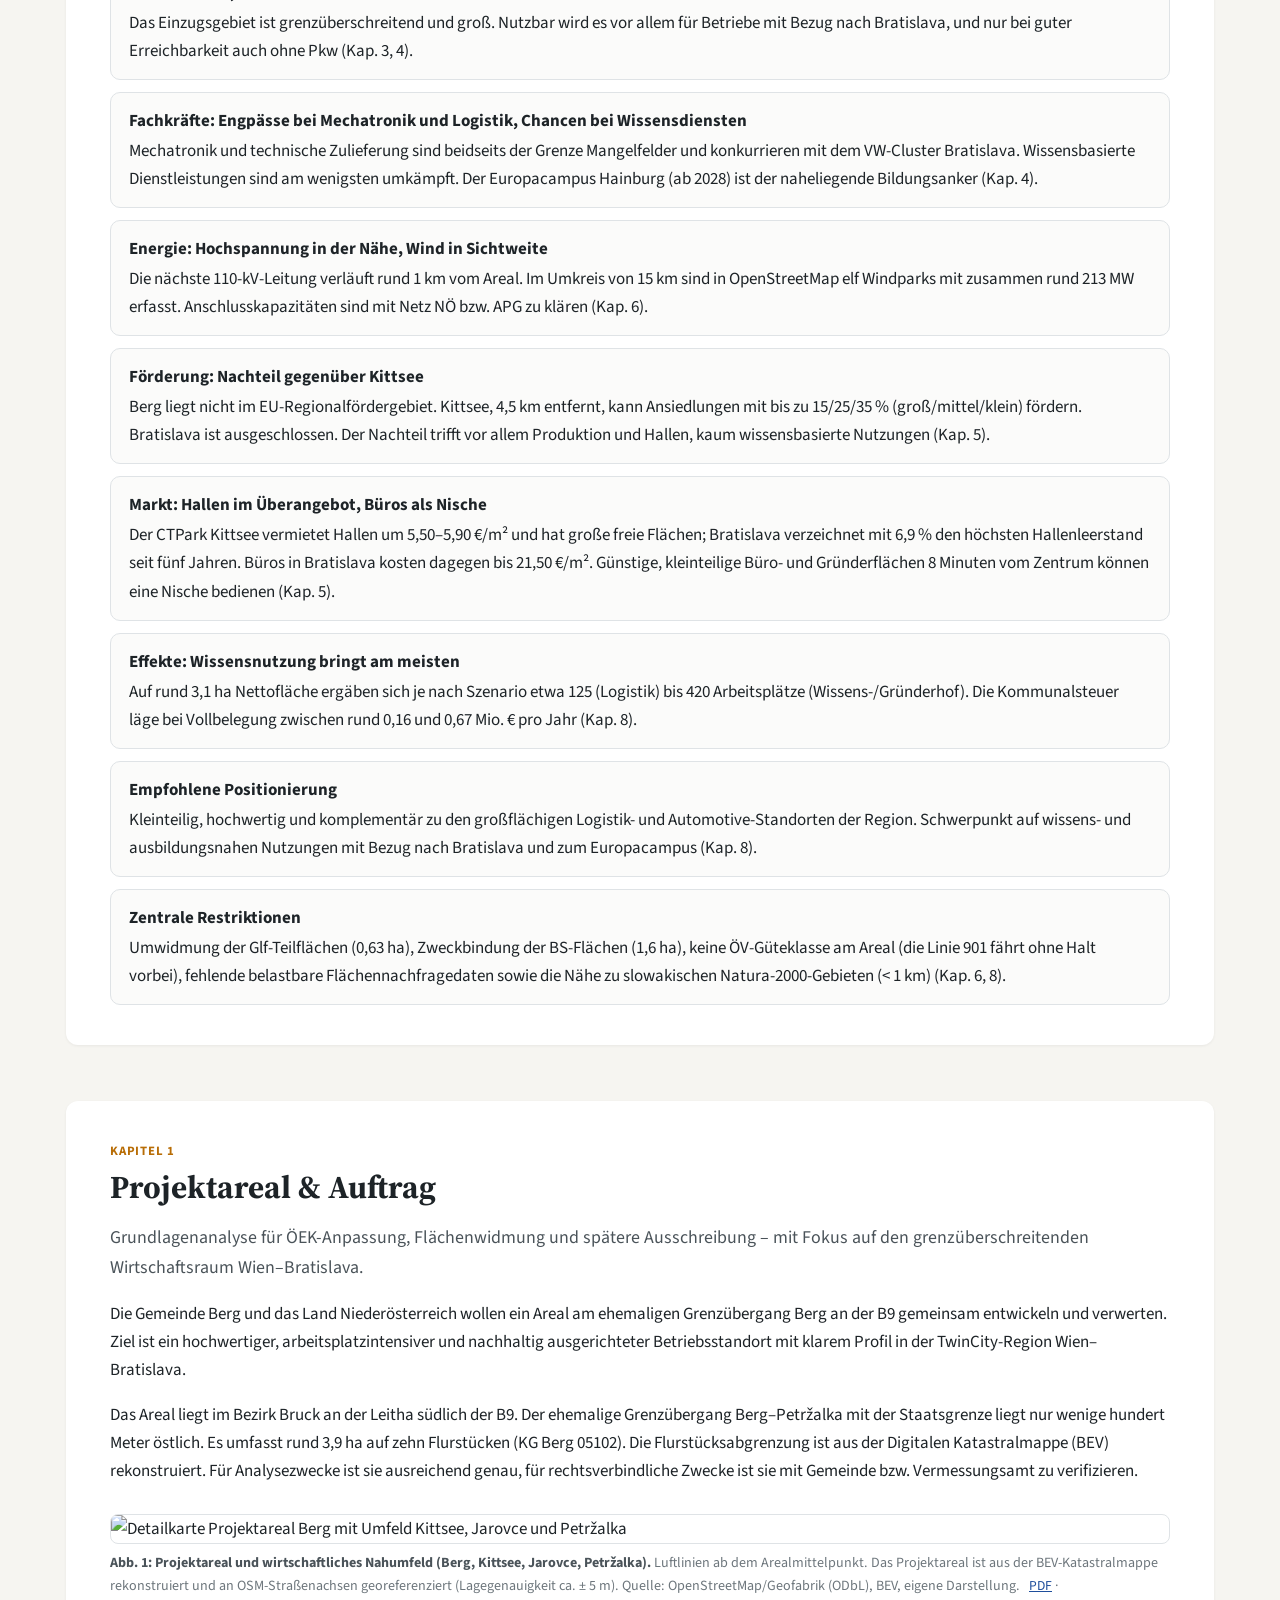
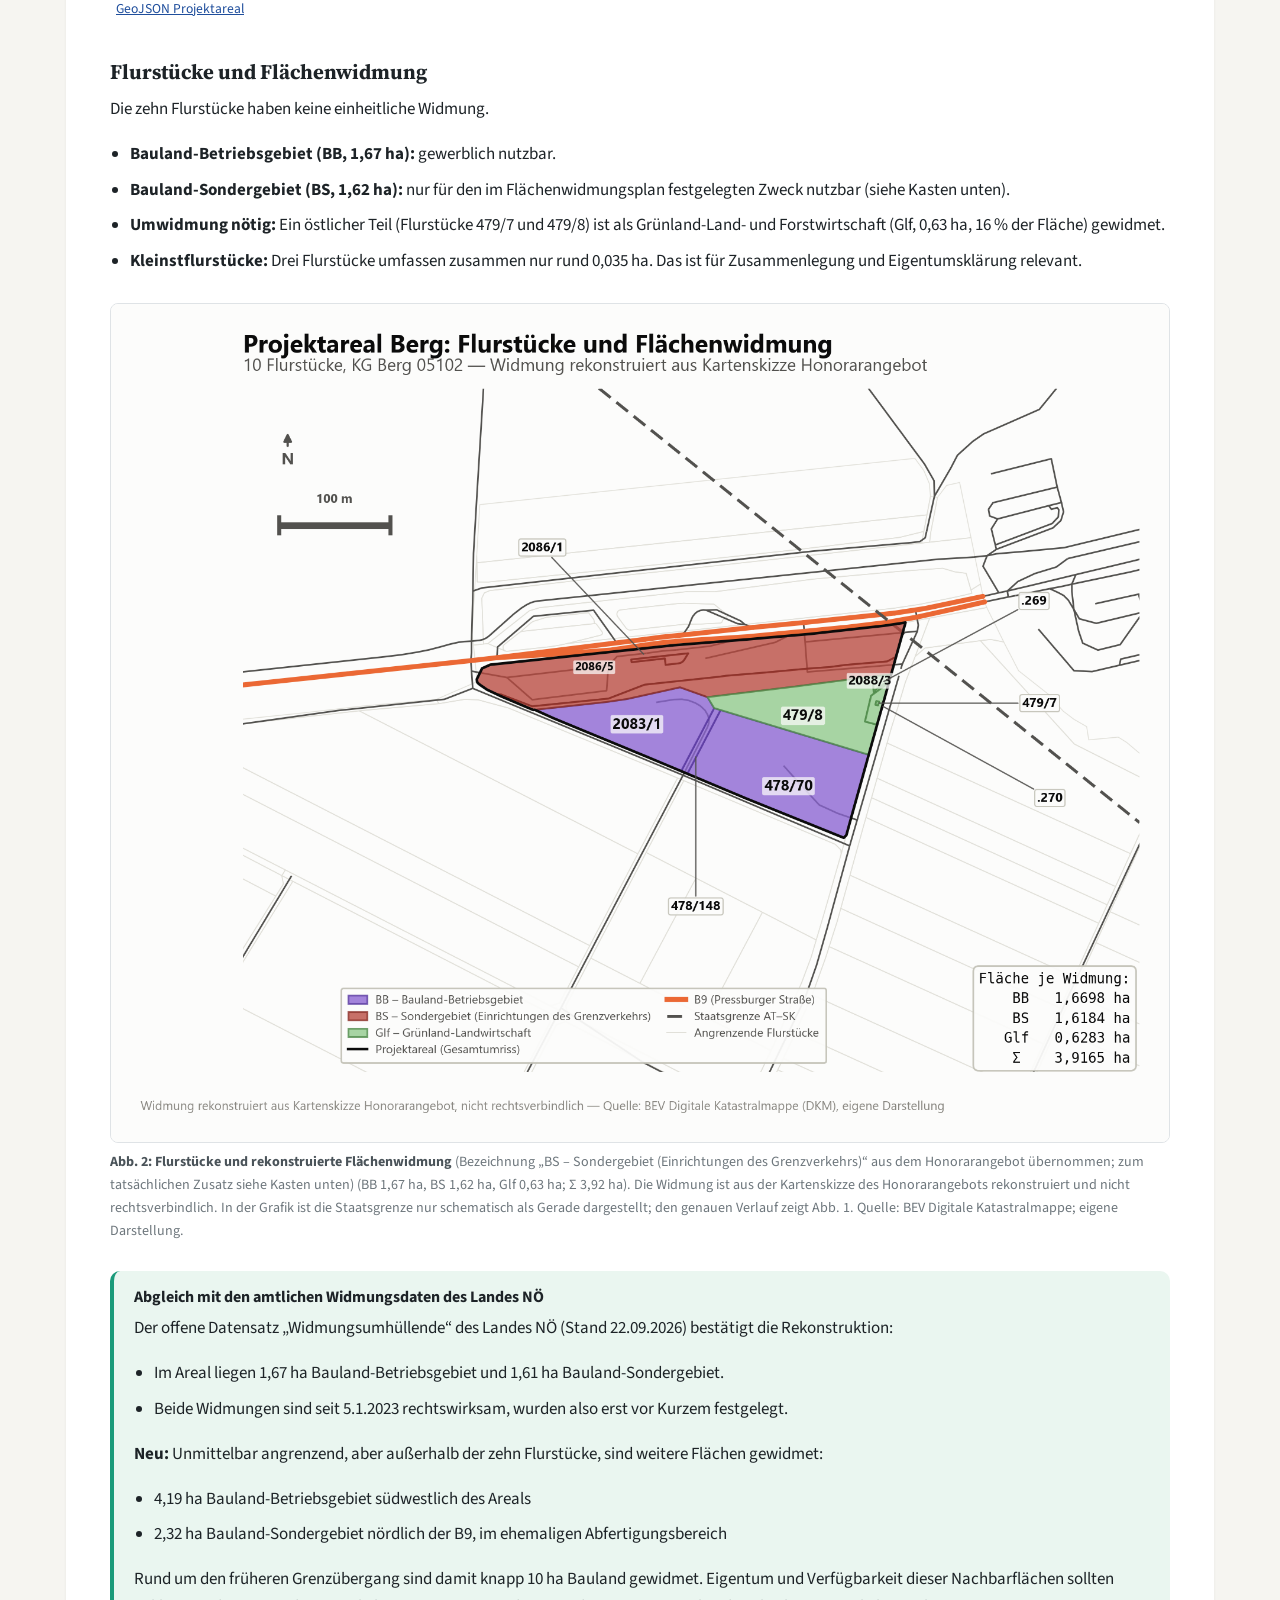
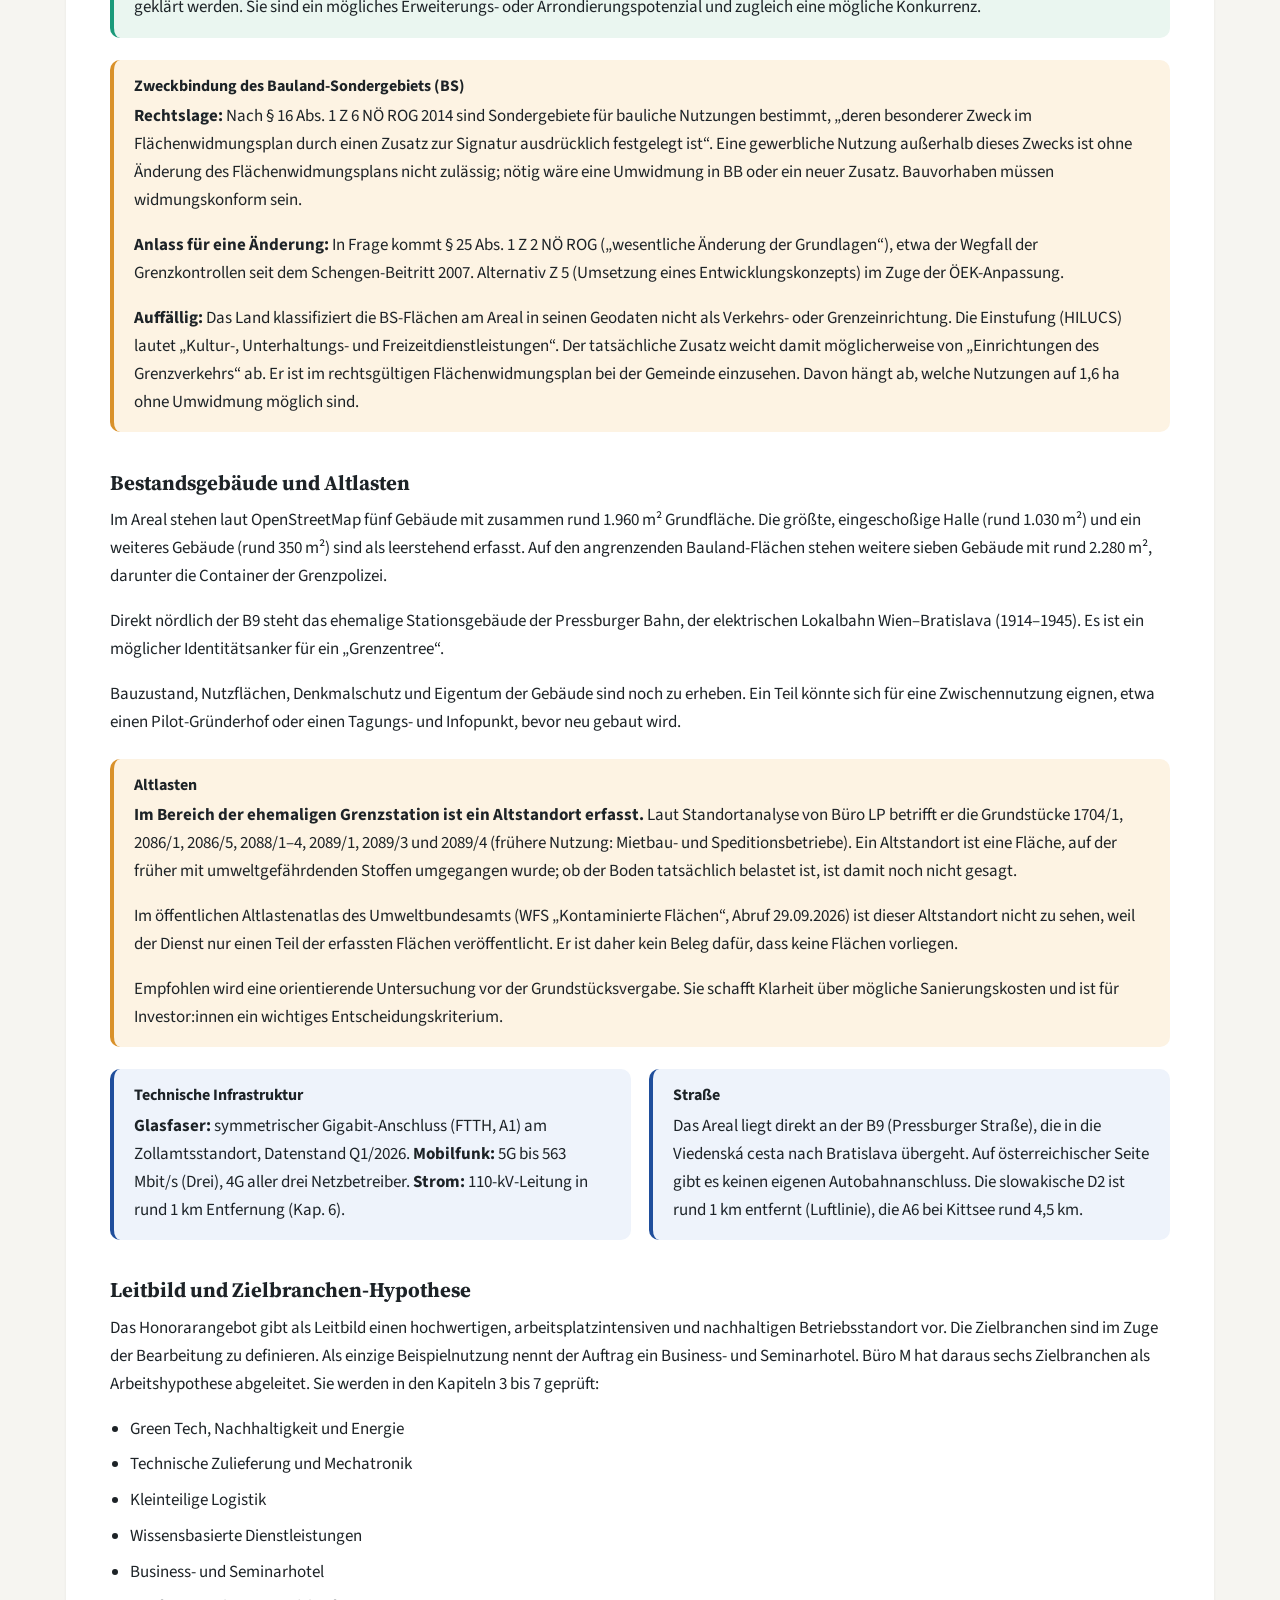
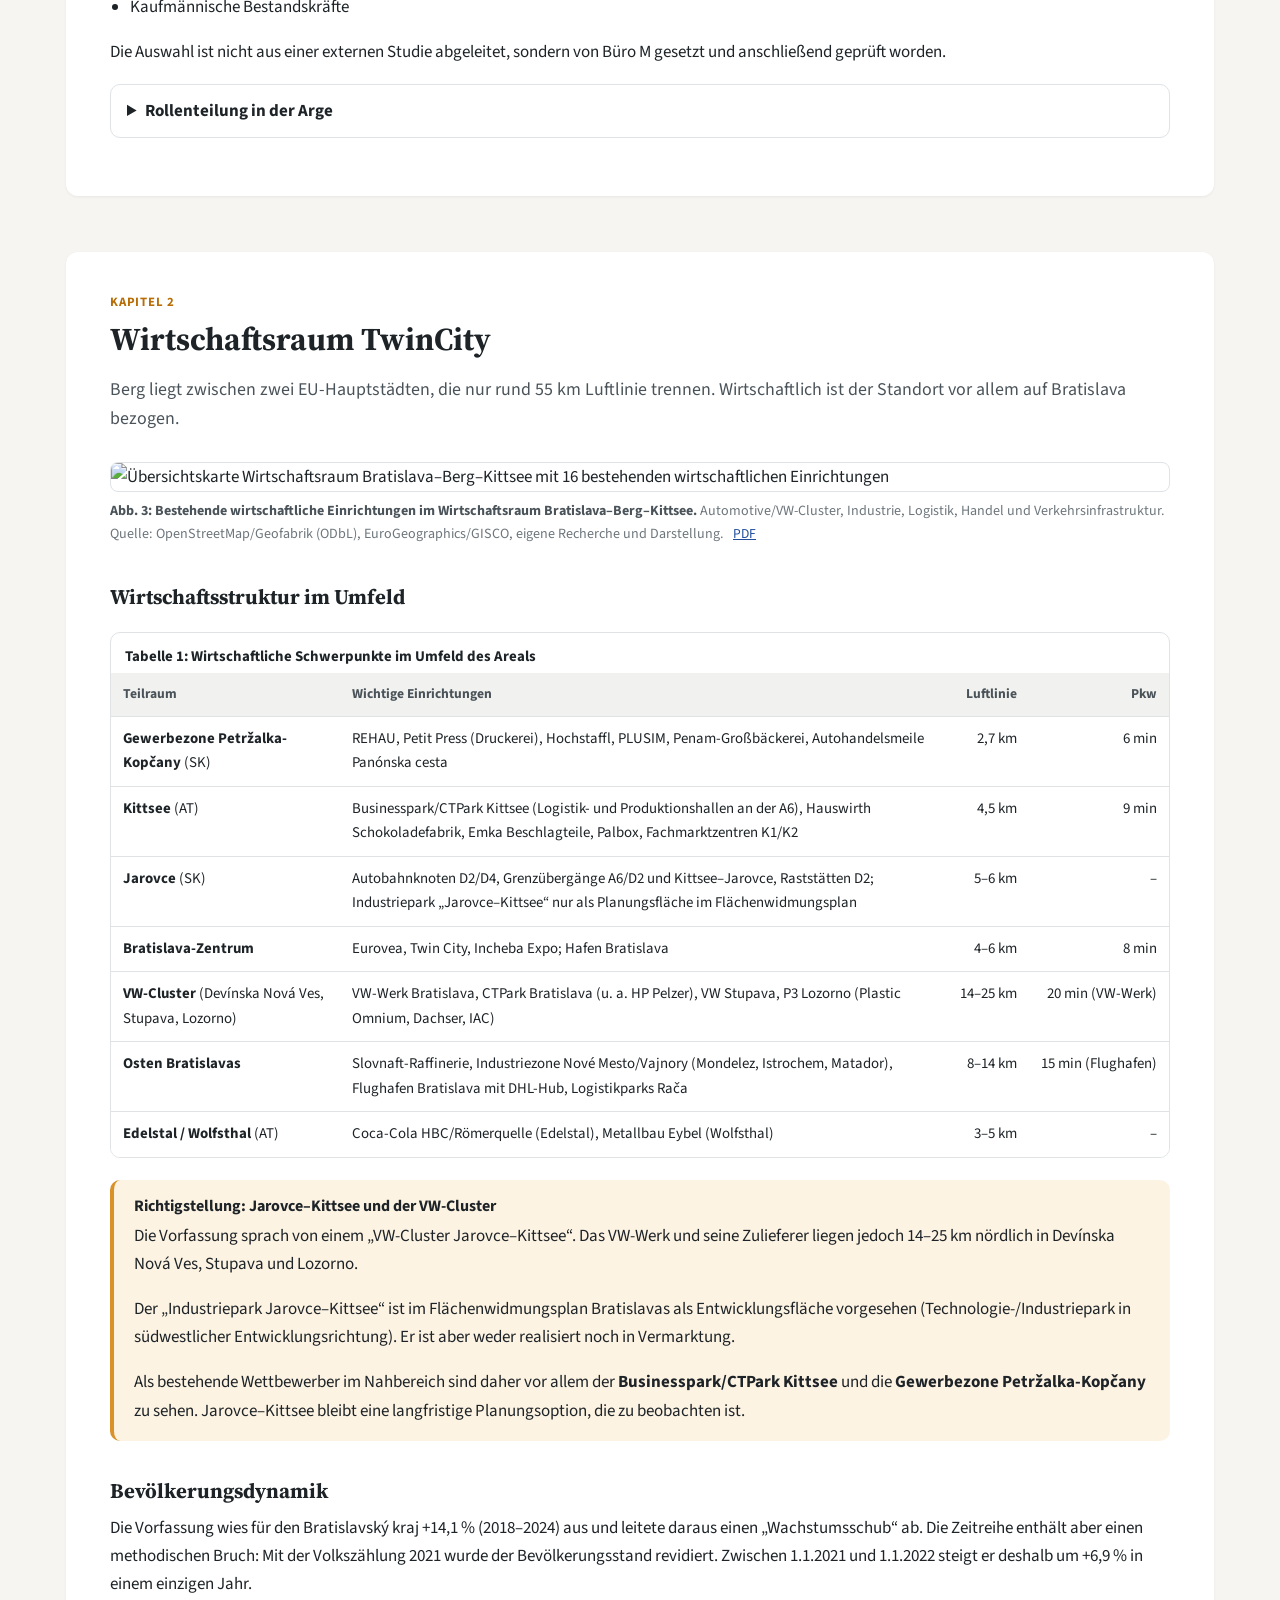
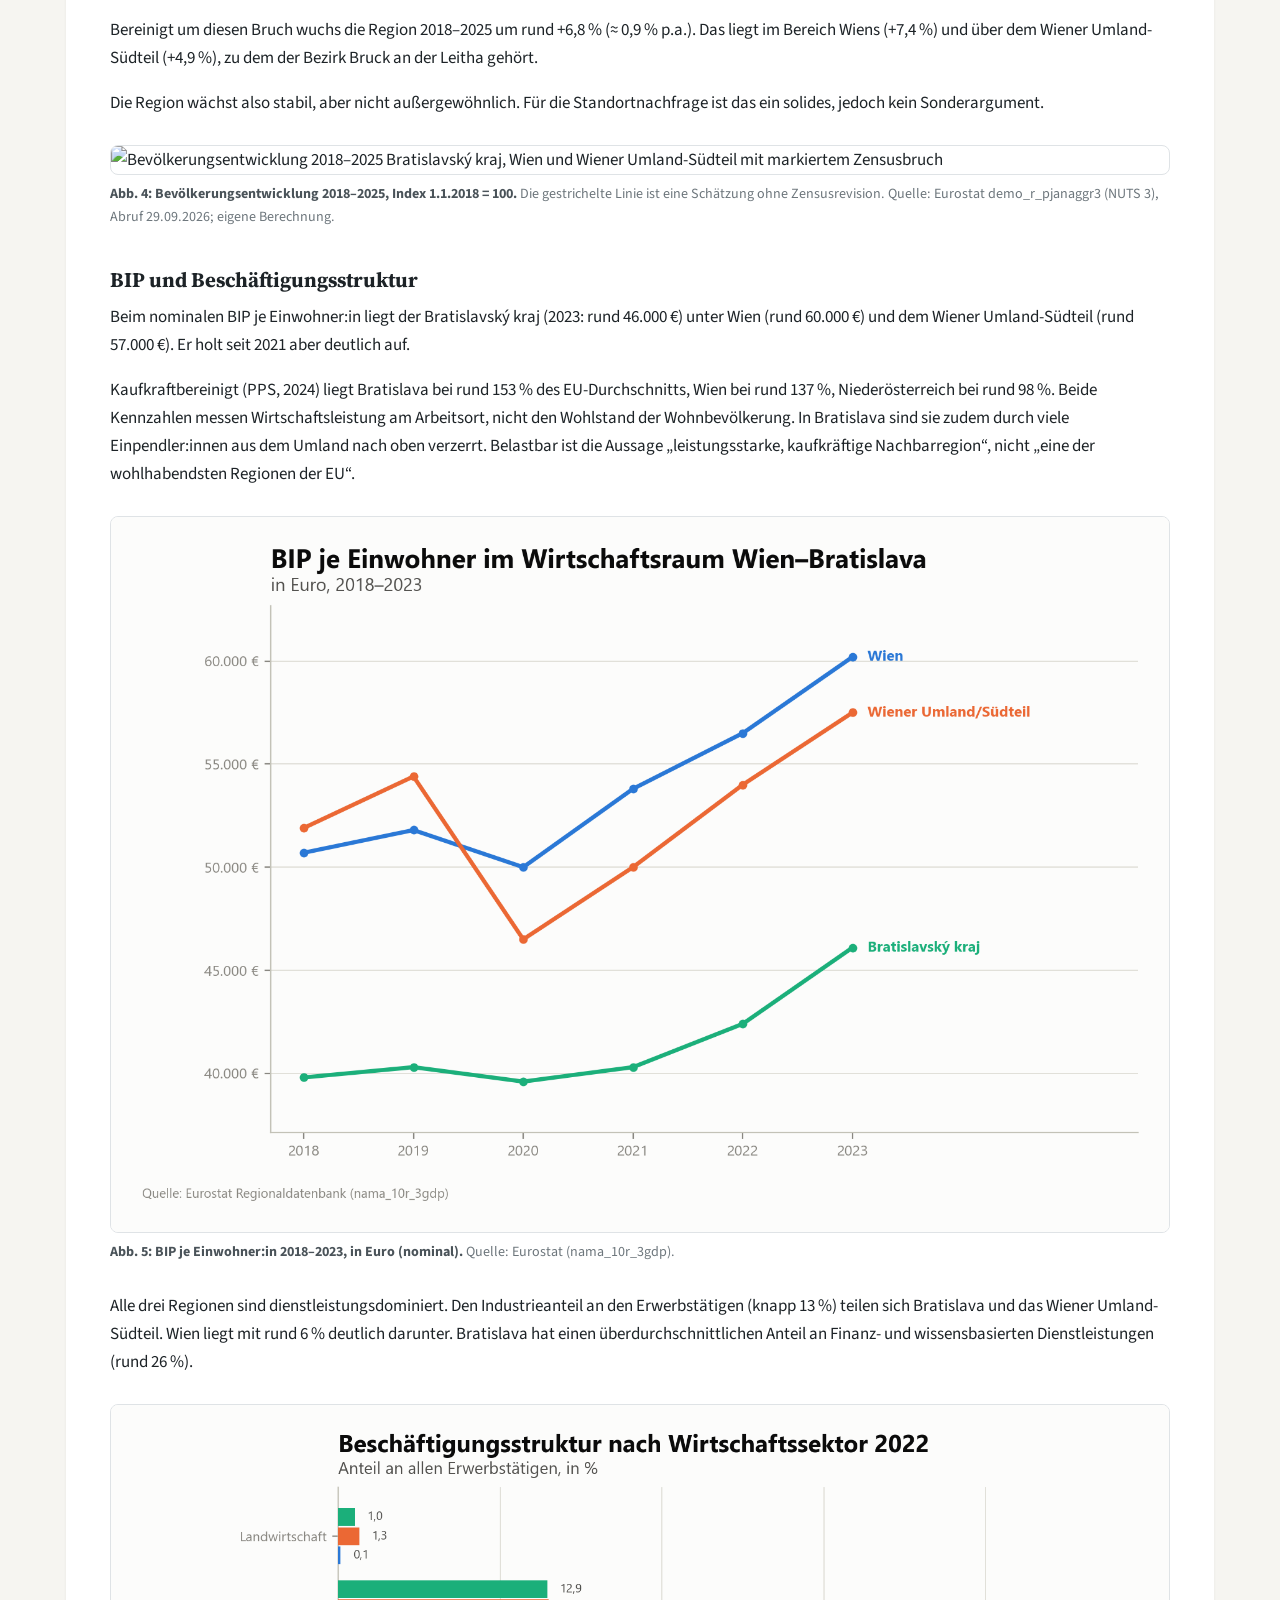
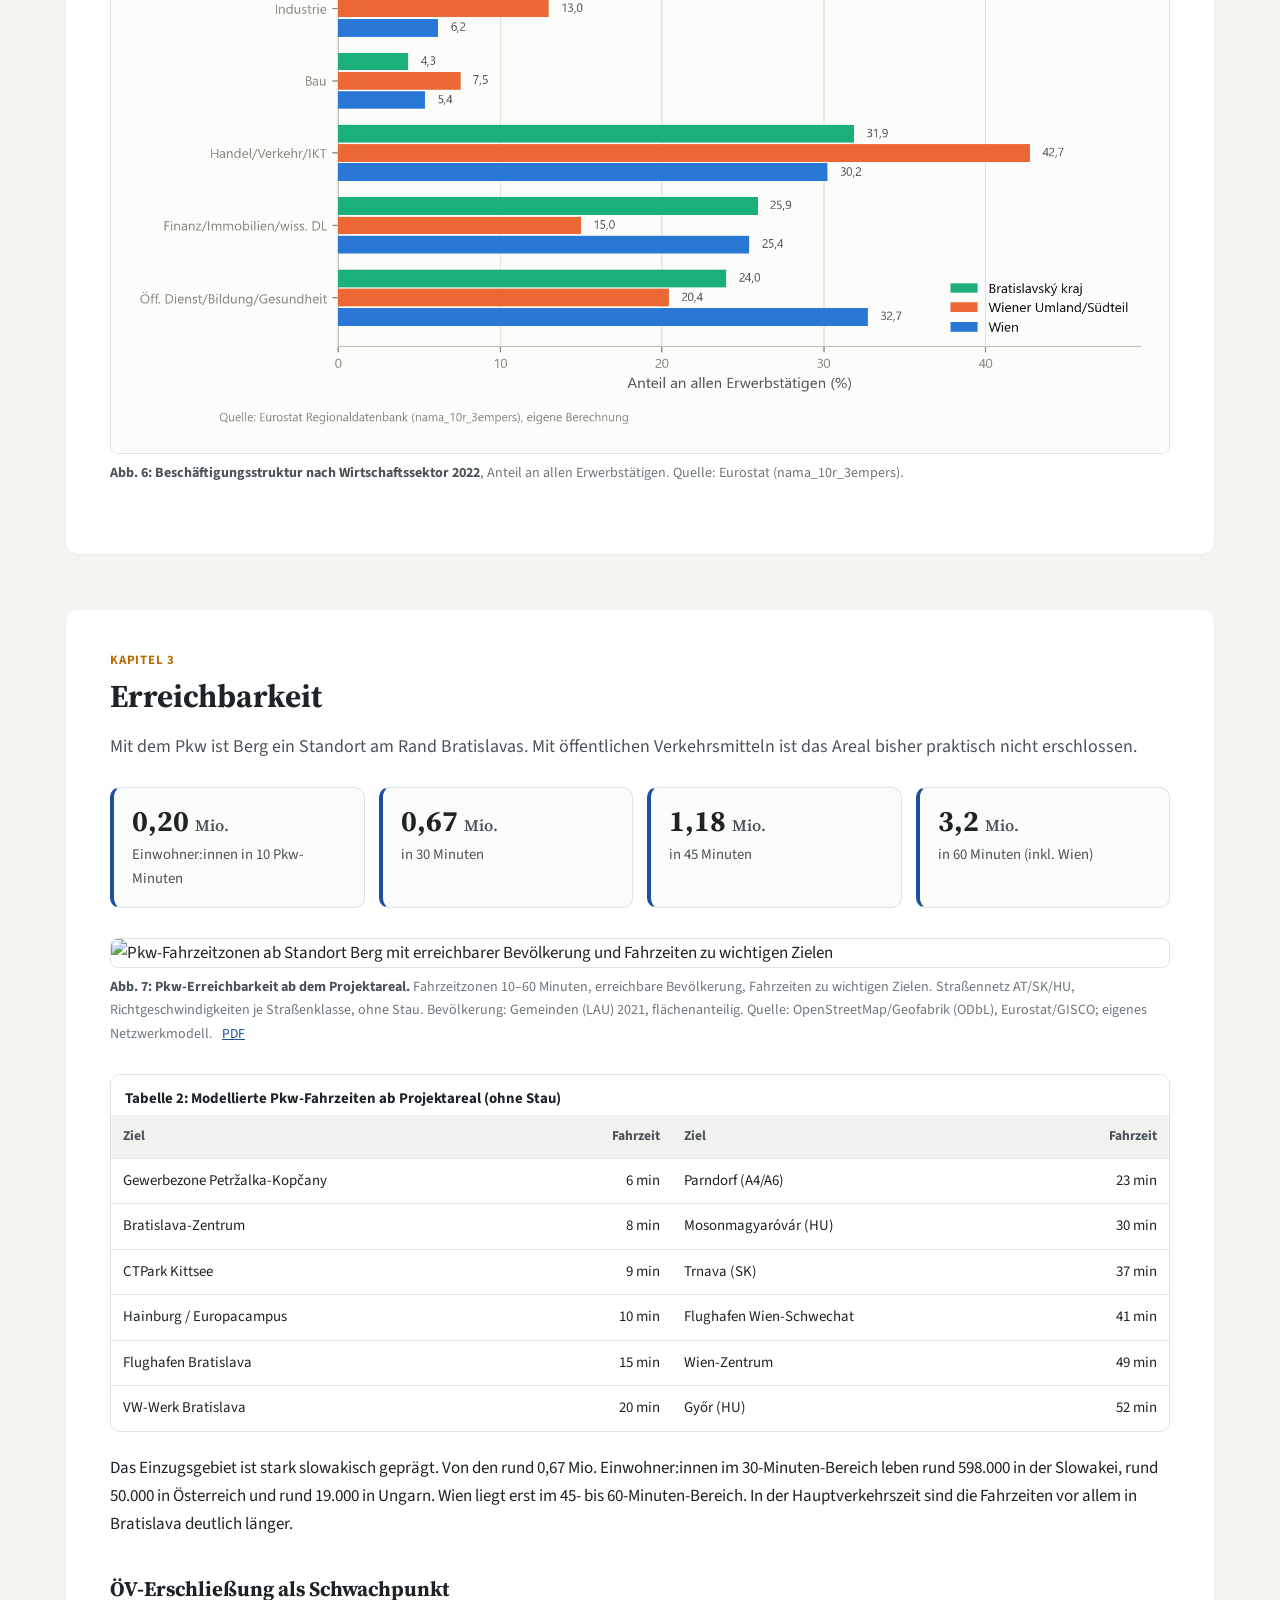
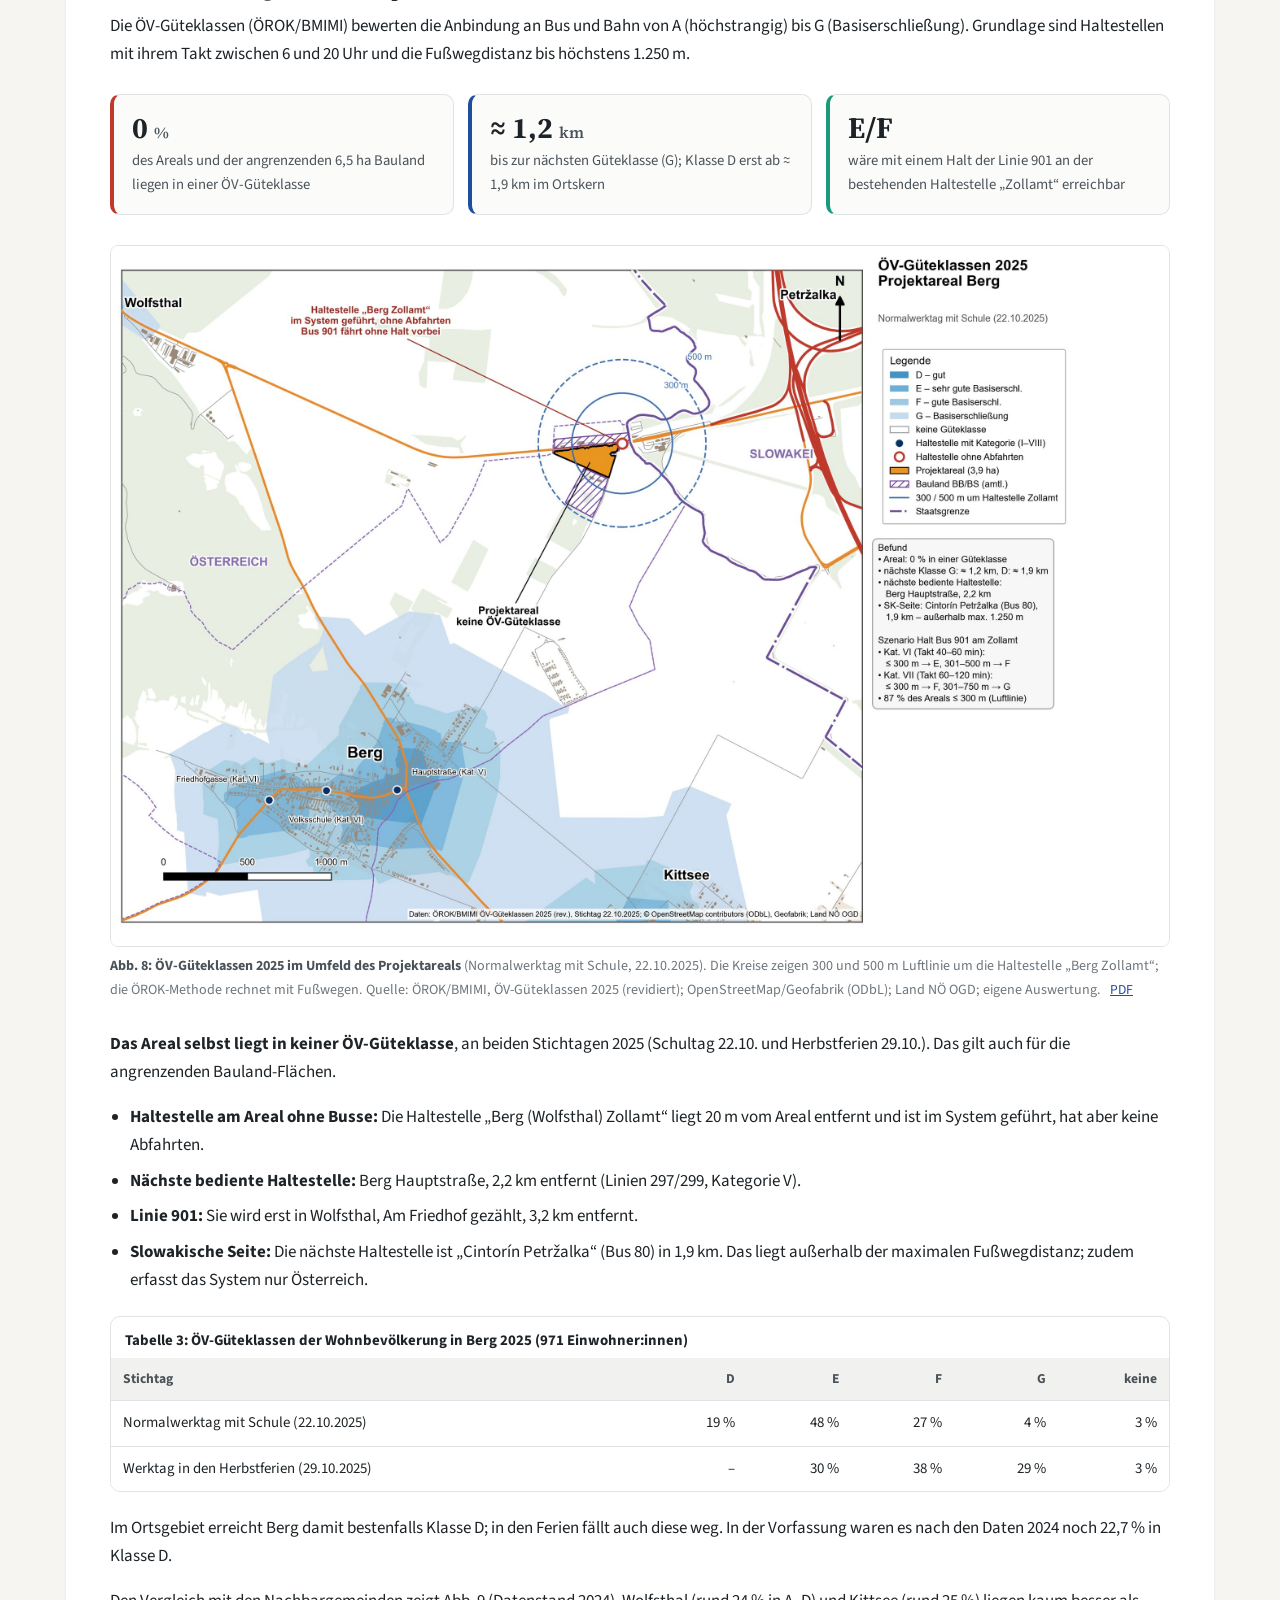
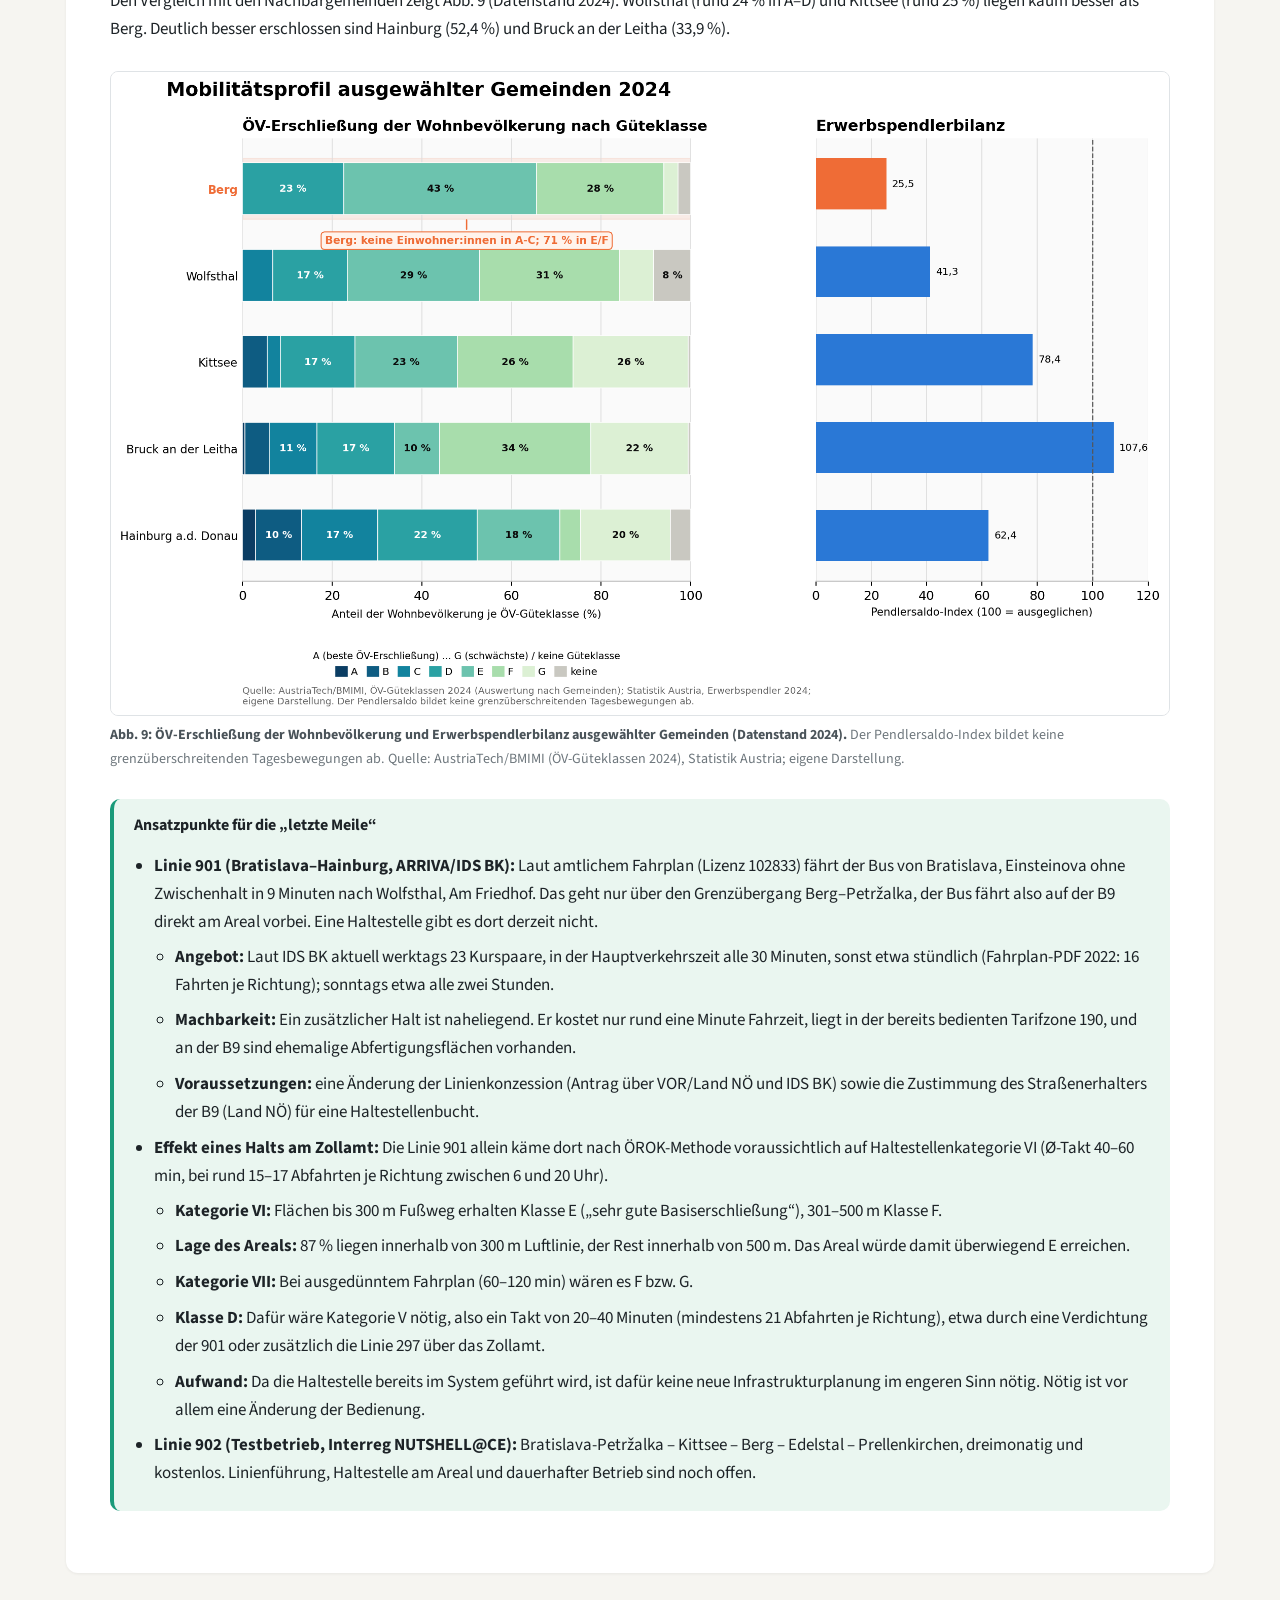
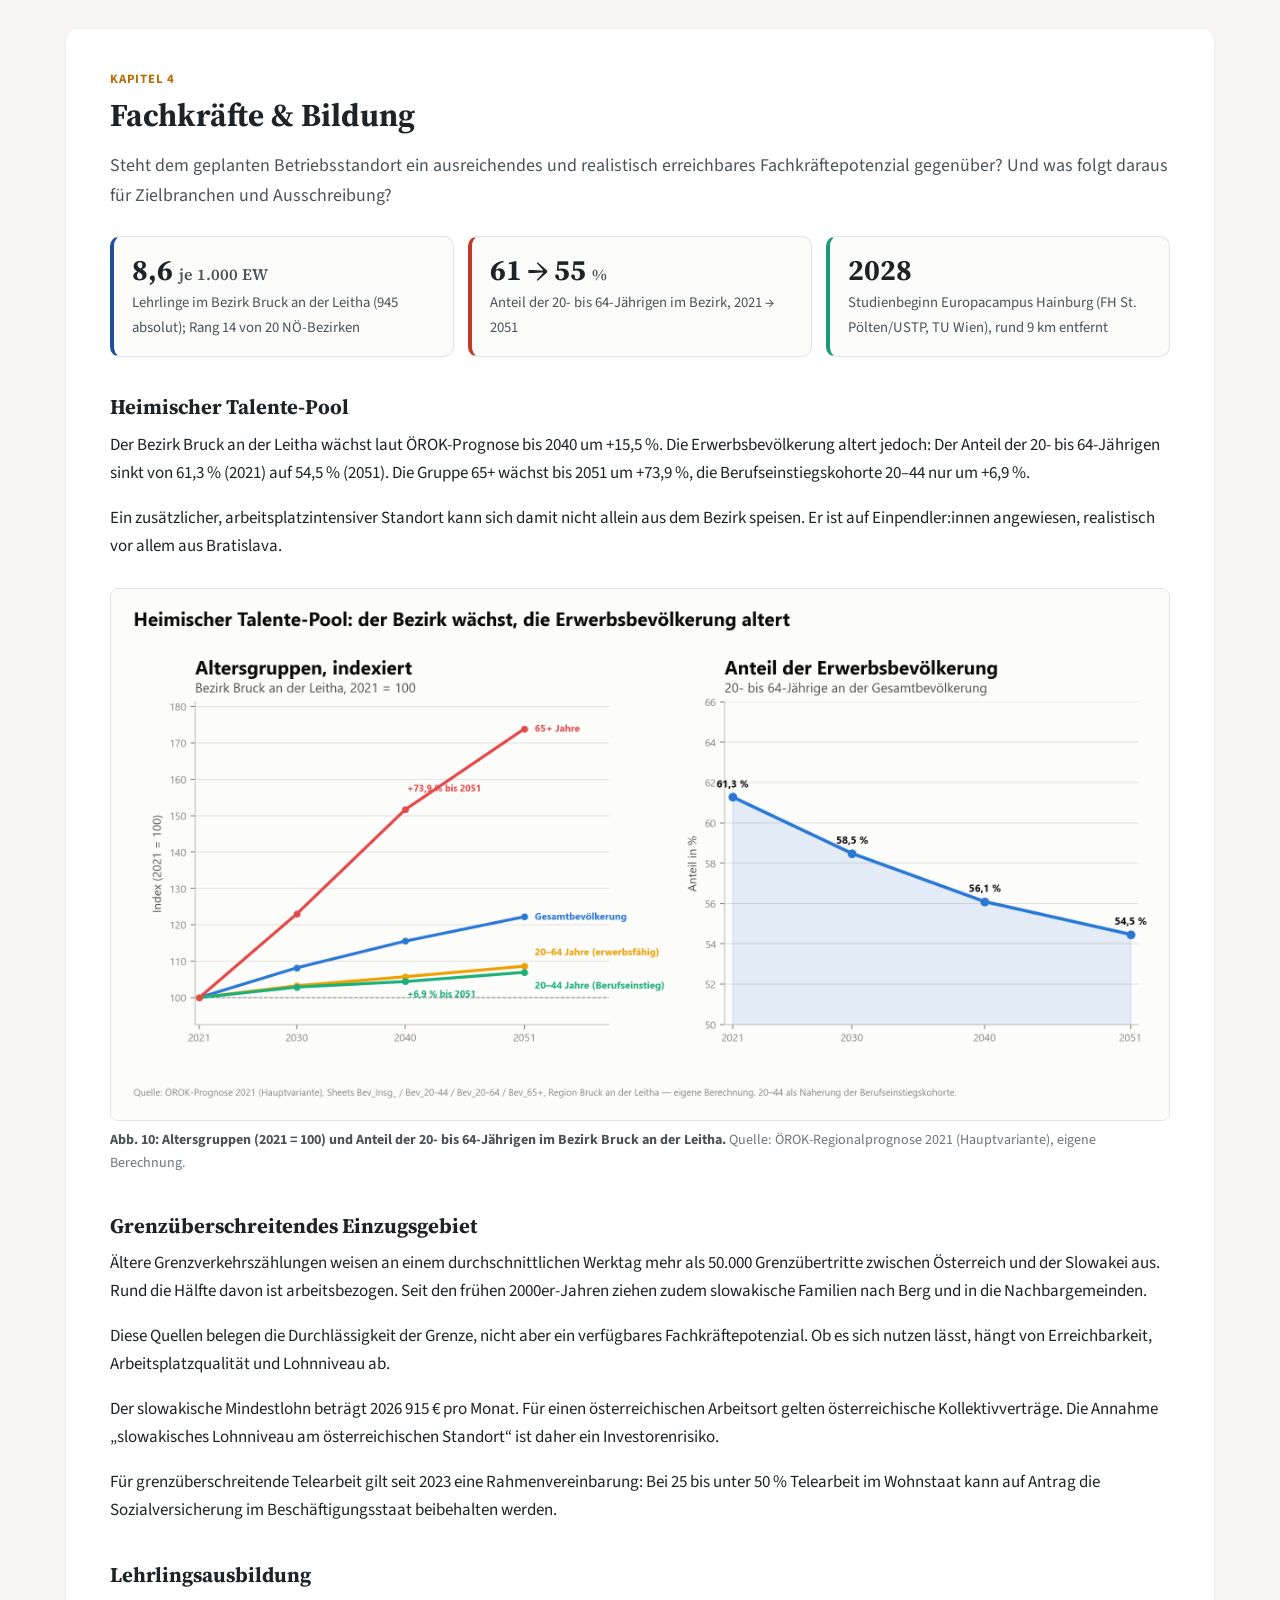
==== commit 21c946b6: "Entwurf Ökonomie-Ergänzungen: Altlasten-Aussage korrigiert Altstandort laut Standortanalyse Büro LP " ====
--- a/entwurf/oekonomie-ergaenzungen/index.html
+++ b/entwurf/oekonomie-ergaenzungen/index.html
@@ -142,8 +142,9 @@
   <p>Bauzustand, Nutzflächen, Denkmalschutz und Eigentum der Gebäude sind noch zu erheben. Ein Teil könnte sich für eine Zwischennutzung eignen, etwa einen Pilot-Gründerhof oder einen Tagungs- und Infopunkt, bevor neu gebaut wird.</p>
   <div class="box warn">
     <h4>Altlasten</h4>
-    <p>Im öffentlichen Altlastenatlas des Umweltbundesamts (WFS „Kontaminierte Flächen“, Abruf 29.09.2026) ist im Areal und im Umkreis von 4 km keine Fläche verzeichnet. Die nächste ist die Gemeindedeponie SW Kittsee in 4,35 km, eingestuft als „keine Altlast“.</p>
-    <p>Der Dienst zeigt nur veröffentlichte Flächen. Eine ehemalige Zollstation mit Lkw-Abfertigung und Abstellflächen ist ein typischer Verdachtsfall. Empfohlen werden eine Auskunft beim Land NÖ bzw. Umweltbundesamt und bei Bedarf eine orientierende Untersuchung vor der Grundstücksvergabe.</p>
+    <p><b>Im Bereich der ehemaligen Grenzstation ist ein Altstandort erfasst.</b> Laut Standortanalyse von Büro LP betrifft er die Grundstücke 1704/1, 2086/1, 2086/5, 2088/1–4, 2089/1, 2089/3 und 2089/4 (frühere Nutzung: Mietbau- und Speditionsbetriebe). Ein Altstandort ist eine Fläche, auf der früher mit umweltgefährdenden Stoffen umgegangen wurde; ob der Boden tatsächlich belastet ist, ist damit noch nicht gesagt.</p>
+    <p>Im öffentlichen Altlastenatlas des Umweltbundesamts (WFS „Kontaminierte Flächen“, Abruf 29.09.2026) ist dieser Altstandort nicht zu sehen, weil der Dienst nur einen Teil der erfassten Flächen veröffentlicht. Er ist daher kein Beleg dafür, dass keine Flächen vorliegen.</p>
+    <p>Empfohlen wird eine orientierende Untersuchung vor der Grundstücksvergabe. Sie schafft Klarheit über mögliche Sanierungskosten und ist für Investor:innen ein wichtiges Entscheidungskriterium.</p>
   </div>
 
   <div class="two-col">
@@ -661,7 +662,7 @@
     <li>Flächennachfragedaten (ecoplus, WKO NÖ, SARIO) nachreichen.</li>
     <li>Die Widmungsrekonstruktion mit dem rechtsgültigen Flächenwidmungsplan abgleichen (Büro LP).</li>
     <li>Die Bestandsgebäude begehen und erheben (Zustand, Nutzfläche, Denkmalschutz, Eigentum) und eine Zwischennutzung prüfen.</li>
-    <li>Beim Land NÖ bzw. Umweltbundesamt Auskunft zu nicht veröffentlichten Altstandorten einholen.</li>
+    <li>Für den erfassten Altstandort im Bereich der Grenzstation eine orientierende Untersuchung beauftragen.</li>
     <li>Den Verkehrswert von Betriebsgrund in Berg gutachterlich ermitteln lassen.</li>
     <li>Nicht gebietsgebundene Förderungen (aws, ecoplus, FFG, Interreg) für die Entwicklung sondieren.</li>
   </ol>
@@ -712,7 +713,7 @@
       <li><b>Erreichbarkeit:</b> Routingmodell auf dem vollständigen OSM-Straßennetz von Österreich, der Slowakei und Ungarn (Geofabrik). Richtgeschwindigkeiten je Straßenklasse, begrenzt durch Tempolimits; Einbahnen berücksichtigt; ohne Stau. Rasterauflösung 200 m. Die Bevölkerung ist gleichmäßig auf die Fläche der Gemeinden (LAU 2021) verteilt; das ist eine Näherung.</li>
       <li><b>Energie:</b> Leitungen, Umspannwerke, Kraftwerke und Windkraftanlagen aus OpenStreetMap (Overpass API, Stand 29.09.2026). Distanzen als Luftlinie.</li>
       <li><b>Arbeitsplätze und Kommunalsteuer:</b> Nettofläche 3,92 ha × 0,8. GIFPRO-Flächenkennziffern (Masterplan Gewerbeflächen Nürnberg). Arithmetisches Mittel der Bruttojahreseinkommen 2023 nach ÖNACE-Abschnitt (Statistik Austria, Allgemeiner Einkommensbericht 2024). Szenario A: Mittel aus J und M; B: Mittel aus C und F; C: 45 Arbeitsplätze in Beherbergung (Abschnitt I), Rest Büro wie A.</li>
-      <li><b>Gebäude und Altlasten:</b> Gebäudegrundflächen aus OpenStreetMap/Geofabrik; Altlasten aus dem WFS „Kontaminierte Flächen“ des Umweltbundesamts, der nur veröffentlichte Flächen enthält.</li>
+      <li><b>Gebäude und Altlasten:</b> Gebäudegrundflächen aus OpenStreetMap/Geofabrik; Altstandort laut Standortanalyse Büro LP; ergänzend WFS „Kontaminierte Flächen“ des Umweltbundesamts, der nur veröffentlichte Flächen enthält.</li>
       <li><b>ÖV-Güteklassen:</b> ÖROK/BMIMI, Datensatz 2025 (revidiert), Stichtage 22.10.2025 (Schultag) und 29.10.2025 (Ferien). Güteklassen-Polygone mit dem Projektareal verschnitten. Szenario nach ÖROK-Methodik (Heft 10, Tab. 1 und 3); die Abfahrten der Linie 901 allein sind geschätzt, weil der Datensatz Abfahrten nur je Haltestelle ausweist.</li>
       <li><b>Widmung:</b> Land NÖ, Open Government Data „Widmungsumhüllende“ (WFS OGD:RRU_WI_HUELLE, Stand 22.09.2026, CC BY 4.0). Sie enthält die Widmungsarten, aber nicht die Zusätze zur Signatur.</li>
       <li><b>Bevölkerung:</b> Eurostat demo_r_pjanaggr3 (1.1.). Die bereinigte Reihe verkettet das Bruchjahr 2021→2022 mit der mittleren Wachstumsrate der Nachbarjahre.</li>
--- a/styles.css
+++ b/styles.css
@@ -178,3 +178,46 @@
 .meta-bar a.mb-btn:hover { color: #e3e7ea; border-color: rgba(255,255,255,.28); }
 .meta-bar .mb-btn.is-current { color: #c9cfd3; border-color: rgba(255,255,255,.22); }
 @media print { .meta-bar { display: none; } }
+
+/* Interaktive Geländebegehung */
+.begehung { margin: 22px 0 28px; }
+.begehung-map { height: 540px; border: 1px solid var(--line); border-radius: 8px; background: #dfe3e6; z-index: 0; }
+.begehung-bar { display: flex; gap: 12px; align-items: center; margin-top: 10px; }
+.begehung-start { flex: none; font: 600 .95rem inherit; font-family: inherit; color: #fff; background: var(--accent-dark); border: 0; border-radius: 8px; padding: 10px 14px; cursor: pointer; }
+.begehung-start:hover { background: var(--accent); }
+.begehung-strip { display: flex; gap: 6px; overflow-x: auto; padding-bottom: 4px; }
+.begehung-strip button { position: relative; flex: none; padding: 0; border: 2px solid transparent; border-radius: 6px; background: none; cursor: pointer; line-height: 0; }
+.begehung-strip button img { width: 74px; height: 56px; object-fit: cover; border-radius: 4px; }
+.begehung-strip button span { position: absolute; left: 3px; top: 3px; font: 700 .7rem/1 sans-serif; color: #fff; background: rgba(0,0,0,.6); border-radius: 3px; padding: 2px 4px; }
+.begehung-strip button.is-active, .begehung-strip button:hover { border-color: var(--accent); }
+.begehung-note { font-size: .85rem; color: var(--muted); margin-top: 8px; }
+.cam-icon { background: none; border: 0; }
+.cam-icon svg { overflow: visible; cursor: pointer; }
+.cam-icon .cone { fill: rgba(232,150,30,.28); stroke: none; }
+.cam-icon .arrow { fill: #e8961e; stroke: #fff; stroke-width: 1.2; }
+.cam-icon .dot { fill: #1d2327; stroke: #fff; stroke-width: 2.2; }
+.cam-icon .glyph rect { fill: #fff; }
+.cam-icon .glyph .lens { fill: #1d2327; }
+.cam-icon .num { font: 700 11px/1 sans-serif; fill: #fff; stroke: #1d2327; stroke-width: 3px; paint-order: stroke; }
+.cam-icon:hover .dot, .cam-icon.is-active .dot { fill: var(--accent-dark); }
+.cam-icon.is-active .cone { fill: rgba(232,150,30,.5); }
+.begehung-viewer { position: fixed; inset: 0; z-index: 2000; display: none; align-items: center; justify-content: center; background: rgba(15,18,20,.86); padding: 16px; }
+.begehung-viewer.open { display: flex; }
+.bv-box { position: relative; width: min(1100px, 100%); max-height: 100%; display: flex; flex-direction: column; background: #111; border-radius: 10px; overflow: hidden; }
+.bv-stage { position: relative; display: flex; align-items: center; justify-content: center; min-height: 0; }
+.bv-stage img { max-width: 100%; max-height: calc(100vh - 170px); object-fit: contain; display: block; }
+.bv-prev, .bv-next { position: absolute; top: 50%; transform: translateY(-50%); width: 46px; height: 64px; border: 0; border-radius: 8px; background: rgba(0,0,0,.45); color: #fff; font-size: 2.2rem; cursor: pointer; }
+.bv-prev { left: 8px; } .bv-next { right: 8px; }
+.bv-prev:hover, .bv-next:hover { background: rgba(0,0,0,.7); }
+.bv-close { position: absolute; right: 8px; top: 8px; z-index: 2; width: 38px; height: 38px; border: 0; border-radius: 50%; background: rgba(0,0,0,.55); color: #fff; font-size: 1.6rem; line-height: 1; cursor: pointer; }
+.bv-text { padding: 12px 16px 14px; color: #e9ecee; background: #1d2327; }
+.bv-text p { margin: 0; }
+.bv-title { font-weight: 700; font-size: 1.05rem; }
+.bv-meta { font-size: .82rem; color: #f0b25a; margin: 2px 0 4px !important; }
+.bv-desc { font-size: .92rem; color: #cfd5d9; }
+@media (max-width: 700px) {
+  .begehung-map { height: 420px; }
+  .begehung-bar { flex-direction: column; align-items: stretch; }
+  .bv-prev, .bv-next { width: 38px; height: 52px; font-size: 1.8rem; }
+}
+@media print { .begehung, .begehung-viewer, #begehung + p { display: none; } }
